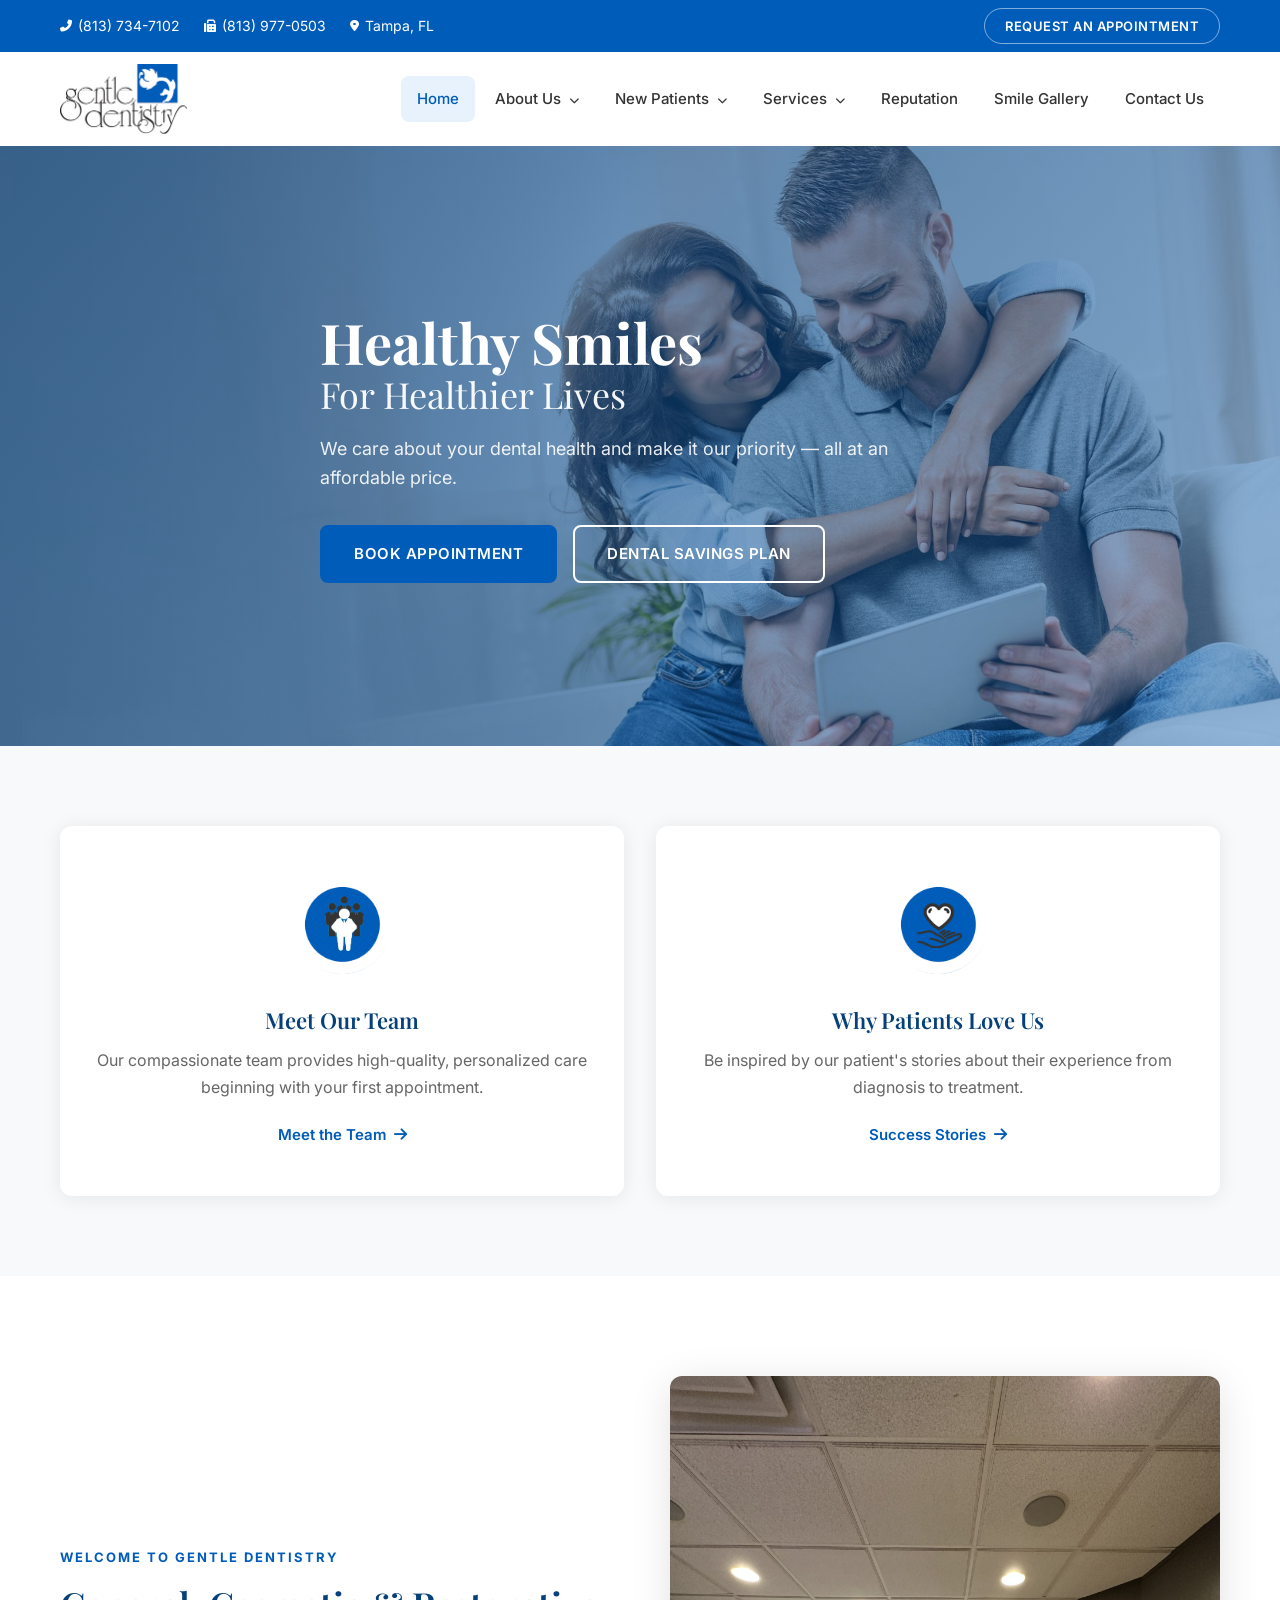
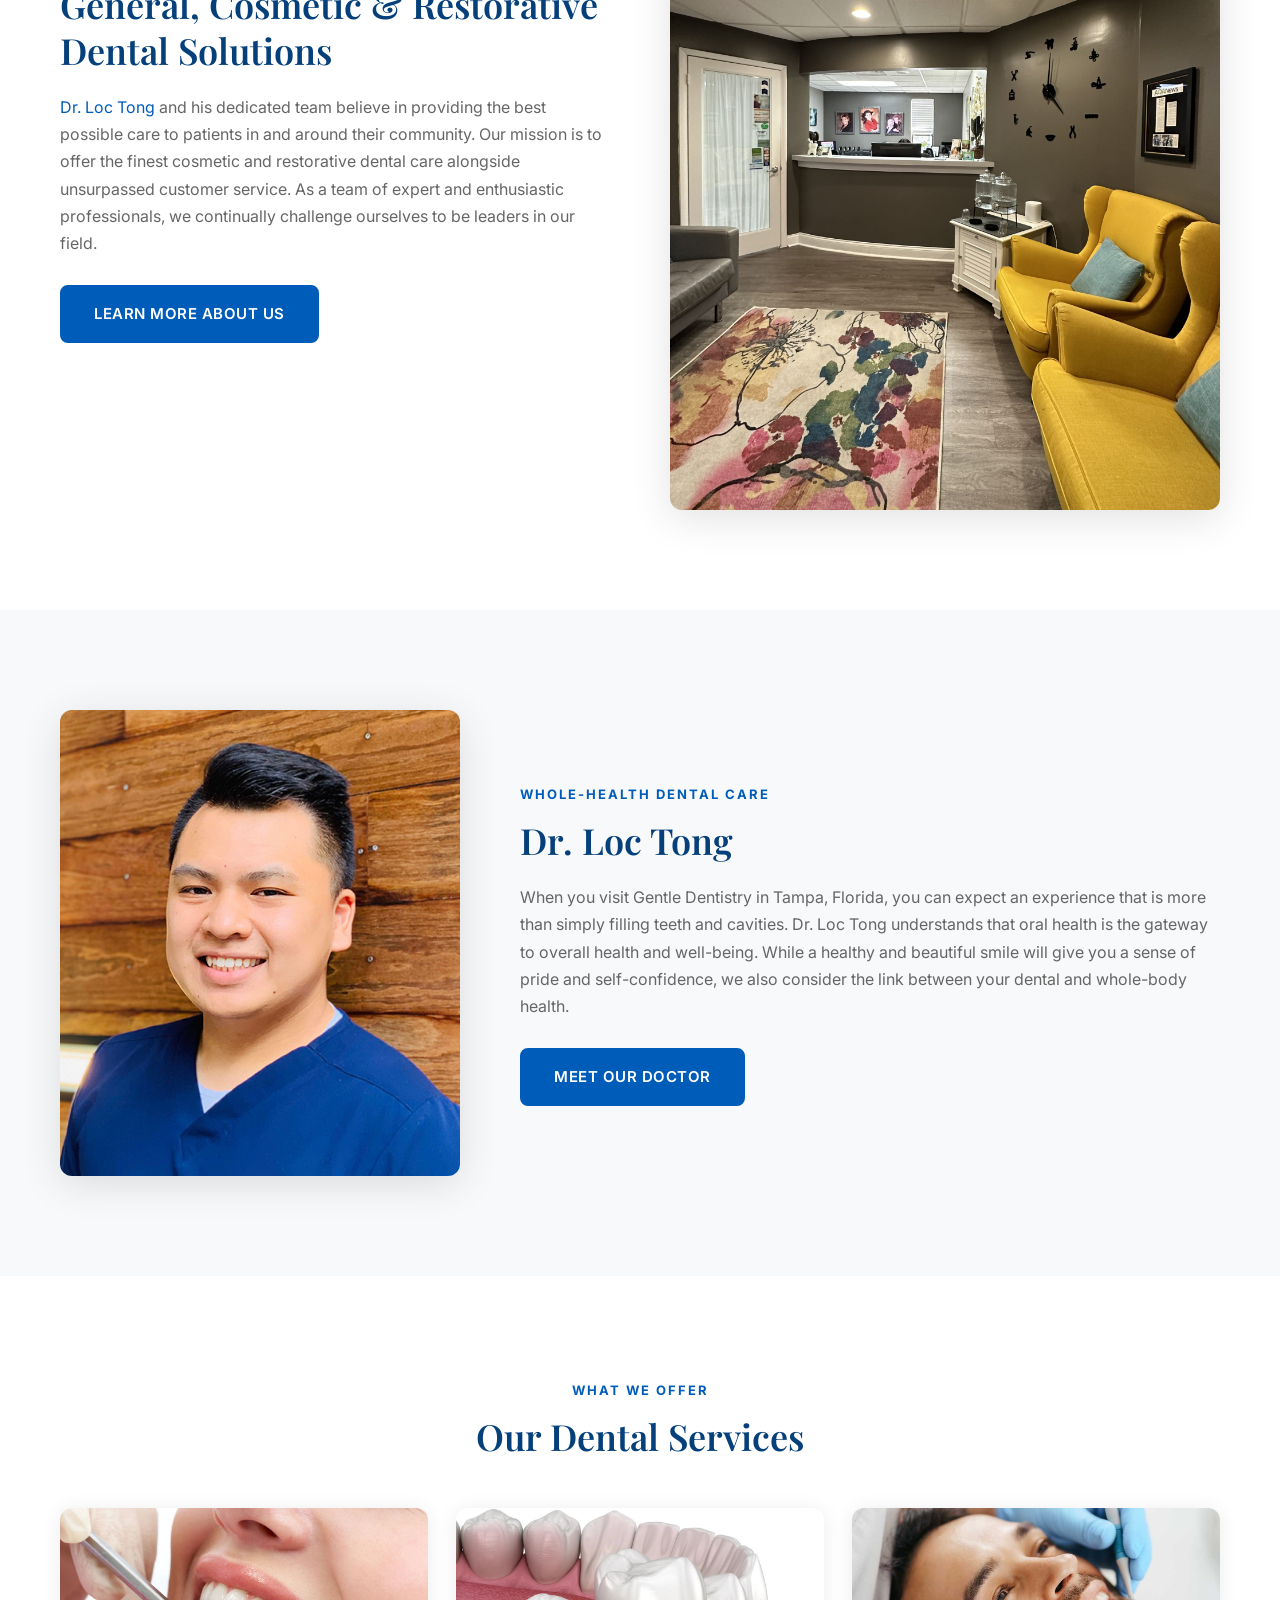
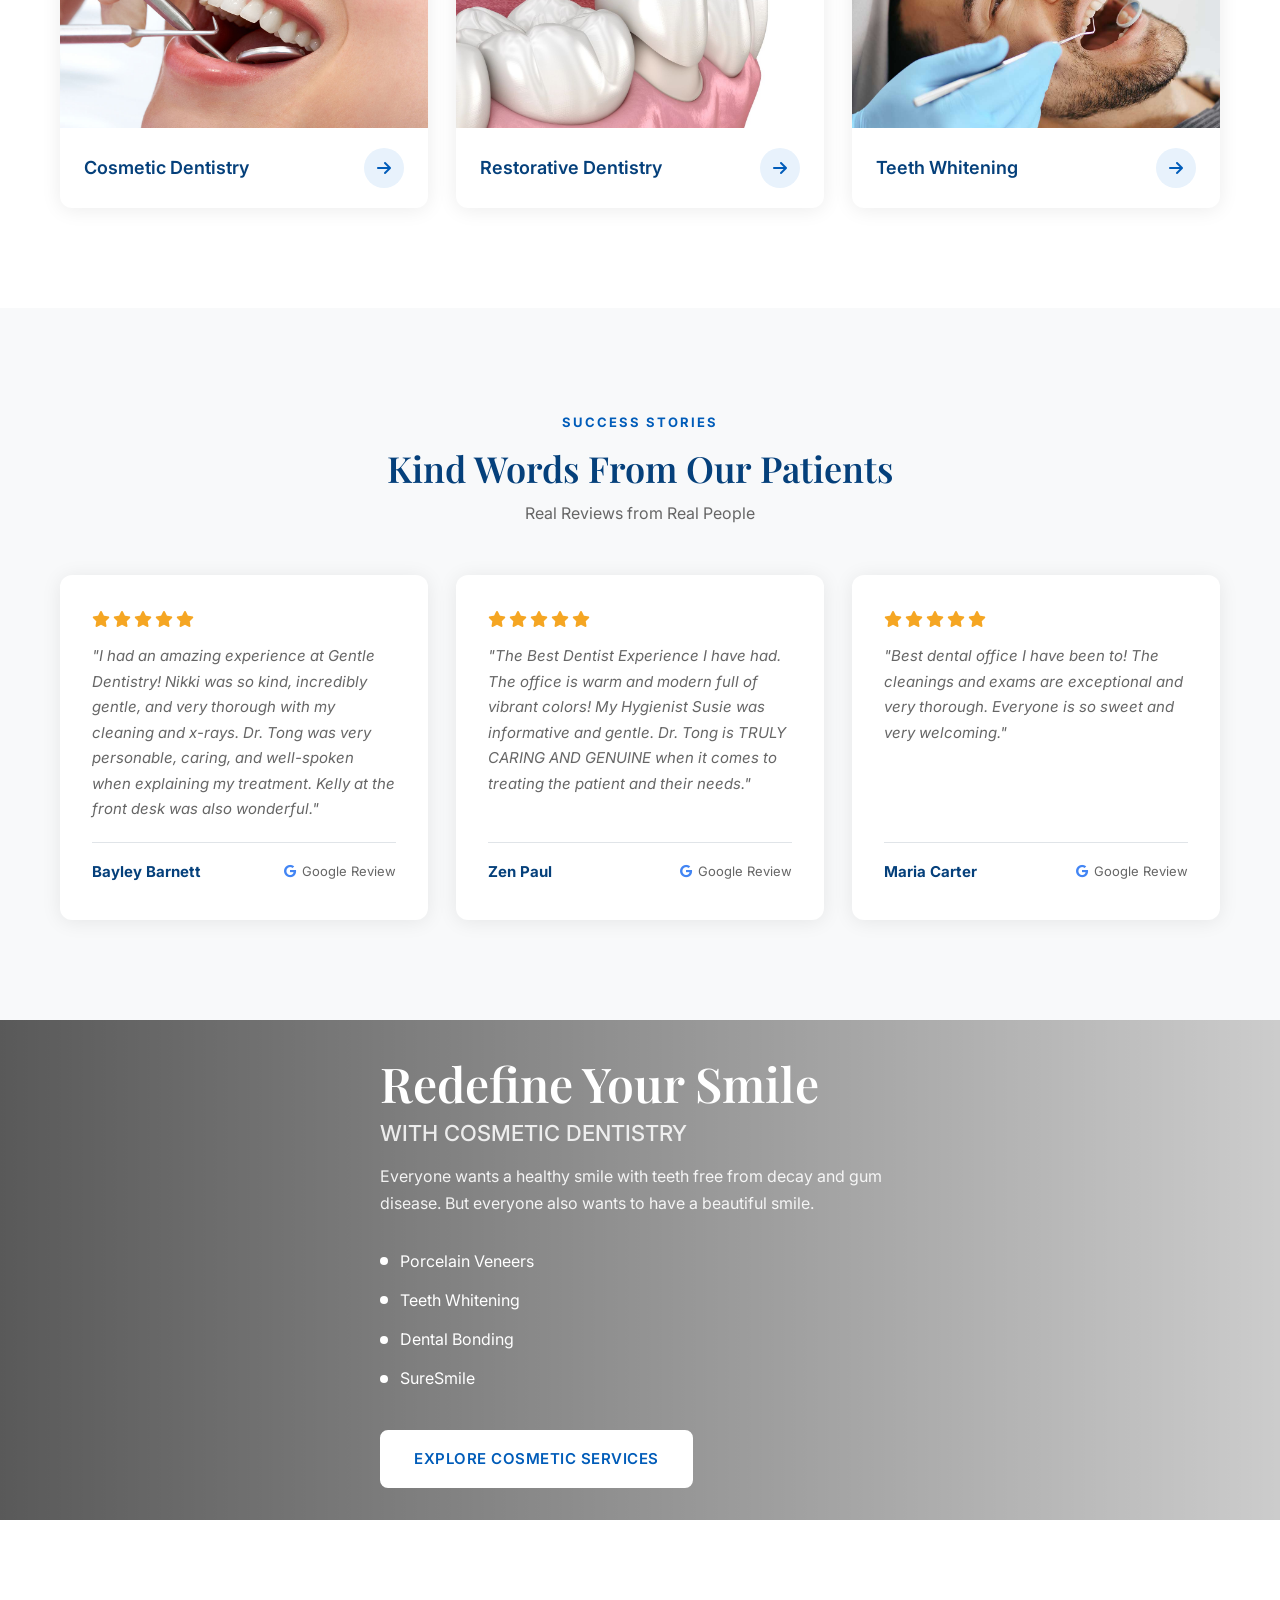
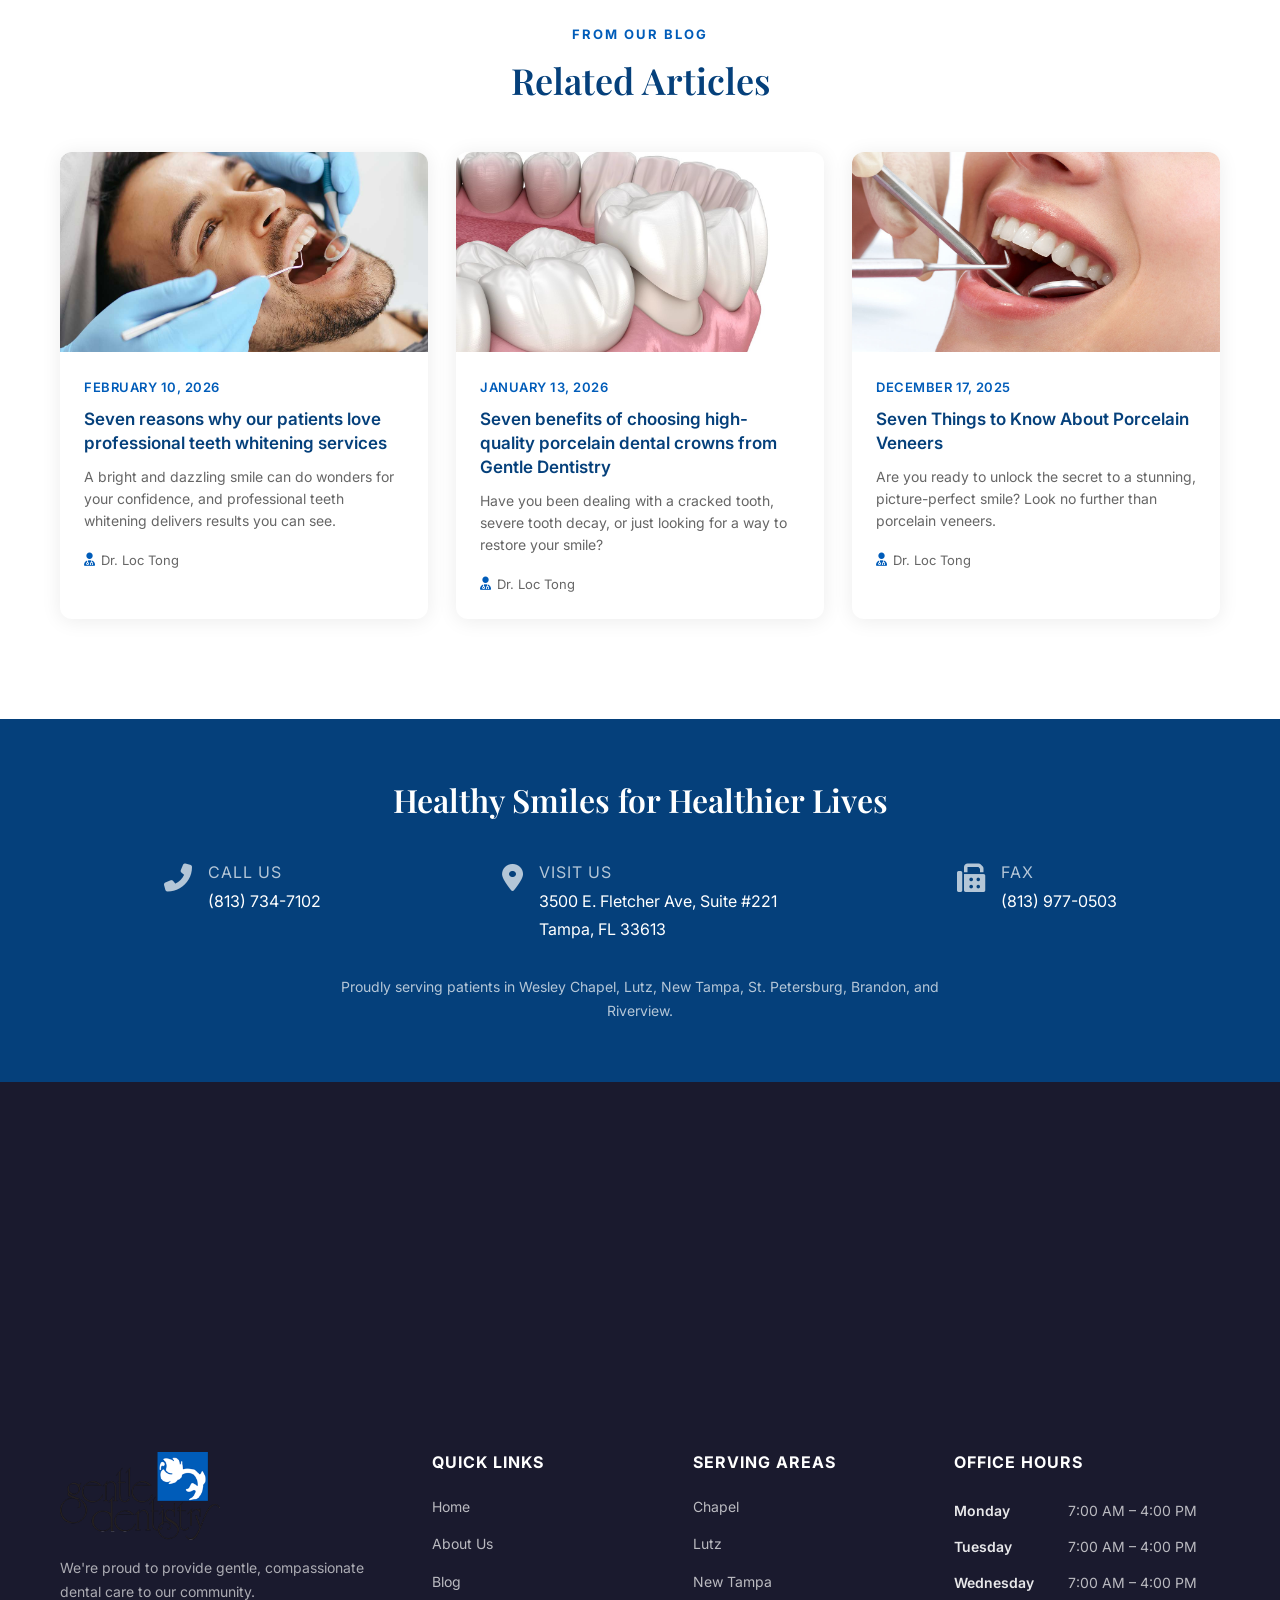
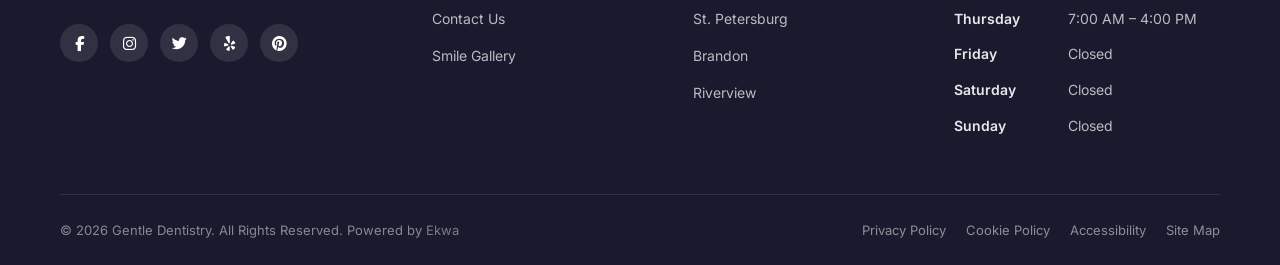
==== index.html @ 39798dd1 "first commit" ====
<!DOCTYPE html>
<html lang="en">
<head>
    <meta charset="UTF-8">
    <meta name="viewport" content="width=device-width, initial-scale=1.0">
    <title>Dentist Tampa FL - Whole-Health Dental Care | Gentle Dentistry</title>
    <meta name="description" content="Looking for a dentist in Tampa, FL? Gentle Dentistry offers top-quality services for all your oral health needs. Schedule an appointment today!">
    <link rel="preconnect" href="https://fonts.googleapis.com">
    <link rel="preconnect" href="https://fonts.gstatic.com" crossorigin>
    <link href="https://fonts.googleapis.com/css2?family=Inter:wght@400;500;600;700&family=Playfair+Display:wght@400;500;600;700&display=swap" rel="stylesheet">
    <link rel="stylesheet" href="https://cdnjs.cloudflare.com/ajax/libs/font-awesome/6.5.1/css/all.min.css">
    <link rel="stylesheet" href="css/style.css">
</head>
<body>

    <!-- Top Bar -->
    <div class="top-bar">
        <div class="container">
            <div class="top-bar-inner">
                <div class="top-bar-left">
                    <a href="tel:+18137347102" class="top-bar-link">
                        <i class="fas fa-phone-alt"></i> (813) 734-7102
                    </a>
                    <a href="tel:+18139770503" class="top-bar-link">
                        <i class="fas fa-fax"></i> (813) 977-0503
                    </a>
                    <a href="https://goo.gl/maps/FCMnUfA8d1eXCVJe7" target="_blank" rel="noopener" class="top-bar-link">
                        <i class="fas fa-map-marker-alt"></i> Tampa, FL
                    </a>
                </div>
                <div class="top-bar-right">
                    <a href="https://www.gentledentistrytampa.com/appointment" class="btn-appointment-sm">Request an Appointment</a>
                </div>
            </div>
        </div>
    </div>

    <!-- Header -->
    <header class="header" id="header">
        <div class="container">
            <div class="header-inner">
                <a href="/" class="logo">
                    <img src="assets/images/logo.png" alt="Gentle Dentistry Logo" width="180" height="99">
                </a>
                <button class="mobile-toggle" id="mobileToggle" aria-label="Toggle navigation">
                    <span></span>
                    <span></span>
                    <span></span>
                </button>
                <nav class="main-nav" id="mainNav">
                    <ul class="nav-list">
                        <li><a href="/" class="active">Home</a></li>
                        <li class="has-dropdown">
                            <a href="https://www.gentledentistrytampa.com/about-us/">About Us <i class="fas fa-chevron-down"></i></a>
                            <ul class="dropdown">
                                <li><a href="https://www.gentledentistrytampa.com/meet-your-doctor/">Meet Your Doctor</a></li>
                                <li><a href="https://www.gentledentistrytampa.com/meet-our-team/">Meet Our Team</a></li>
                                <li><a href="https://www.gentledentistrytampa.com/in-honor-of-dr-angela-rasmussen/">In Honor of Dr. Angela Rasmussen</a></li>
                                <li><a href="https://www.gentledentistrytampa.com/blog/">Blog</a></li>
                            </ul>
                        </li>
                        <li class="has-dropdown">
                            <a href="#">New Patients <i class="fas fa-chevron-down"></i></a>
                            <ul class="dropdown">
                                <li><a href="https://www.gentledentistrytampa.com/your-first-visit/">Your First Visit</a></li>
                                <li><a href="https://www.gentledentistrytampa.com/our-comfort-menu/">Our Comfort Menu</a></li>
                                <li><a href="https://www.gentledentistrytampa.com/new-patient-forms/">New Patient Forms</a></li>
                                <li><a href="https://www.gentledentistrytampa.com/dental-savings-plan/">Dental Savings Plan</a></li>
                                <li><a href="https://www.gentledentistrytampa.com/insurance-friendly/">Insurance Friendly</a></li>
                                <li><a href="https://www.gentledentistrytampa.com/flexible-payment-options/">Flexible Payment Options</a></li>
                                <li><a href="https://www.gentledentistrytampa.com/payment-plans/">Payment Plans</a></li>
                            </ul>
                        </li>
                        <li class="has-dropdown">
                            <a href="#">Services <i class="fas fa-chevron-down"></i></a>
                            <ul class="dropdown dropdown-mega">
                                <li class="dropdown-group">
                                    <span class="dropdown-group-title">Cosmetic Dentistry</span>
                                    <ul>
                                        <li><a href="https://www.gentledentistrytampa.com/porcelain-veneers/">Porcelain Veneers</a></li>
                                        <li><a href="https://www.gentledentistrytampa.com/teeth-whitening/">Teeth Whitening</a></li>
                                        <li><a href="https://www.gentledentistrytampa.com/dental-bonding/">Dental Bonding</a></li>
                                        <li><a href="https://www.gentledentistrytampa.com/suresmile/">SureSmile</a></li>
                                        <li><a href="https://www.gentledentistrytampa.com/porcelain-crowns/">Porcelain Crowns</a></li>
                                    </ul>
                                </li>
                                <li class="dropdown-group">
                                    <span class="dropdown-group-title">Restorative Dentistry</span>
                                    <ul>
                                        <li><a href="https://www.gentledentistrytampa.com/tooth-colored-fillings/">Tooth Colored Fillings</a></li>
                                        <li><a href="https://www.gentledentistrytampa.com/dental-implants/">Dental Implants</a></li>
                                        <li><a href="https://www.gentledentistrytampa.com/dentures/">Dentures</a></li>
                                        <li><a href="https://www.gentledentistrytampa.com/full-mouth-reconstruction/">Full Mouth Reconstruction</a></li>
                                        <li><a href="https://www.gentledentistrytampa.com/overdentures/">Overdentures</a></li>
                                        <li><a href="https://www.gentledentistrytampa.com/implant-crowns/">Implant Crowns</a></li>
                                        <li><a href="https://www.gentledentistrytampa.com/tmj/">TMJ</a></li>
                                    </ul>
                                </li>
                                <li class="dropdown-group">
                                    <span class="dropdown-group-title">Preventive Dentistry</span>
                                    <ul>
                                        <li><a href="https://www.gentledentistrytampa.com/salivary-testing/">Salivary Testing</a></li>
                                        <li><a href="https://www.gentledentistrytampa.com/oral-cancer-screenings/">Oral Cancer Screenings</a></li>
                                        <li><a href="https://www.gentledentistrytampa.com/oral-hygiene/">Oral Hygiene</a></li>
                                    </ul>
                                </li>
                                <li class="dropdown-group">
                                    <span class="dropdown-group-title">Facial Aesthetics</span>
                                    <ul>
                                        <li><a href="https://www.gentledentistrytampa.com/botox/">Botox</a></li>
                                    </ul>
                                </li>
                                <li class="dropdown-group">
                                    <span class="dropdown-group-title">General Dentistry</span>
                                    <ul>
                                        <li><a href="https://www.gentledentistrytampa.com/emergency-dentistry/">Emergency Dentistry</a></li>
                                    </ul>
                                </li>
                            </ul>
                        </li>
                        <li><a href="https://www.gentledentistrytampa.com/reputation/">Reputation</a></li>
                        <li><a href="https://www.gentledentistrytampa.com/smile-gallery/">Smile Gallery</a></li>
                        <li><a href="https://www.gentledentistrytampa.com/contact-us/">Contact Us</a></li>
                    </ul>
                </nav>
            </div>
        </div>
    </header>

    <!-- Hero Section -->
    <section class="hero" style="background-image: url('assets/images/hero-banners-1.jpg');">
        <div class="hero-overlay"></div>
        <div class="container">
            <div class="hero-content">
                <h1>Healthy Smiles<br><span>For Healthier Lives</span></h1>
                <p class="hero-subtitle">We care about your dental health and make it our priority &mdash; all at an affordable price.</p>
                <div class="hero-cta">
                    <a href="https://www.gentledentistrytampa.com/appointment" class="btn btn-primary">Book Appointment</a>
                    <a href="https://www.gentledentistrytampa.com/dental-savings-plan/" class="btn btn-outline">Dental Savings Plan</a>
                </div>
            </div>
        </div>
    </section>

    <!-- Features Section -->
    <section class="features">
        <div class="container">
            <div class="features-grid">
                <div class="feature-card">
                    <div class="feature-icon">
                        <img src="assets/images/service-icon-2.webp" alt="Our Team Icon" width="120" height="120">
                    </div>
                    <h3>Meet Our Team</h3>
                    <p>Our compassionate team provides high-quality, personalized care beginning with your first appointment.</p>
                    <a href="https://www.gentledentistrytampa.com/meet-our-team/" class="btn-link">Meet the Team <i class="fas fa-arrow-right"></i></a>
                </div>
                <div class="feature-card">
                    <div class="feature-icon">
                        <img src="assets/images/service-icon-3.webp" alt="Patients Icon" width="120" height="120">
                    </div>
                    <h3>Why Patients Love Us</h3>
                    <p>Be inspired by our patient's stories about their experience from diagnosis to treatment.</p>
                    <a href="https://www.gentledentistrytampa.com/reputation/" class="btn-link">Success Stories <i class="fas fa-arrow-right"></i></a>
                </div>
            </div>
        </div>
    </section>

    <!-- About / Welcome Section -->
    <section class="about-section">
        <div class="container">
            <div class="about-grid">
                <div class="about-content">
                    <span class="section-label">Welcome to Gentle Dentistry</span>
                    <h2>General, Cosmetic &amp; Restorative Dental Solutions</h2>
                    <p><a href="https://www.gentledentistrytampa.com/meet-your-doctors/">Dr. Loc Tong</a> and his dedicated team believe in providing the best possible care to patients in and around their community. Our mission is to offer the finest cosmetic and restorative dental care alongside unsurpassed customer service. As a team of expert and enthusiastic professionals, we continually challenge ourselves to be leaders in our field.</p>
                    <a href="https://www.gentledentistrytampa.com/about-us/" class="btn btn-primary">Learn More About Us</a>
                </div>
                <div class="about-image">
                    <img src="assets/images/home-page-about-image-scaled.jpg" alt="Gentle Dentistry Tampa - About Us" loading="lazy">
                </div>
            </div>
        </div>
    </section>

    <!-- Doctor Section -->
    <section class="doctor-section">
        <div class="container">
            <div class="doctor-grid">
                <div class="doctor-image">
                    <img src="assets/images/dr-loc-tong.jpg" alt="Dr. Loc Tong" loading="lazy">
                </div>
                <div class="doctor-content">
                    <span class="section-label">Whole-Health Dental Care</span>
                    <h2>Dr. Loc Tong</h2>
                    <p>When you visit Gentle Dentistry in Tampa, Florida, you can expect an experience that is more than simply filling teeth and cavities. Dr. Loc Tong understands that oral health is the gateway to overall health and well-being. While a healthy and beautiful smile will give you a sense of pride and self-confidence, we also consider the link between your dental and whole-body health.</p>
                    <a href="https://www.gentledentistrytampa.com/meet-your-doctors/" class="btn btn-primary">Meet Our Doctor</a>
                </div>
            </div>
        </div>
    </section>

    <!-- Services Section -->
    <section class="services-section">
        <div class="container">
            <div class="section-header">
                <span class="section-label">What We Offer</span>
                <h2>Our Dental Services</h2>
            </div>
            <div class="services-grid">
                <a href="https://www.gentledentistrytampa.com/cosmetic-dentistry/" class="service-card">
                    <div class="service-img">
                        <img src="assets/images/porcelain-veneers-near-me-tampa-fl.jpg" alt="Cosmetic Dentistry" loading="lazy">
                    </div>
                    <div class="service-info">
                        <h3>Cosmetic Dentistry</h3>
                        <span class="service-arrow"><i class="fas fa-arrow-right"></i></span>
                    </div>
                </a>
                <a href="https://www.gentledentistrytampa.com/dental-implants/" class="service-card">
                    <div class="service-img">
                        <img src="assets/images/dental-crowns-tampa-florida.jpg" alt="Restorative Dentistry" loading="lazy">
                    </div>
                    <div class="service-info">
                        <h3>Restorative Dentistry</h3>
                        <span class="service-arrow"><i class="fas fa-arrow-right"></i></span>
                    </div>
                </a>
                <a href="https://www.gentledentistrytampa.com/teeth-whitening/" class="service-card">
                    <div class="service-img">
                        <img src="assets/images/teeth-whitening-near-me-tampa-fl.jpg" alt="Teeth Whitening" loading="lazy">
                    </div>
                    <div class="service-info">
                        <h3>Teeth Whitening</h3>
                        <span class="service-arrow"><i class="fas fa-arrow-right"></i></span>
                    </div>
                </a>
            </div>
        </div>
    </section>

    <!-- Success Stories Section -->
    <section class="success-stories">
        <div class="container">
            <div class="section-header">
                <span class="section-label">Success Stories</span>
                <h2>Kind Words From Our Patients</h2>
                <p class="section-subtitle">Real Reviews from Real People</p>
            </div>
            <div class="testimonials-grid">
                <div class="testimonial-card">
                    <div class="stars">
                        <i class="fas fa-star"></i><i class="fas fa-star"></i><i class="fas fa-star"></i><i class="fas fa-star"></i><i class="fas fa-star"></i>
                    </div>
                    <p class="testimonial-text">"I had an amazing experience at Gentle Dentistry! Nikki was so kind, incredibly gentle, and very thorough with my cleaning and x-rays. Dr. Tong was very personable, caring, and well-spoken when explaining my treatment. Kelly at the front desk was also wonderful."</p>
                    <div class="testimonial-author">
                        <span class="author-name">Bayley Barnett</span>
                        <span class="author-source"><i class="fab fa-google"></i> Google Review</span>
                    </div>
                </div>
                <div class="testimonial-card">
                    <div class="stars">
                        <i class="fas fa-star"></i><i class="fas fa-star"></i><i class="fas fa-star"></i><i class="fas fa-star"></i><i class="fas fa-star"></i>
                    </div>
                    <p class="testimonial-text">"The Best Dentist Experience I have had. The office is warm and modern full of vibrant colors! My Hygienist Susie was informative and gentle. Dr. Tong is TRULY CARING AND GENUINE when it comes to treating the patient and their needs."</p>
                    <div class="testimonial-author">
                        <span class="author-name">Zen Paul</span>
                        <span class="author-source"><i class="fab fa-google"></i> Google Review</span>
                    </div>
                </div>
                <div class="testimonial-card">
                    <div class="stars">
                        <i class="fas fa-star"></i><i class="fas fa-star"></i><i class="fas fa-star"></i><i class="fas fa-star"></i><i class="fas fa-star"></i>
                    </div>
                    <p class="testimonial-text">"Best dental office I have been to! The cleanings and exams are exceptional and very thorough. Everyone is so sweet and very welcoming."</p>
                    <div class="testimonial-author">
                        <span class="author-name">Maria Carter</span>
                        <span class="author-source"><i class="fab fa-google"></i> Google Review</span>
                    </div>
                </div>
            </div>
        </div>
    </section>

    <!-- CTA Section - Cosmetic Dentistry -->
    <section class="cta-section" style="background-image: url('assets/images/cosmetic_dentistry_bg.jpg');">
        <div class="cta-overlay"></div>
        <div class="container">
            <div class="cta-grid">
                <div class="cta-content">
                    <h2>Redefine Your Smile</h2>
                    <h3>With Cosmetic Dentistry</h3>
                    <p>Everyone wants a healthy smile with teeth free from decay and gum disease. But everyone also wants to have a beautiful smile.</p>
                    <ul class="cta-list">
                        <li><a href="https://www.gentledentistrytampa.com/porcelain-veneers/">Porcelain Veneers</a></li>
                        <li><a href="https://www.gentledentistrytampa.com/teeth-whitening/">Teeth Whitening</a></li>
                        <li><a href="https://www.gentledentistrytampa.com/dental-bonding/">Dental Bonding</a></li>
                        <li><a href="https://www.gentledentistrytampa.com/suresmile/">SureSmile</a></li>
                    </ul>
                    <a href="https://www.gentledentistrytampa.com/cosmetic-dentistry/" class="btn btn-white">Explore Cosmetic Services</a>
                </div>
            </div>
        </div>
    </section>

    <!-- Related Articles Section -->
    <section class="related-articles">
        <div class="container">
            <div class="section-header">
                <span class="section-label">From Our Blog</span>
                <h2>Related Articles</h2>
            </div>
            <div class="articles-grid">
                <a href="https://www.gentledentistrytampa.com/teeth-whitening-near-me-tampa-fl/" class="article-card">
                    <div class="article-img">
                        <img src="assets/images/teeth-whitening-near-me-tampa-fl.jpg" alt="Seven reasons why our patients love professional teeth whitening services" loading="lazy">
                    </div>
                    <div class="article-content">
                        <span class="article-date">February 10, 2026</span>
                        <h3>Seven reasons why our patients love professional teeth whitening services</h3>
                        <p>A bright and dazzling smile can do wonders for your confidence, and professional teeth whitening delivers results you can see.</p>
                        <span class="article-author"><i class="fas fa-user-md"></i> Dr. Loc Tong</span>
                    </div>
                </a>
                <a href="https://www.gentledentistrytampa.com/dental-crowns-tampa-florida/" class="article-card">
                    <div class="article-img">
                        <img src="assets/images/dental-crowns-tampa-florida.jpg" alt="Seven benefits of choosing high-quality porcelain dental crowns" loading="lazy">
                    </div>
                    <div class="article-content">
                        <span class="article-date">January 13, 2026</span>
                        <h3>Seven benefits of choosing high-quality porcelain dental crowns from Gentle Dentistry</h3>
                        <p>Have you been dealing with a cracked tooth, severe tooth decay, or just looking for a way to restore your smile?</p>
                        <span class="article-author"><i class="fas fa-user-md"></i> Dr. Loc Tong</span>
                    </div>
                </a>
                <a href="https://www.gentledentistrytampa.com/porcelain-veneers-near-me-tampa-fl/" class="article-card">
                    <div class="article-img">
                        <img src="assets/images/porcelain-veneers-near-me-tampa-fl.jpg" alt="Seven Things to Know About Porcelain Veneers" loading="lazy">
                    </div>
                    <div class="article-content">
                        <span class="article-date">December 17, 2025</span>
                        <h3>Seven Things to Know About Porcelain Veneers</h3>
                        <p>Are you ready to unlock the secret to a stunning, picture-perfect smile? Look no further than porcelain veneers.</p>
                        <span class="article-author"><i class="fas fa-user-md"></i> Dr. Loc Tong</span>
                    </div>
                </a>
            </div>
        </div>
    </section>

    <!-- Contact / CTA Bar -->
    <section class="contact-bar">
        <div class="container">
            <div class="contact-bar-inner">
                <h2>Healthy Smiles for Healthier Lives</h2>
                <div class="contact-bar-grid">
                    <div class="contact-item">
                        <i class="fas fa-phone-alt"></i>
                        <div>
                            <span class="contact-label">Call Us</span>
                            <a href="tel:+18137347102">(813) 734-7102</a>
                        </div>
                    </div>
                    <div class="contact-item">
                        <i class="fas fa-map-marker-alt"></i>
                        <div>
                            <span class="contact-label">Visit Us</span>
                            <a href="https://goo.gl/maps/FCMnUfA8d1eXCVJe7" target="_blank" rel="noopener">3500 E. Fletcher Ave, Suite #221<br>Tampa, FL 33613</a>
                        </div>
                    </div>
                    <div class="contact-item">
                        <i class="fas fa-fax"></i>
                        <div>
                            <span class="contact-label">Fax</span>
                            <span>(813) 977-0503</span>
                        </div>
                    </div>
                </div>
                <p class="serving-text">Proudly serving patients in Wesley Chapel, Lutz, New Tampa, St. Petersburg, Brandon, and Riverview.</p>
            </div>
        </div>
    </section>

    <!-- Footer -->
    <footer class="footer">
        <div class="footer-map">
            <iframe src="https://www.google.com/maps/embed?pb=!1m18!1m12!1m3!1d3520.4951424240758!2d-82.4197416!3d28.070435800000002!2m3!1f0!2f0!3f0!3m2!1i1024!2i768!4f13.1!3m3!1m2!1s0x88c2c797a3f2a94b%3A0xeba1d4a78e8c9ee1!2sGentle%20Dentistry!5e0!3m2!1sen!2slk!4v1773675292372!5m2!1sen!2slk" width="100%" height="300" style="border:0;" allowfullscreen="" loading="lazy" referrerpolicy="no-referrer-when-downgrade" title="Gentle Dentistry Location"></iframe>
        </div>
        <div class="container">
            <div class="footer-grid">
                <div class="footer-col footer-about">
                    <img src="assets/images/logo.png" alt="Gentle Dentistry Logo" class="footer-logo" width="160">
                    <p>We're proud to provide gentle, compassionate dental care to our community.</p>
                    <div class="social-links">
                        <a href="https://www.facebook.com/GentleDentistryTampa" target="_blank" rel="noopener" aria-label="Facebook"><i class="fab fa-facebook-f"></i></a>
                        <a href="https://www.instagram.com/gentledentistrytampa/" target="_blank" rel="noopener" aria-label="Instagram"><i class="fab fa-instagram"></i></a>
                        <a href="https://twitter.com/GentleDentistr5" target="_blank" rel="noopener" aria-label="Twitter"><i class="fab fa-twitter"></i></a>
                        <a href="https://www.yelp.com/biz/gentle-dentistry-tampa" target="_blank" rel="noopener" aria-label="Yelp"><i class="fab fa-yelp"></i></a>
                        <a href="https://www.pinterest.com/gentledentistrytampa44/_saved/" target="_blank" rel="noopener" aria-label="Pinterest"><i class="fab fa-pinterest"></i></a>
                    </div>
                </div>
                <div class="footer-col">
                    <h4>Quick Links</h4>
                    <ul>
                        <li><a href="/">Home</a></li>
                        <li><a href="https://www.gentledentistrytampa.com/about-us/">About Us</a></li>
                        <li><a href="https://www.gentledentistrytampa.com/blog/">Blog</a></li>
                        <li><a href="https://www.gentledentistrytampa.com/contact-us/">Contact Us</a></li>
                        <li><a href="https://www.gentledentistrytampa.com/smile-gallery/">Smile Gallery</a></li>
                    </ul>
                </div>
                <div class="footer-col">
                    <h4>Serving Areas</h4>
                    <ul>
                        <li><a href="https://www.gentledentistrytampa.com/full-service-dental-office-chapel/">Chapel</a></li>
                        <li><a href="https://www.gentledentistrytampa.com/common-dental-procedures-lutz/">Lutz</a></li>
                        <li><a href="https://www.gentledentistrytampa.com/general-dentistry-procedures-new-tampa/">New Tampa</a></li>
                        <li><a href="https://www.gentledentistrytampa.com/routine-dental-checkup-st-petersburg/">St. Petersburg</a></li>
                        <li><a href="https://www.gentledentistrytampa.com/your-oral-health-and-wellness-brandon/">Brandon</a></li>
                        <li><a href="https://www.gentledentistrytampa.com/your-oral-health-at-home-riverview/">Riverview</a></li>
                    </ul>
                </div>
                <div class="footer-col">
                    <h4>Office Hours</h4>
                    <table class="hours-table">
                        <tr><td>Monday</td><td>7:00 AM &ndash; 4:00 PM</td></tr>
                        <tr><td>Tuesday</td><td>7:00 AM &ndash; 4:00 PM</td></tr>
                        <tr><td>Wednesday</td><td>7:00 AM &ndash; 4:00 PM</td></tr>
                        <tr><td>Thursday</td><td>7:00 AM &ndash; 4:00 PM</td></tr>
                        <tr><td>Friday</td><td>Closed</td></tr>
                        <tr><td>Saturday</td><td>Closed</td></tr>
                        <tr><td>Sunday</td><td>Closed</td></tr>
                    </table>
                </div>
            </div>
            <div class="footer-bottom">
                <p>&copy; 2026 Gentle Dentistry. All Rights Reserved. Powered by <a href="https://www.ekwa.com" target="_blank" rel="noopener">Ekwa</a></p>
                <div class="footer-legal">
                    <a href="https://www.gentledentistrytampa.com/privacy-policy/">Privacy Policy</a>
                    <a href="https://www.gentledentistrytampa.com/cookie-policy/">Cookie Policy</a>
                    <a href="https://www.gentledentistrytampa.com/accessibility-statement/">Accessibility</a>
                    <a href="https://www.gentledentistrytampa.com/site-map/">Site Map</a>
                </div>
            </div>
        </div>
    </footer>

    <script>
        // Mobile menu toggle
        const mobileToggle = document.getElementById('mobileToggle');
        const mainNav = document.getElementById('mainNav');
        mobileToggle.addEventListener('click', () => {
            mobileToggle.classList.toggle('active');
            mainNav.classList.toggle('open');
        });

        // Sticky header
        const header = document.getElementById('header');
        window.addEventListener('scroll', () => {
            if (window.scrollY > 50) {
                header.classList.add('sticky');
            } else {
                header.classList.remove('sticky');
            }
        });

        // Dropdown toggle for mobile
        document.querySelectorAll('.has-dropdown > a').forEach(link => {
            link.addEventListener('click', (e) => {
                if (window.innerWidth < 1024) {
                    e.preventDefault();
                    link.parentElement.classList.toggle('dropdown-open');
                }
            });
        });
    </script>

</body>
</html>
---- css/style.css ----
/* ============================================
   Gentle Dentistry Tampa - Clean Redesign
   ============================================ */

/* --- Reset & Base --- */
*,
*::before,
*::after {
    box-sizing: border-box;
    margin: 0;
    padding: 0;
}

:root {
    --blue: #005cb9;
    --blue-dark: #004a94;
    --blue-light: #e8f2fc;
    --navy: #05407b;
    --text: #333;
    --text-light: #666;
    --white: #ffffff;
    --off-white: #f8f9fa;
    --gray-light: #f0f2f5;
    --border: #e0e4e8;
    --shadow: 0 2px 20px rgba(0, 0, 0, 0.08);
    --shadow-lg: 0 8px 40px rgba(0, 0, 0, 0.12);
    --radius: 12px;
    --radius-sm: 8px;
    --transition: 0.3s ease;
}

html {
    scroll-behavior: smooth;
    -webkit-text-size-adjust: 100%;
}

body {
    font-family: 'Inter', -apple-system, BlinkMacSystemFont, 'Segoe UI', sans-serif;
    font-size: 16px;
    line-height: 1.7;
    color: var(--text);
    background-color: var(--white);
    overflow-x: hidden;
}

img {
    max-width: 100%;
    height: auto;
    display: block;
}

a {
    color: var(--blue);
    text-decoration: none;
    transition: color var(--transition);
}

a:hover {
    color: var(--blue-dark);
}

h1, h2, h3, h4, h5, h6 {
    font-family: 'Playfair Display', Georgia, serif;
    font-weight: 600;
    line-height: 1.3;
    color: var(--navy);
}

.container {
    max-width: 1200px;
    margin: 0 auto;
    padding: 0 20px;
}

/* --- Buttons --- */
.btn {
    display: inline-block;
    padding: 14px 32px;
    font-family: 'Inter', sans-serif;
    font-size: 15px;
    font-weight: 600;
    text-transform: uppercase;
    letter-spacing: 0.5px;
    border-radius: var(--radius-sm);
    transition: all var(--transition);
    cursor: pointer;
    border: 2px solid transparent;
    text-align: center;
}

.btn-primary {
    background-color: var(--blue);
    color: var(--white);
    border-color: var(--blue);
}

.btn-primary:hover {
    background-color: var(--blue-dark);
    border-color: var(--blue-dark);
    color: var(--white);
    transform: translateY(-2px);
    box-shadow: 0 4px 15px rgba(0, 92, 185, 0.3);
}

.btn-outline {
    background-color: transparent;
    color: var(--white);
    border-color: var(--white);
}

.btn-outline:hover {
    background-color: var(--white);
    color: var(--blue);
}

.btn-white {
    background-color: var(--white);
    color: var(--blue);
    border-color: var(--white);
}

.btn-white:hover {
    background-color: var(--blue);
    color: var(--white);
    border-color: var(--blue);
}

.btn-link {
    display: inline-flex;
    align-items: center;
    gap: 8px;
    font-weight: 600;
    color: var(--blue);
    font-size: 15px;
}

.btn-link:hover {
    gap: 12px;
    color: var(--blue-dark);
}

.section-label {
    display: inline-block;
    font-family: 'Inter', sans-serif;
    font-size: 13px;
    font-weight: 700;
    text-transform: uppercase;
    letter-spacing: 2px;
    color: var(--blue);
    margin-bottom: 12px;
}

/* --- Top Bar --- */
.top-bar {
    background-color: var(--blue);
    color: var(--white);
    font-size: 14px;
    padding: 8px 0;
}

.top-bar-inner {
    display: flex;
    justify-content: space-between;
    align-items: center;
}

.top-bar-left {
    display: flex;
    gap: 24px;
    align-items: center;
}

.top-bar-link {
    color: var(--white);
    font-size: 14px;
    display: inline-flex;
    align-items: center;
    gap: 6px;
}

.top-bar-link:hover {
    color: rgba(255, 255, 255, 0.8);
}

.top-bar-link i {
    font-size: 12px;
}

.btn-appointment-sm {
    display: inline-block;
    color: var(--white);
    border: 1px solid rgba(255, 255, 255, 0.5);
    padding: 6px 20px;
    border-radius: 50px;
    font-size: 13px;
    font-weight: 600;
    text-transform: uppercase;
    letter-spacing: 0.5px;
    transition: all var(--transition);
}

.btn-appointment-sm:hover {
    background-color: var(--white);
    color: var(--blue);
}

/* --- Header --- */
.header {
    background-color: var(--white);
    position: sticky;
    top: 0;
    z-index: 1000;
    transition: box-shadow var(--transition);
}

.header.sticky {
    box-shadow: var(--shadow);
}

.header-inner {
    display: flex;
    justify-content: space-between;
    align-items: center;
    padding: 12px 0;
}

.logo img {
    max-height: 70px;
    width: auto;
}

/* --- Navigation --- */
.nav-list {
    list-style: none;
    display: flex;
    gap: 4px;
    align-items: center;
}

.nav-list > li > a {
    display: block;
    padding: 10px 16px;
    color: var(--text);
    font-size: 15px;
    font-weight: 500;
    border-radius: var(--radius-sm);
    transition: all var(--transition);
}

.nav-list > li > a:hover,
.nav-list > li > a.active {
    color: var(--blue);
    background-color: var(--blue-light);
}

.nav-list > li > a i {
    font-size: 10px;
    margin-left: 4px;
    transition: transform var(--transition);
}

/* Dropdown */
.has-dropdown {
    position: relative;
}

.dropdown {
    list-style: none;
    position: absolute;
    top: 100%;
    left: 0;
    min-width: 240px;
    background: var(--white);
    border-radius: var(--radius);
    box-shadow: var(--shadow-lg);
    padding: 12px 0;
    opacity: 0;
    visibility: hidden;
    transform: translateY(10px);
    transition: all var(--transition);
    z-index: 100;
    border: 1px solid var(--border);
}

.has-dropdown:hover > .dropdown {
    opacity: 1;
    visibility: visible;
    transform: translateY(0);
}

.dropdown li a {
    display: block;
    padding: 8px 20px;
    color: var(--text);
    font-size: 14px;
    transition: all var(--transition);
}

.dropdown li a:hover {
    color: var(--blue);
    background-color: var(--blue-light);
}

/* Mega dropdown for Services */
.dropdown-mega {
    min-width: 680px;
    display: grid;
    grid-template-columns: repeat(3, 1fr);
    gap: 0;
    padding: 20px;
    left: 50%;
    transform: translateX(-50%) translateY(10px);
}

.has-dropdown:hover > .dropdown-mega {
    transform: translateX(-50%) translateY(0);
}

.dropdown-group {
    padding: 0 12px;
}

.dropdown-group-title {
    display: block;
    font-weight: 700;
    font-size: 13px;
    text-transform: uppercase;
    letter-spacing: 1px;
    color: var(--blue);
    padding: 8px 0;
    margin-bottom: 4px;
    border-bottom: 2px solid var(--blue-light);
}

.dropdown-group ul {
    list-style: none;
}

.dropdown-group ul li a {
    padding: 6px 0;
    font-size: 14px;
}

/* Mobile toggle */
.mobile-toggle {
    display: none;
    flex-direction: column;
    gap: 5px;
    background: none;
    border: none;
    cursor: pointer;
    padding: 8px;
}

.mobile-toggle span {
    display: block;
    width: 28px;
    height: 2px;
    background-color: var(--text);
    transition: all var(--transition);
    border-radius: 2px;
}

.mobile-toggle.active span:nth-child(1) {
    transform: rotate(45deg) translate(5px, 5px);
}

.mobile-toggle.active span:nth-child(2) {
    opacity: 0;
}

.mobile-toggle.active span:nth-child(3) {
    transform: rotate(-45deg) translate(5px, -5px);
}

/* --- Hero --- */
.hero {
    position: relative;
    min-height: 600px;
    display: flex;
    align-items: center;
    background-size: cover;
    background-position: center top;
    background-repeat: no-repeat;
}

.hero-overlay {
    position: absolute;
    inset: 0;
    background: linear-gradient(135deg, rgba(5, 64, 123, 0.7) 0%, rgba(0, 92, 185, 0.4) 100%);
}

.hero .container {
    position: relative;
    z-index: 1;
}

.hero-content {
    max-width: 640px;
    color: var(--white);
    padding: 80px 0;
}

.hero-content h1 {
    font-size: 56px;
    font-weight: 700;
    color: var(--white);
    margin-bottom: 20px;
    line-height: 1.15;
}

.hero-content h1 span {
    font-size: 36px;
    font-weight: 400;
    display: block;
    opacity: 0.95;
}

.hero-subtitle {
    font-size: 18px;
    opacity: 0.9;
    margin-bottom: 32px;
    line-height: 1.6;
}

.hero-cta {
    display: flex;
    gap: 16px;
    flex-wrap: wrap;
}

/* --- Features --- */
.features {
    padding: 80px 0;
    background-color: var(--off-white);
}

.features-grid {
    display: grid;
    grid-template-columns: repeat(2, 1fr);
    gap: 32px;
}

.feature-card {
    background: var(--white);
    border-radius: var(--radius);
    padding: 48px 36px;
    text-align: center;
    box-shadow: var(--shadow);
    transition: transform var(--transition), box-shadow var(--transition);
}

.feature-card:hover {
    transform: translateY(-4px);
    box-shadow: var(--shadow-lg);
}

.feature-icon {
    display: inline-block;
    margin-bottom: 24px;
}

.feature-icon img {
    width: 100px;
    height: 100px;
    border-radius: 50%;
    margin: 0 auto;
}

.feature-card h3 {
    font-size: 22px;
    margin-bottom: 12px;
}

.feature-card p {
    color: var(--text-light);
    margin-bottom: 20px;
    line-height: 1.7;
}

/* --- About Section --- */
.about-section {
    padding: 100px 0;
}

.about-grid {
    display: grid;
    grid-template-columns: 1fr 1fr;
    gap: 60px;
    align-items: center;
}

.about-content h2 {
    font-size: 36px;
    margin-bottom: 20px;
}

.about-content p {
    color: var(--text-light);
    margin-bottom: 28px;
    font-size: 16px;
}

.about-image img {
    border-radius: var(--radius);
    box-shadow: var(--shadow-lg);
    width: 100%;
    object-fit: cover;
}

/* --- Doctor Section --- */
.doctor-section {
    padding: 100px 0;
    background-color: var(--off-white);
}

.doctor-grid {
    display: grid;
    grid-template-columns: 400px 1fr;
    gap: 60px;
    align-items: center;
}

.doctor-image img {
    border-radius: var(--radius);
    box-shadow: var(--shadow-lg);
    width: 100%;
    object-fit: cover;
}

.doctor-content h2 {
    font-size: 36px;
    margin-bottom: 20px;
}

.doctor-content p {
    color: var(--text-light);
    margin-bottom: 28px;
}

/* --- Services --- */
.services-section {
    padding: 100px 0;
}

.section-header {
    text-align: center;
    margin-bottom: 48px;
}

.section-header h2 {
    font-size: 36px;
}

.services-grid {
    display: grid;
    grid-template-columns: repeat(3, 1fr);
    gap: 28px;
}

.service-card {
    display: block;
    border-radius: var(--radius);
    overflow: hidden;
    box-shadow: var(--shadow);
    transition: transform var(--transition), box-shadow var(--transition);
    text-decoration: none;
    background: var(--white);
}

.service-card:hover {
    transform: translateY(-6px);
    box-shadow: var(--shadow-lg);
}

.service-img {
    overflow: hidden;
    height: 220px;
}

.service-img img {
    width: 100%;
    height: 100%;
    object-fit: cover;
    transition: transform var(--transition);
}

.service-card:hover .service-img img {
    transform: scale(1.05);
}

.service-info {
    padding: 20px 24px;
    display: flex;
    justify-content: space-between;
    align-items: center;
}

.service-info h3 {
    font-size: 18px;
    color: var(--navy);
    font-family: 'Inter', sans-serif;
    font-weight: 600;
}

.service-arrow {
    width: 40px;
    height: 40px;
    border-radius: 50%;
    background-color: var(--blue-light);
    display: flex;
    align-items: center;
    justify-content: center;
    color: var(--blue);
    transition: all var(--transition);
    flex-shrink: 0;
}

.service-card:hover .service-arrow {
    background-color: var(--blue);
    color: var(--white);
}

/* --- Success Stories --- */
.success-stories {
    padding: 100px 0;
    background-color: var(--off-white);
}

.section-subtitle {
    color: var(--text-light);
    font-size: 16px;
    margin-top: 8px;
}

.testimonials-grid {
    display: grid;
    grid-template-columns: repeat(3, 1fr);
    gap: 28px;
}

.testimonial-card {
    background: var(--white);
    border-radius: var(--radius);
    padding: 36px 32px;
    box-shadow: var(--shadow);
    transition: transform var(--transition), box-shadow var(--transition);
    display: flex;
    flex-direction: column;
}

.testimonial-card:hover {
    transform: translateY(-4px);
    box-shadow: var(--shadow-lg);
}

.testimonial-card .stars {
    color: #f5a623;
    font-size: 16px;
    margin-bottom: 16px;
    display: flex;
    gap: 3px;
}

.testimonial-text {
    color: var(--text-light);
    font-size: 15px;
    line-height: 1.7;
    flex: 1;
    margin-bottom: 20px;
    font-style: italic;
}

.testimonial-author {
    border-top: 1px solid var(--border);
    padding-top: 16px;
    display: flex;
    justify-content: space-between;
    align-items: center;
}

.author-name {
    font-weight: 700;
    color: var(--navy);
    font-size: 15px;
}

.author-source {
    font-size: 13px;
    color: var(--text-light);
    display: flex;
    align-items: center;
    gap: 6px;
}

.author-source i {
    color: #4285f4;
}

/* --- Related Articles --- */
.related-articles {
    padding: 100px 0;
}

.articles-grid {
    display: grid;
    grid-template-columns: repeat(3, 1fr);
    gap: 28px;
}

.article-card {
    display: block;
    border-radius: var(--radius);
    overflow: hidden;
    background: var(--white);
    box-shadow: var(--shadow);
    transition: transform var(--transition), box-shadow var(--transition);
    text-decoration: none;
}

.article-card:hover {
    transform: translateY(-6px);
    box-shadow: var(--shadow-lg);
}

.article-img {
    height: 200px;
    overflow: hidden;
}

.article-img img {
    width: 100%;
    height: 100%;
    object-fit: cover;
    transition: transform var(--transition);
}

.article-card:hover .article-img img {
    transform: scale(1.05);
}

.article-content {
    padding: 24px;
}

.article-date {
    display: block;
    font-size: 13px;
    color: var(--blue);
    font-weight: 600;
    text-transform: uppercase;
    letter-spacing: 0.5px;
    margin-bottom: 10px;
}

.article-content h3 {
    font-size: 17px;
    font-family: 'Inter', sans-serif;
    font-weight: 600;
    color: var(--navy);
    margin-bottom: 10px;
    line-height: 1.4;
}

.article-content p {
    font-size: 14px;
    color: var(--text-light);
    line-height: 1.6;
    margin-bottom: 16px;
}

.article-author {
    font-size: 13px;
    color: var(--text-light);
    display: flex;
    align-items: center;
    gap: 6px;
}

.article-author i {
    color: var(--blue);
}

/* --- Footer Map --- */
.footer-map {
    width: 100%;
    line-height: 0;
}

.footer-map iframe {
    display: block;
    width: 100%;
}

/* --- CTA Section --- */
.cta-section {
    position: relative;
    min-height: 500px;
    display: flex;
    align-items: center;
    background-size: cover;
    background-position: center;
    background-attachment: fixed;
}

.cta-overlay {
    position: absolute;
    inset: 0;
    background: linear-gradient(to right, rgba(0, 0, 0, 0.65) 0%, rgba(0, 0, 0, 0.2) 100%);
}

.cta-section .container {
    position: relative;
    z-index: 1;
}

.cta-grid {
    max-width: 520px;
}

.cta-content {
    color: var(--white);
}

.cta-content h2 {
    font-size: 48px;
    color: var(--white);
    margin-bottom: 4px;
}

.cta-content h3 {
    font-size: 22px;
    color: rgba(255, 255, 255, 0.85);
    font-family: 'Inter', sans-serif;
    font-weight: 500;
    text-transform: uppercase;
    margin-bottom: 16px;
}

.cta-content p {
    font-size: 16px;
    opacity: 0.9;
    margin-bottom: 24px;
    line-height: 1.7;
}

.cta-list {
    list-style: none;
    margin-bottom: 32px;
}

.cta-list li {
    padding: 6px 0;
    padding-left: 20px;
    position: relative;
    font-size: 16px;
}

.cta-list li::before {
    content: '';
    position: absolute;
    left: 0;
    top: 50%;
    transform: translateY(-50%);
    width: 8px;
    height: 8px;
    background-color: var(--white);
    border-radius: 50%;
}

.cta-list li a {
    color: var(--white);
}

.cta-list li a:hover {
    color: rgba(255, 255, 255, 0.7);
}

/* --- Contact Bar --- */
.contact-bar {
    background-color: var(--navy);
    color: var(--white);
    padding: 60px 0;
}

.contact-bar-inner {
    text-align: center;
}

.contact-bar h2 {
    font-size: 32px;
    color: var(--white);
    margin-bottom: 40px;
}

.contact-bar-grid {
    display: grid;
    grid-template-columns: repeat(3, 1fr);
    gap: 32px;
    margin-bottom: 32px;
}

.contact-item {
    display: flex;
    align-items: flex-start;
    gap: 16px;
    text-align: left;
    justify-content: center;
}

.contact-item > i {
    font-size: 28px;
    color: rgba(255, 255, 255, 0.7);
    margin-top: 4px;
}

.contact-label {
    display: block;
    font-size: 13px;
    text-transform: uppercase;
    letter-spacing: 1px;
    opacity: 0.7;
    margin-bottom: 4px;
}

.contact-item a,
.contact-item span {
    color: var(--white);
    font-size: 16px;
    line-height: 1.5;
}

.contact-item a:hover {
    color: rgba(255, 255, 255, 0.8);
}

.serving-text {
    font-size: 14px;
    opacity: 0.7;
    max-width: 600px;
    margin: 0 auto;
}

/* --- Footer --- */
.footer {
    background-color: #1a1a2e;
    color: rgba(255, 255, 255, 0.8);
    padding: 70px 0 0;
}

.footer-grid {
    display: grid;
    grid-template-columns: 1.5fr 1fr 1fr 1.2fr;
    gap: 40px;
    padding-bottom: 50px;
    border-bottom: 1px solid rgba(255, 255, 255, 0.1);
}

.footer-logo {
    margin-bottom: 16px;
}

.footer-about p {
    font-size: 14px;
    opacity: 0.8;
    margin-bottom: 20px;
    line-height: 1.7;
}

.social-links {
    display: flex;
    gap: 12px;
}

.social-links a {
    display: flex;
    align-items: center;
    justify-content: center;
    width: 38px;
    height: 38px;
    border-radius: 50%;
    background: rgba(255, 255, 255, 0.1);
    color: var(--white);
    font-size: 15px;
    transition: all var(--transition);
}

.social-links a:hover {
    background-color: var(--blue);
    color: var(--white);
    transform: translateY(-2px);
}

.footer-col h4 {
    font-family: 'Inter', sans-serif;
    font-size: 16px;
    font-weight: 700;
    color: var(--white);
    margin-bottom: 20px;
    text-transform: uppercase;
    letter-spacing: 1px;
}

.footer-col ul {
    list-style: none;
}

.footer-col ul li {
    margin-bottom: 10px;
}

.footer-col ul li a {
    color: rgba(255, 255, 255, 0.7);
    font-size: 14px;
    transition: color var(--transition);
}

.footer-col ul li a:hover {
    color: var(--white);
}

.hours-table {
    width: 100%;
    border-collapse: collapse;
}

.hours-table td {
    padding: 6px 0;
    font-size: 14px;
    color: rgba(255, 255, 255, 0.7);
}

.hours-table td:first-child {
    font-weight: 600;
    color: rgba(255, 255, 255, 0.9);
    padding-right: 16px;
}

.footer-bottom {
    display: flex;
    justify-content: space-between;
    align-items: center;
    padding: 24px 0;
    flex-wrap: wrap;
    gap: 16px;
}

.footer-bottom p {
    font-size: 13px;
    opacity: 0.6;
}

.footer-bottom a {
    color: rgba(255, 255, 255, 0.7);
}

.footer-bottom a:hover {
    color: var(--white);
}

.footer-legal {
    display: flex;
    gap: 20px;
}

.footer-legal a {
    font-size: 13px;
    color: rgba(255, 255, 255, 0.5);
}

.footer-legal a:hover {
    color: var(--white);
}

/* ============================================
   Responsive
   ============================================ */

@media (max-width: 1024px) {
    .top-bar-left {
        gap: 16px;
    }

    .mobile-toggle {
        display: flex;
    }

    .main-nav {
        position: fixed;
        top: 0;
        right: -100%;
        width: 320px;
        height: 100vh;
        background: var(--white);
        box-shadow: var(--shadow-lg);
        z-index: 1001;
        overflow-y: auto;
        transition: right var(--transition);
        padding: 80px 24px 24px;
    }

    .main-nav.open {
        right: 0;
    }

    .nav-list {
        flex-direction: column;
        align-items: stretch;
        gap: 0;
    }

    .nav-list > li > a {
        padding: 14px 0;
        border-bottom: 1px solid var(--border);
        border-radius: 0;
    }

    /* Dropdown on mobile */
    .dropdown,
    .dropdown-mega {
        position: static;
        min-width: 100%;
        box-shadow: none;
        border: none;
        padding: 0 0 0 16px;
        opacity: 1;
        visibility: visible;
        transform: none;
        display: none;
        grid-template-columns: 1fr;
    }

    .has-dropdown.dropdown-open > .dropdown,
    .has-dropdown.dropdown-open > .dropdown-mega {
        display: block;
    }

    .dropdown-mega {
        display: none;
    }

    .has-dropdown.dropdown-open > .dropdown-mega {
        display: block;
    }

    .dropdown-group {
        padding: 8px 0;
    }

    .hero-content h1 {
        font-size: 42px;
    }

    .hero-content h1 span {
        font-size: 28px;
    }

    .about-grid {
        gap: 40px;
    }

    .doctor-grid {
        grid-template-columns: 1fr 1fr;
    }

    .footer-grid {
        grid-template-columns: 1fr 1fr;
        gap: 32px;
    }

    .testimonials-grid {
        grid-template-columns: 1fr 1fr;
    }

    .articles-grid {
        grid-template-columns: 1fr 1fr;
    }
}

@media (max-width: 768px) {
    .top-bar-inner {
        flex-direction: column;
        gap: 8px;
    }

    .top-bar-left {
        flex-wrap: wrap;
        justify-content: center;
        gap: 12px;
    }

    .hero {
        min-height: 450px;
    }

    .hero-content {
        padding: 60px 0;
    }

    .hero-content h1 {
        font-size: 36px;
    }

    .hero-content h1 span {
        font-size: 24px;
    }

    .features-grid {
        grid-template-columns: 1fr;
        gap: 24px;
    }

    .about-grid {
        grid-template-columns: 1fr;
    }

    .about-image {
        order: -1;
    }

    .about-content h2,
    .doctor-content h2 {
        font-size: 28px;
    }

    .doctor-grid {
        grid-template-columns: 1fr;
        text-align: center;
    }

    .doctor-image img {
        max-width: 300px;
        margin: 0 auto;
    }

    .services-grid {
        grid-template-columns: 1fr;
        max-width: 480px;
        margin: 0 auto;
    }

    .testimonials-grid {
        grid-template-columns: 1fr;
    }

    .articles-grid {
        grid-template-columns: 1fr;
        max-width: 480px;
        margin: 0 auto;
    }

    .cta-content h2 {
        font-size: 36px;
    }

    .contact-bar-grid {
        grid-template-columns: 1fr;
        gap: 24px;
    }

    .contact-item {
        justify-content: flex-start;
        padding: 0 20px;
    }

    .footer-grid {
        grid-template-columns: 1fr;
        text-align: center;
    }

    .social-links {
        justify-content: center;
    }

    .footer-bottom {
        flex-direction: column;
        text-align: center;
    }

    .footer-legal {
        flex-wrap: wrap;
        justify-content: center;
    }

    .section-header h2 {
        font-size: 28px;
    }

    .cta-section {
        background-attachment: scroll;
    }
}

@media (max-width: 480px) {
    .hero-content h1 {
        font-size: 28px;
    }

    .hero-content h1 span {
        font-size: 20px;
    }

    .hero-cta {
        flex-direction: column;
    }

    .btn {
        padding: 12px 24px;
        font-size: 14px;
    }

    .feature-card {
        padding: 36px 24px;
    }

    .contact-bar h2 {
        font-size: 24px;
    }
}
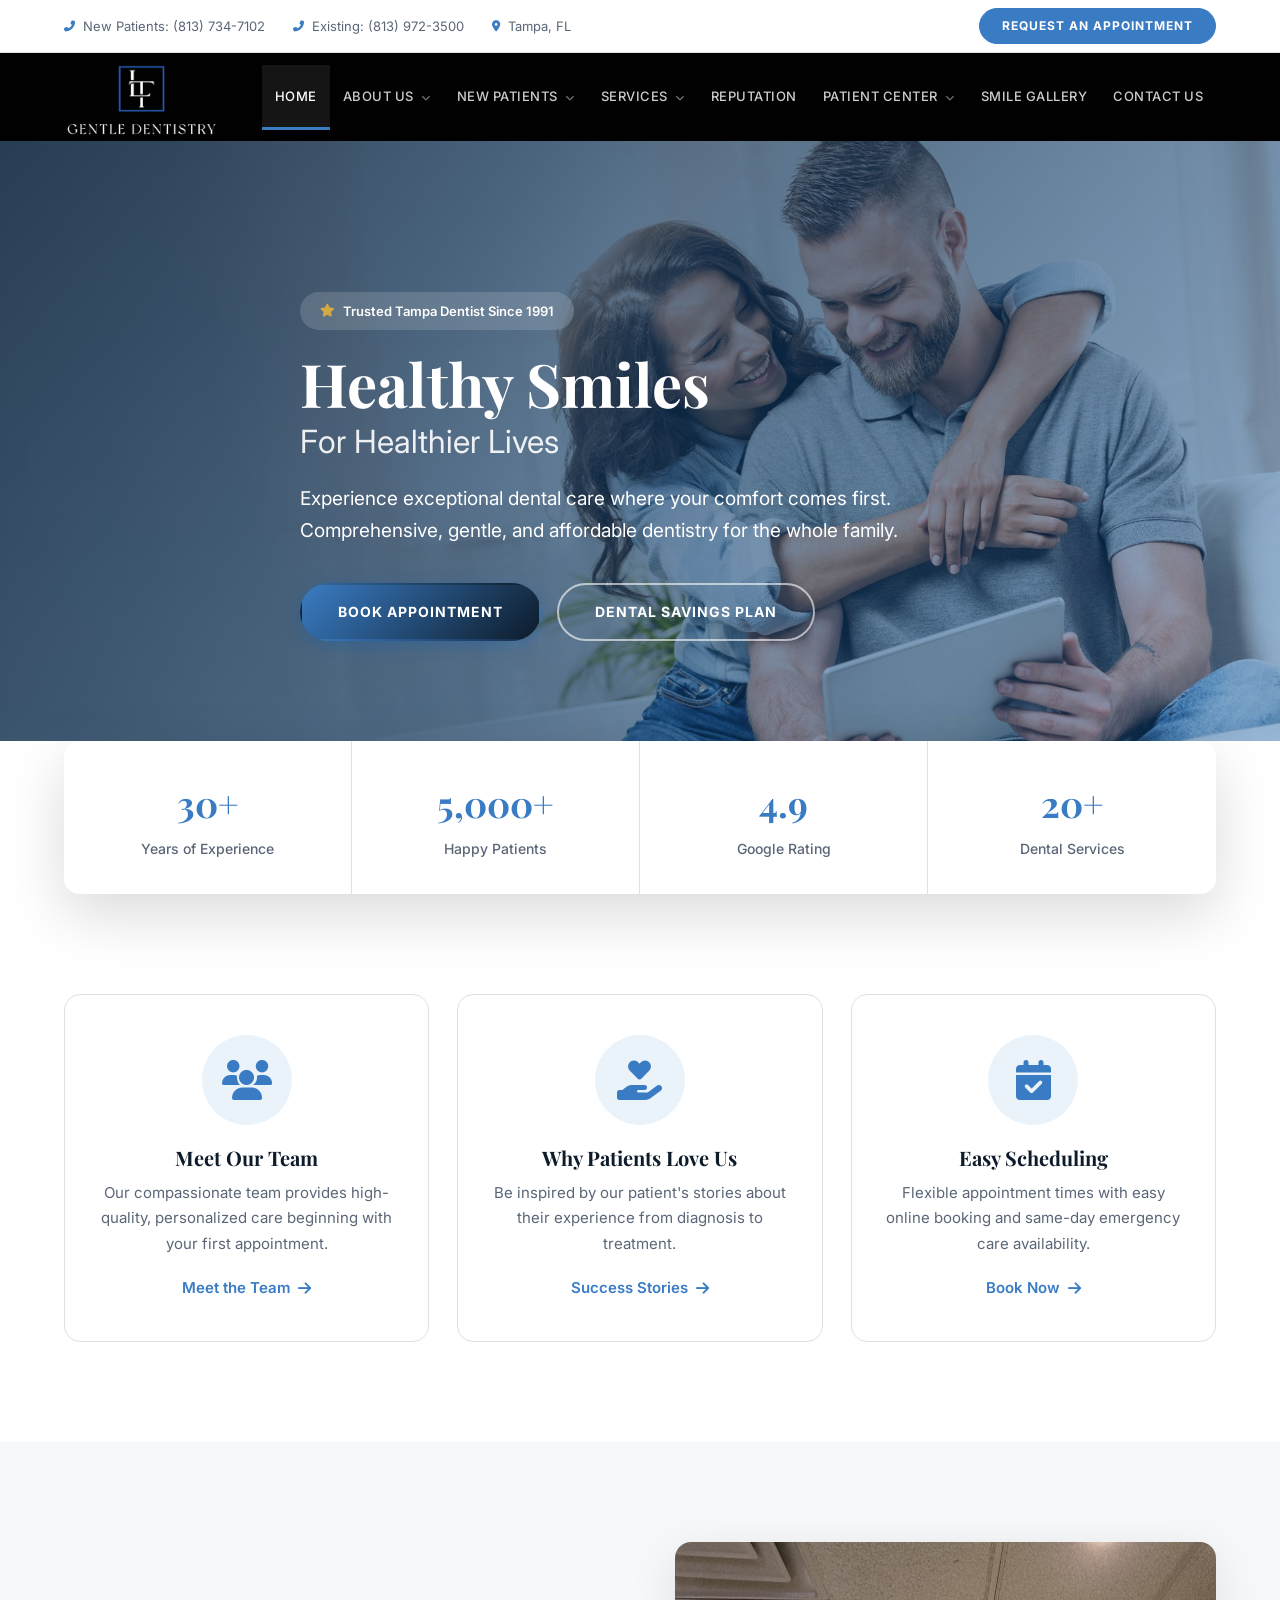
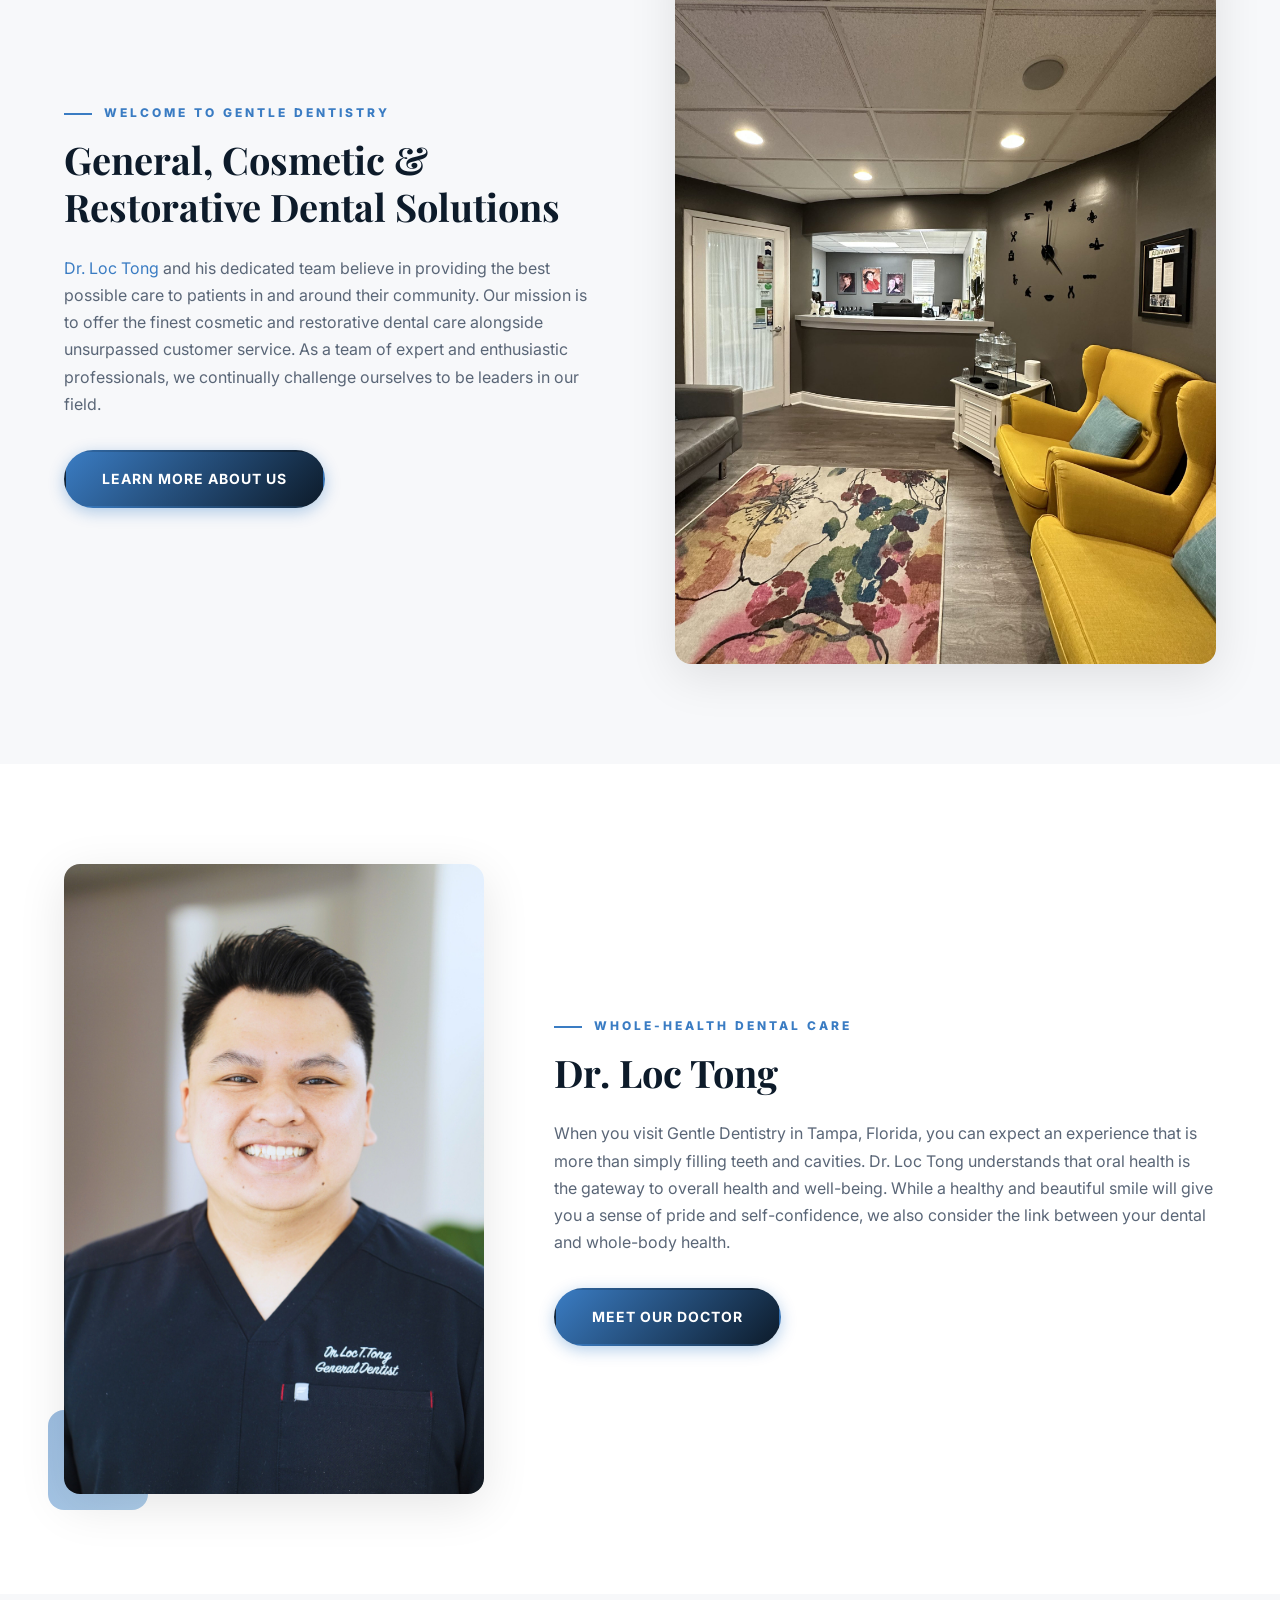
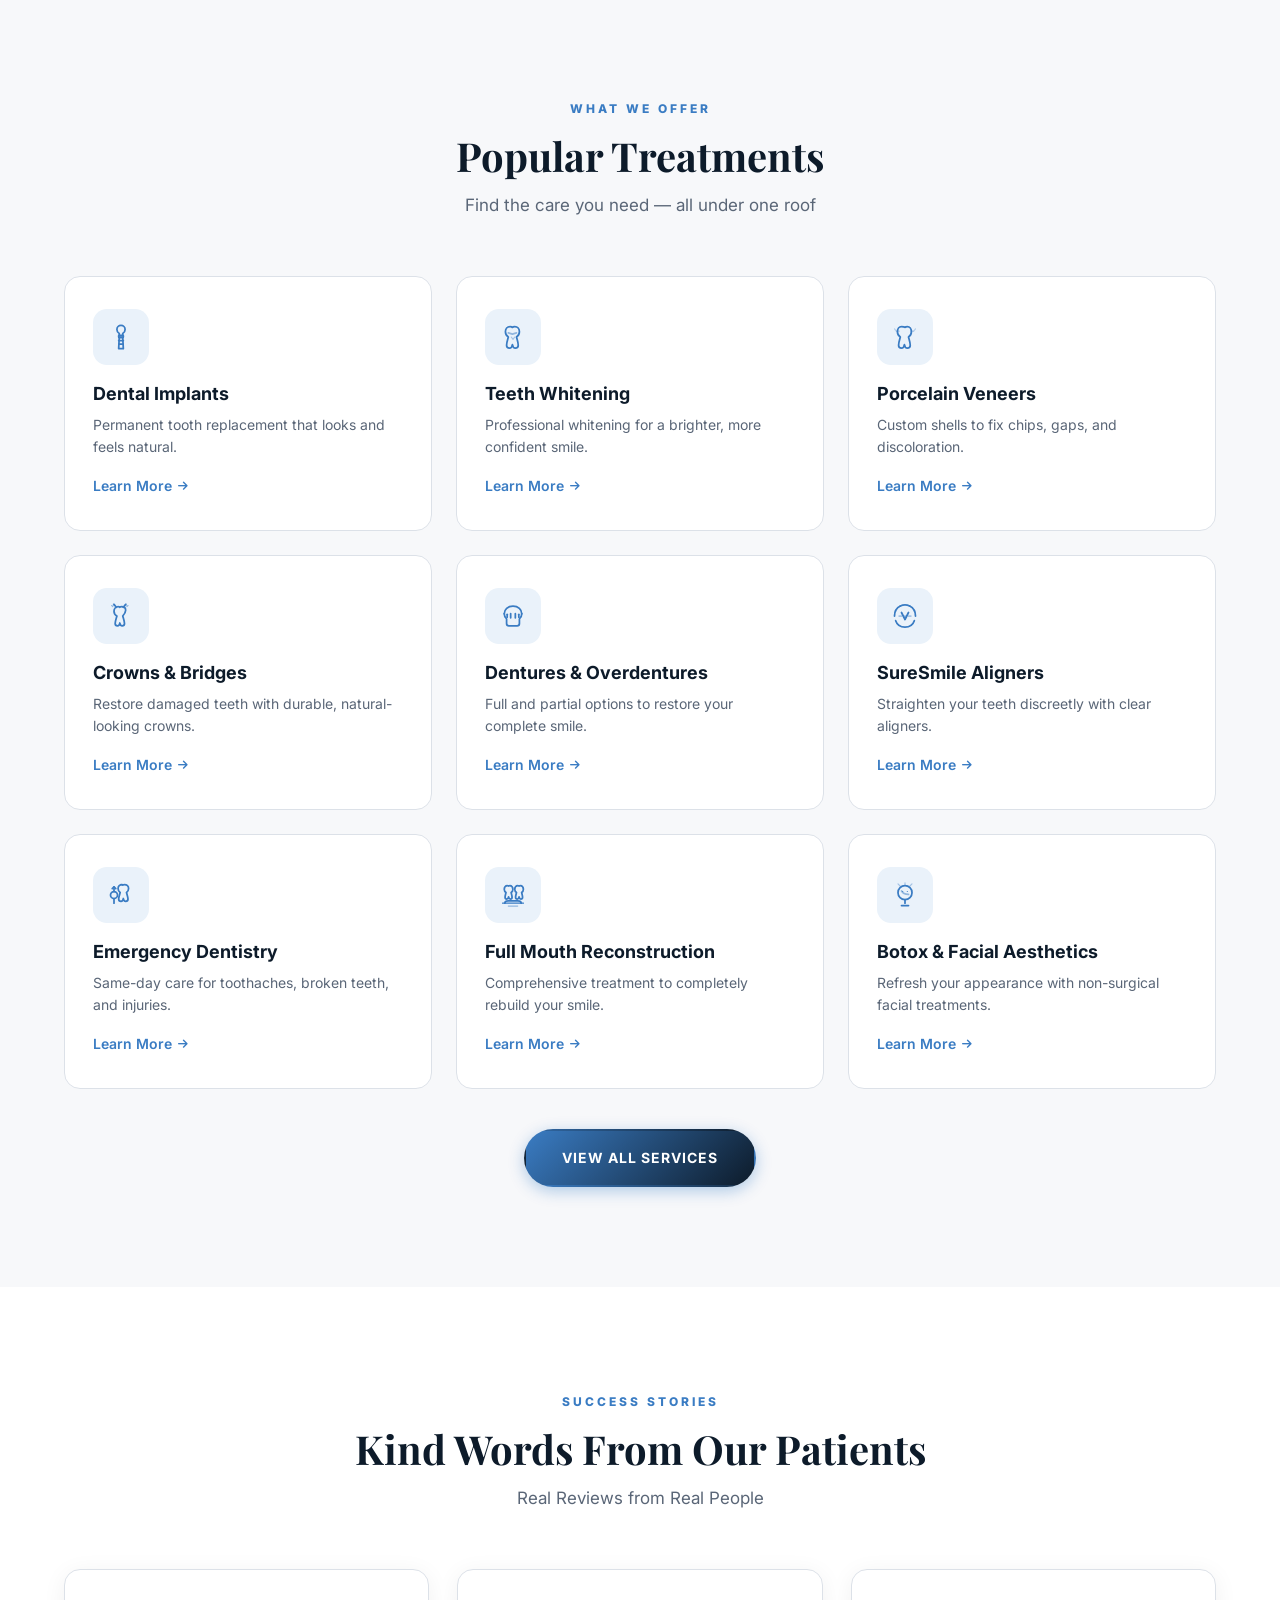
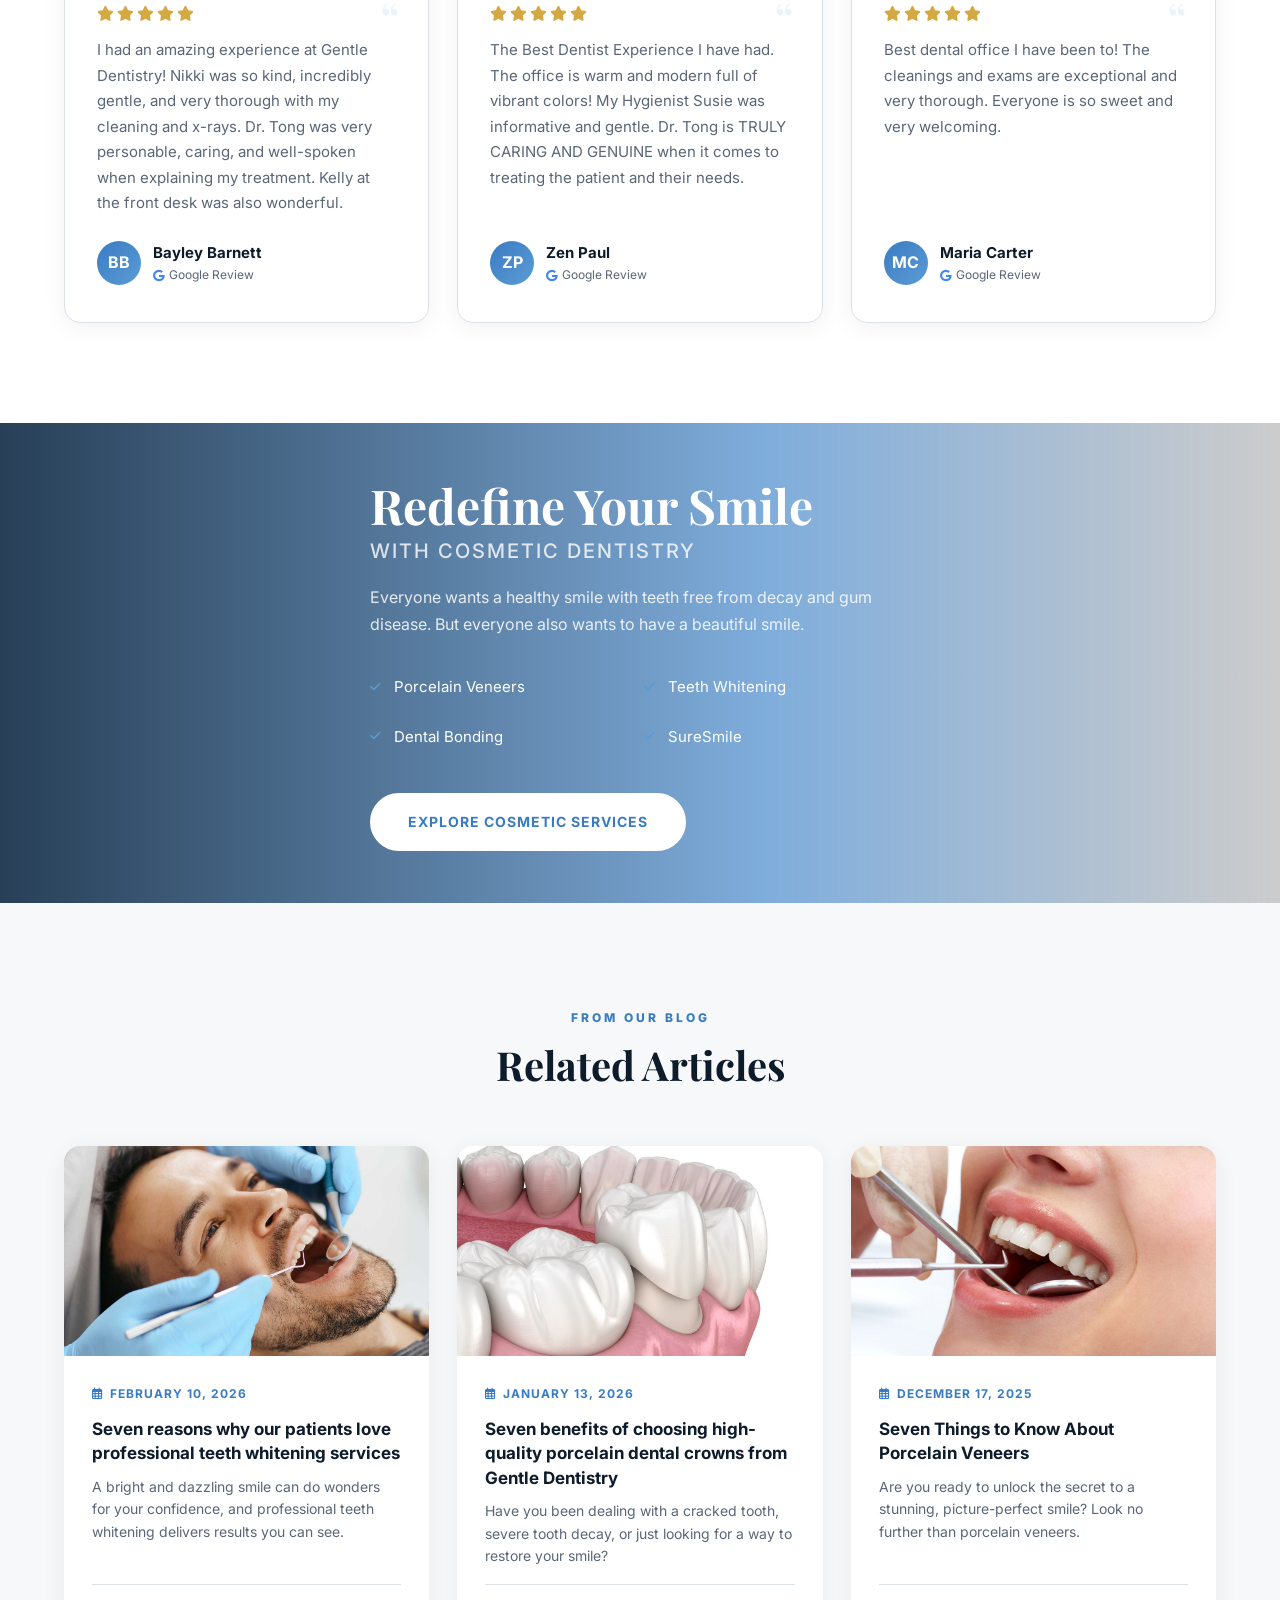
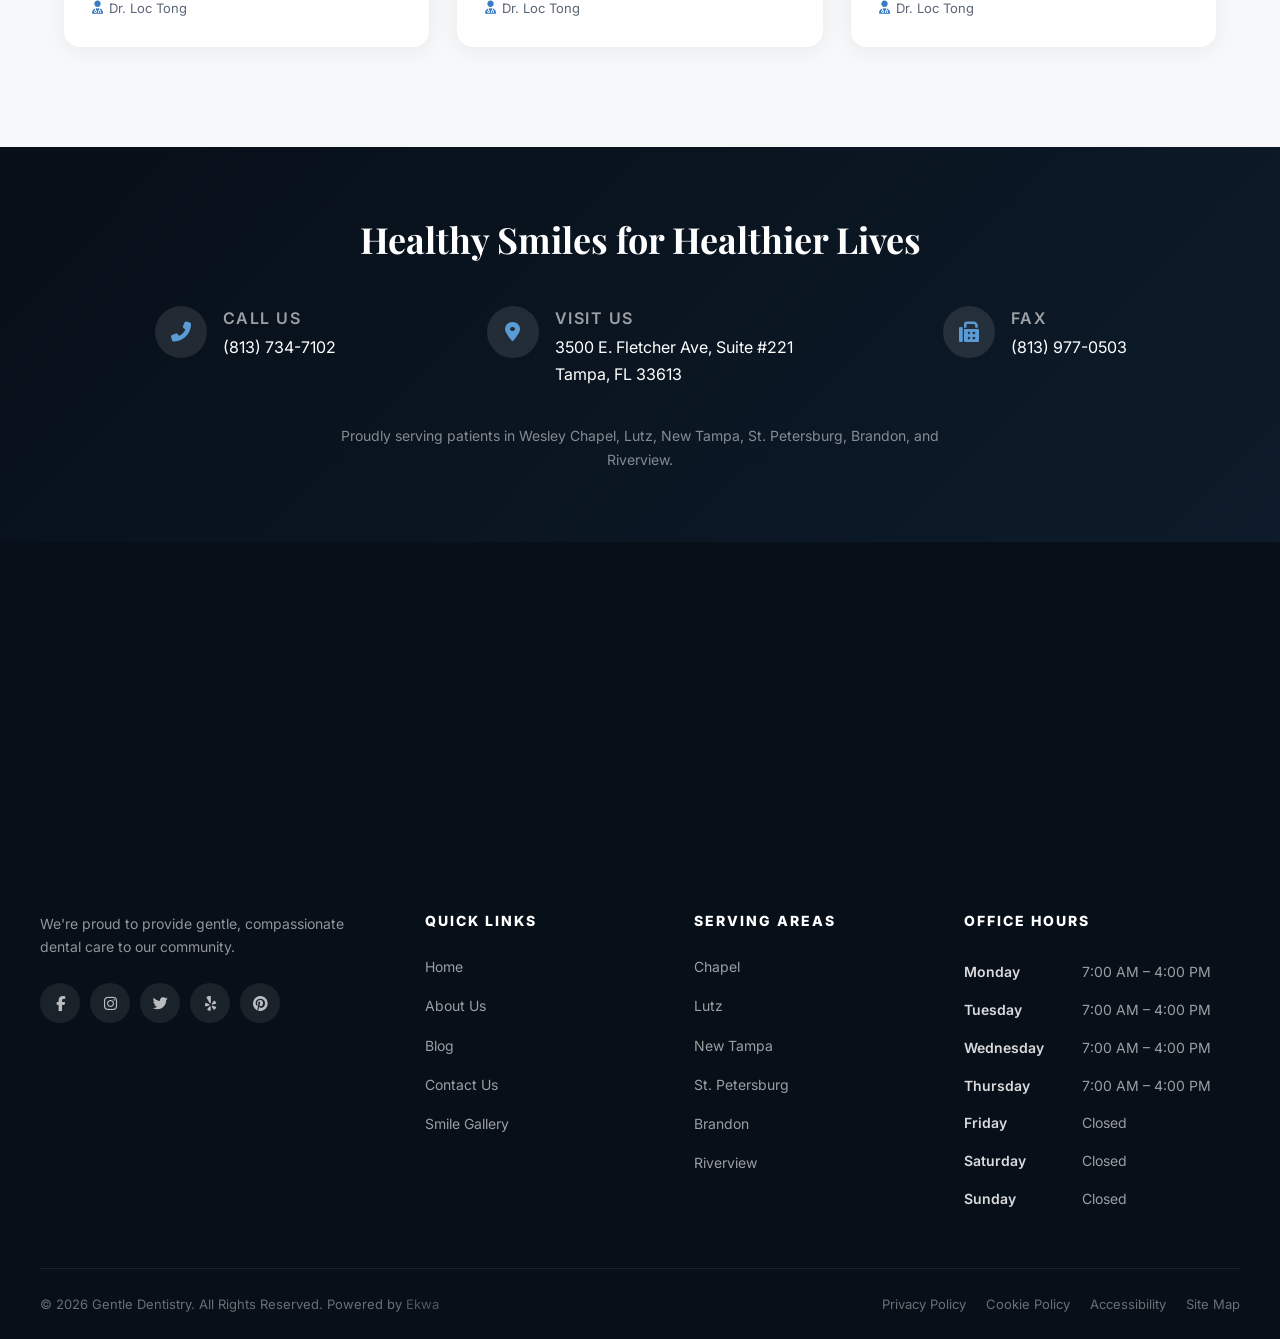
==== commit 68020119: "updated with edits logo and dr image" ====
--- a/index.html
+++ b/index.html
@@ -7,122 +7,1050 @@
     <meta name="description" content="Looking for a dentist in Tampa, FL? Gentle Dentistry offers top-quality services for all your oral health needs. Schedule an appointment today!">
     <link rel="preconnect" href="https://fonts.googleapis.com">
     <link rel="preconnect" href="https://fonts.gstatic.com" crossorigin>
-    <link href="https://fonts.googleapis.com/css2?family=Inter:wght@400;500;600;700&family=Playfair+Display:wght@400;500;600;700&display=swap" rel="stylesheet">
+    <link href="https://fonts.googleapis.com/css2?family=Inter:wght@400;500;600;700;800&family=Playfair+Display:wght@400;500;600;700&display=swap" rel="stylesheet">
     <link rel="stylesheet" href="https://cdnjs.cloudflare.com/ajax/libs/font-awesome/6.5.1/css/all.min.css">
-    <link rel="stylesheet" href="css/style.css">
+    <style>
+        /* ============================================
+           Gentle Dentistry Tampa - Premium Design v2
+           ============================================ */
+        *, *::before, *::after { box-sizing: border-box; margin: 0; padding: 0; }
+
+        :root {
+            --blue: #3a7cc3;
+            --blue-dark: #2a5f9e;
+            --blue-light: #eaf2fa;
+            --blue-lighter: #f3f8ff;
+            --navy: #0d1b2a;
+            --navy-deep: #070f18;
+            --accent: #5b9bd5;
+            --text: #2c2c2c;
+            --text-light: #5a6677;
+            --white: #ffffff;
+            --off-white: #f7f8fa;
+            --gray-light: #eef0f3;
+            --border: #dce1e8;
+            --gold: #d4a843;
+            --shadow: 0 4px 24px rgba(0, 0, 0, 0.06);
+            --shadow-lg: 0 12px 48px rgba(0, 0, 0, 0.1);
+            --shadow-xl: 0 20px 60px rgba(0, 0, 0, 0.15);
+            --radius: 16px;
+            --radius-sm: 10px;
+            --transition: 0.3s cubic-bezier(0.4, 0, 0.2, 1);
+        }
+
+        html { scroll-behavior: smooth; }
+
+        body {
+            font-family: 'Inter', -apple-system, BlinkMacSystemFont, 'Segoe UI', sans-serif;
+            font-size: 16px;
+            line-height: 1.7;
+            color: var(--text);
+            background: var(--white);
+            overflow-x: hidden;
+        }
+
+        img { max-width: 100%; height: auto; display: block; }
+
+        a { color: var(--blue); text-decoration: none; transition: color var(--transition); }
+        a:hover { color: var(--blue-dark); }
+
+        h1, h2, h3, h4, h5, h6 {
+            font-family: 'Playfair Display', Georgia, serif;
+            font-weight: 700;
+            line-height: 1.25;
+            color: var(--navy);
+        }
+
+        .container { max-width: 1200px; margin: 0 auto; padding: 0 24px; }
+
+        /* Animations */
+        @keyframes fadeInUp {
+            from { opacity: 0; transform: translateY(30px); }
+            to { opacity: 1; transform: translateY(0); }
+        }
+        @keyframes fadeIn {
+            from { opacity: 0; }
+            to { opacity: 1; }
+        }
+        .animate { opacity: 0; }
+        .animate.visible { animation: fadeInUp 0.6s ease forwards; }
+
+        /* Buttons */
+        .btn {
+            display: inline-block;
+            padding: 15px 36px;
+            font-family: 'Inter', sans-serif;
+            font-size: 14px;
+            font-weight: 700;
+            text-transform: uppercase;
+            letter-spacing: 1px;
+            border-radius: 50px;
+            transition: all var(--transition);
+            cursor: pointer;
+            border: 2px solid transparent;
+            text-align: center;
+        }
+        .btn-primary {
+            background: linear-gradient(135deg, var(--blue) 0%, var(--navy) 100%);
+            color: var(--white);
+            border-color: transparent;
+            box-shadow: 0 4px 16px rgba(0, 92, 185, 0.3);
+        }
+        .btn-primary:hover {
+            transform: translateY(-2px);
+            box-shadow: 0 8px 24px rgba(0, 92, 185, 0.4);
+            color: var(--white);
+        }
+        .btn-outline {
+            background: transparent;
+            color: var(--white);
+            border-color: rgba(255,255,255,0.6);
+        }
+        .btn-outline:hover {
+            background: var(--white);
+            color: var(--blue);
+            border-color: var(--white);
+        }
+        .btn-white {
+            background: var(--white);
+            color: var(--blue);
+            border-color: var(--white);
+        }
+        .btn-white:hover {
+            background: var(--blue);
+            color: var(--white);
+            border-color: var(--blue);
+        }
+        .btn-link {
+            display: inline-flex;
+            align-items: center;
+            gap: 8px;
+            font-weight: 600;
+            color: var(--blue);
+            font-size: 15px;
+            transition: all var(--transition);
+        }
+        .btn-link:hover { gap: 14px; }
+
+        .section-label {
+            display: inline-block;
+            font-family: 'Inter', sans-serif;
+            font-size: 12px;
+            font-weight: 800;
+            text-transform: uppercase;
+            letter-spacing: 3px;
+            color: var(--blue);
+            margin-bottom: 12px;
+            position: relative;
+            padding-left: 40px;
+        }
+        .section-label::before {
+            content: '';
+            position: absolute;
+            left: 0;
+            top: 50%;
+            transform: translateY(-50%);
+            width: 28px;
+            height: 2px;
+            background: var(--blue);
+        }
+        .section-header { text-align: center; margin-bottom: 56px; }
+        .section-header .section-label { padding-left: 0; }
+        .section-header .section-label::before { display: none; }
+        .section-header h2 { font-size: 40px; }
+        .section-subtitle { color: var(--text-light); font-size: 17px; margin-top: 10px; }
+
+        /* --- Top Bar --- */
+        .top-bar {
+            background: var(--white);
+            color: var(--text);
+            font-size: 13px;
+            padding: 8px 0;
+            border-bottom: 1px solid var(--border);
+        }
+        .top-bar-inner { display: flex; justify-content: space-between; align-items: center; }
+        .top-bar-left { display: flex; gap: 28px; align-items: center; }
+        .top-bar-link {
+            color: var(--text-light);
+            font-size: 13px;
+            display: inline-flex;
+            align-items: center;
+            gap: 8px;
+            transition: color var(--transition);
+        }
+        .top-bar-link:hover { color: var(--blue); }
+        .top-bar-link i { font-size: 11px; color: var(--blue); }
+        .btn-appointment-sm {
+            display: inline-block;
+            color: var(--white);
+            background: var(--blue);
+            border: 1px solid var(--blue);
+            padding: 7px 22px;
+            border-radius: 50px;
+            font-size: 12px;
+            font-weight: 700;
+            text-transform: uppercase;
+            letter-spacing: 1px;
+            transition: all var(--transition);
+        }
+        .btn-appointment-sm:hover { background: var(--blue-dark); border-color: var(--blue-dark); color: var(--white); }
+
+        /* --- Header --- */
+        .header {
+            position: sticky;
+            top: 0;
+            z-index: 1000;
+            transition: transform 0.35s ease, box-shadow var(--transition);
+        }
+        .header.sticky { box-shadow: 0 4px 30px rgba(0,0,0,0.25); }
+        .header-nav-bar {
+            background: #010101;
+        }
+        .header-inner {
+            display: flex;
+            justify-content: space-between;
+            align-items: center;
+            padding: 0;
+        }
+        .logo { display: flex; align-items: center; padding: 4px 0; }
+        .logo img { max-height: 80px; width: auto; }
+
+        /* Navigation */
+        .nav-list { list-style: none; display: flex; gap: 0; align-items: center; }
+        .nav-list > li > a {
+            display: block;
+            padding: 20px 13px;
+            color: rgba(255,255,255,0.8);
+            font-size: 13px;
+            font-weight: 500;
+            text-transform: uppercase;
+            letter-spacing: 0.5px;
+            border-radius: 0;
+            transition: all var(--transition);
+            border-bottom: 3px solid transparent;
+        }
+        .nav-list > li > a:hover, .nav-list > li > a.active {
+            color: var(--white);
+            background: rgba(255,255,255,0.08);
+            border-bottom-color: var(--blue);
+        }
+        .nav-list > li > a i { font-size: 9px; margin-left: 4px; transition: transform var(--transition); opacity: 0.6; }
+
+        .has-dropdown { position: relative; }
+        .dropdown {
+            list-style: none;
+            position: absolute;
+            top: 100%;
+            left: 0;
+            min-width: 280px;
+            background: var(--white);
+            border-radius: 0 0 var(--radius-sm) var(--radius-sm);
+            box-shadow: var(--shadow-lg);
+            padding: 8px 0;
+            opacity: 0;
+            visibility: hidden;
+            transform: translateY(10px);
+            transition: all var(--transition);
+            z-index: 100;
+            border: 1px solid var(--border);
+        }
+        .has-dropdown:hover > .dropdown { opacity: 1; visibility: visible; transform: translateY(0); }
+        .dropdown li a {
+            display: flex;
+            justify-content: space-between;
+            align-items: center;
+            padding: 10px 22px;
+            color: var(--text);
+            font-size: 14px;
+            transition: all var(--transition);
+            border-bottom: 1px solid var(--gray-light);
+        }
+        .dropdown li:last-child a { border-bottom: none; }
+        .dropdown li a:hover { color: var(--blue); background: var(--blue-lighter); }
+        .dropdown li a i { font-size: 9px; opacity: 0.4; }
+
+        /* Nested sub-dropdown (flyout right) */
+        .dropdown .has-dropdown > .dropdown-sub {
+            top: 0;
+            left: 100%;
+            border-radius: 0 var(--radius-sm) var(--radius-sm) 0;
+        }
+        .dropdown .has-dropdown:hover > .dropdown-sub {
+            opacity: 1;
+            visibility: visible;
+            transform: translateY(0);
+        }
+
+        .mobile-toggle {
+            display: none;
+            flex-direction: column;
+            gap: 5px;
+            background: none;
+            border: none;
+            cursor: pointer;
+            padding: 8px;
+        }
+        .mobile-toggle span {
+            display: block;
+            width: 28px;
+            height: 2px;
+            background: var(--white);
+            transition: all var(--transition);
+            border-radius: 2px;
+        }
+        .mobile-toggle.active span:nth-child(1) { transform: rotate(45deg) translate(5px, 5px); }
+        .mobile-toggle.active span:nth-child(2) { opacity: 0; }
+        .mobile-toggle.active span:nth-child(3) { transform: rotate(-45deg) translate(5px, -5px); }
+
+        /* --- Hero --- */
+        .hero {
+            position: relative;
+            min-height: 650px;
+            display: flex;
+            align-items: center;
+            background-size: cover;
+            background-position: center top;
+        }
+        .hero-overlay {
+            position: absolute;
+            inset: 0;
+            background: linear-gradient(135deg, rgba(10, 37, 64, 0.82) 0%, rgba(0, 92, 185, 0.35) 100%);
+        }
+        .hero .container { position: relative; z-index: 1; }
+        .hero-content { max-width: 680px; color: var(--white); padding: 100px 0; }
+        .hero-content h1 {
+            font-size: 60px;
+            font-weight: 700;
+            color: var(--white);
+            margin-bottom: 24px;
+            line-height: 1.1;
+            animation: fadeInUp 0.8s ease;
+        }
+        .hero-content h1 span {
+            font-size: 32px;
+            font-weight: 400;
+            display: block;
+            margin-top: 8px;
+            opacity: 0.9;
+            font-family: 'Inter', sans-serif;
+        }
+        .hero-subtitle {
+            font-size: 19px;
+            opacity: 0.85;
+            margin-bottom: 36px;
+            line-height: 1.7;
+            animation: fadeInUp 0.8s 0.2s ease both;
+        }
+        .hero-cta {
+            display: flex;
+            gap: 16px;
+            flex-wrap: wrap;
+            animation: fadeInUp 0.8s 0.4s ease both;
+        }
+        .hero-badge {
+            display: inline-flex;
+            align-items: center;
+            gap: 8px;
+            background: rgba(255,255,255,0.15);
+            backdrop-filter: blur(10px);
+            padding: 8px 20px;
+            border-radius: 50px;
+            font-size: 13px;
+            font-weight: 600;
+            color: var(--white);
+            margin-bottom: 20px;
+            animation: fadeIn 0.8s ease;
+        }
+        .hero-badge i { color: var(--gold); }
+
+        /* --- Stats Bar --- */
+        .stats-bar {
+            background: var(--white);
+            position: relative;
+            z-index: 2;
+            margin-top: -50px;
+            margin-bottom: 40px;
+        }
+        .stats-grid {
+            display: grid;
+            grid-template-columns: repeat(4, 1fr);
+            border-radius: var(--radius);
+            overflow: hidden;
+            box-shadow: var(--shadow-xl);
+        }
+        .stat-item {
+            padding: 32px 24px;
+            text-align: center;
+            border-right: 1px solid var(--border);
+            background: var(--white);
+        }
+        .stat-item:last-child { border-right: none; }
+        .stat-number {
+            font-family: 'Playfair Display', serif;
+            font-size: 36px;
+            font-weight: 700;
+            color: var(--blue);
+            display: block;
+        }
+        .stat-label {
+            font-size: 14px;
+            color: var(--text-light);
+            font-weight: 500;
+            margin-top: 4px;
+        }
+
+        /* --- Features --- */
+        .features { padding: 60px 0 100px; }
+        .features-grid { display: grid; grid-template-columns: repeat(3, 1fr); gap: 28px; }
+        .feature-card {
+            background: var(--white);
+            border-radius: var(--radius);
+            padding: 40px 32px;
+            text-align: center;
+            border: 1px solid var(--border);
+            transition: all var(--transition);
+            position: relative;
+            overflow: hidden;
+        }
+        .feature-card::after {
+            content: '';
+            position: absolute;
+            bottom: 0;
+            left: 0;
+            right: 0;
+            height: 3px;
+            background: linear-gradient(90deg, var(--blue), var(--accent));
+            transform: scaleX(0);
+            transition: transform var(--transition);
+        }
+        .feature-card:hover { transform: translateY(-6px); box-shadow: var(--shadow-lg); border-color: transparent; }
+        .feature-card:hover::after { transform: scaleX(1); }
+        .feature-icon { margin-bottom: 20px; }
+        .feature-icon img { width: 90px; height: 90px; border-radius: 50%; margin: 0 auto; }
+        .feature-icon i {
+            font-size: 40px;
+            color: var(--blue);
+            width: 90px;
+            height: 90px;
+            line-height: 90px;
+            background: var(--blue-light);
+            border-radius: 50%;
+            display: inline-block;
+        }
+        .feature-card h3 { font-size: 20px; margin-bottom: 10px; }
+        .feature-card p { color: var(--text-light); margin-bottom: 18px; font-size: 15px; }
+
+        /* --- About --- */
+        .about-section { padding: 100px 0; background: var(--off-white); }
+        .about-grid { display: grid; grid-template-columns: 1fr 1fr; gap: 70px; align-items: center; }
+        .about-content h2 { font-size: 38px; margin-bottom: 24px; }
+        .about-content p { color: var(--text-light); margin-bottom: 32px; font-size: 16px; }
+        .about-image { position: relative; }
+        .about-image img {
+            border-radius: var(--radius);
+            box-shadow: var(--shadow-lg);
+            width: 100%;
+            object-fit: cover;
+        }
+        .about-image::before {
+            content: '';
+            position: absolute;
+            top: -16px;
+            right: -16px;
+            width: 120px;
+            height: 120px;
+            border: 3px solid var(--blue);
+            border-radius: var(--radius);
+            z-index: -1;
+            opacity: 0.3;
+        }
+
+        /* --- Doctor --- */
+        .doctor-section { padding: 100px 0; }
+        .doctor-grid { display: grid; grid-template-columns: 420px 1fr; gap: 70px; align-items: center; }
+        .doctor-image { position: relative; }
+        .doctor-image img {
+            border-radius: var(--radius);
+            box-shadow: var(--shadow-lg);
+            width: 100%;
+            object-fit: cover;
+        }
+        .doctor-image::after {
+            content: '';
+            position: absolute;
+            bottom: -16px;
+            left: -16px;
+            width: 100px;
+            height: 100px;
+            background: linear-gradient(135deg, var(--blue), var(--accent));
+            border-radius: var(--radius);
+            z-index: -1;
+            opacity: 0.5;
+        }
+        .doctor-content h2 { font-size: 38px; margin-bottom: 24px; }
+        .doctor-content p { color: var(--text-light); margin-bottom: 32px; }
+
+        /* --- Services / Treatments --- */
+        .services-section { padding: 100px 0; background: var(--off-white); }
+        .treatments-grid {
+            display: grid;
+            grid-template-columns: repeat(3, 1fr);
+            gap: 24px;
+        }
+        .treatment-card {
+            display: flex;
+            flex-direction: column;
+            background: var(--white);
+            border-radius: var(--radius);
+            padding: 32px 28px;
+            text-decoration: none;
+            border: 1px solid var(--border);
+            transition: all var(--transition);
+            position: relative;
+            overflow: hidden;
+        }
+        .treatment-card::after {
+            content: '';
+            position: absolute;
+            bottom: 0;
+            left: 0;
+            right: 0;
+            height: 3px;
+            background: linear-gradient(90deg, var(--blue), var(--accent));
+            transform: scaleX(0);
+            transition: transform var(--transition);
+        }
+        .treatment-card:hover {
+            transform: translateY(-6px);
+            box-shadow: var(--shadow-lg);
+            border-color: transparent;
+        }
+        .treatment-card:hover::after { transform: scaleX(1); }
+        .treatment-icon {
+            width: 56px;
+            height: 56px;
+            border-radius: 14px;
+            background: var(--blue-light);
+            display: flex;
+            align-items: center;
+            justify-content: center;
+            margin-bottom: 18px;
+            transition: all var(--transition);
+        }
+        .treatment-icon svg {
+            color: var(--blue);
+            transition: color var(--transition);
+        }
+        .treatment-card:hover .treatment-icon {
+            background: var(--blue);
+        }
+        .treatment-card:hover .treatment-icon svg {
+            color: var(--white);
+        }
+        .treatment-card h3 {
+            font-size: 18px;
+            font-family: 'Inter', sans-serif;
+            font-weight: 700;
+            color: var(--navy);
+            margin-bottom: 8px;
+        }
+        .treatment-card p {
+            font-size: 14px;
+            color: var(--text-light);
+            line-height: 1.6;
+            margin-bottom: 16px;
+            flex: 1;
+        }
+        .treatment-link {
+            font-size: 14px;
+            font-weight: 600;
+            color: var(--blue);
+            display: inline-flex;
+            align-items: center;
+            gap: 6px;
+            transition: gap var(--transition);
+        }
+        .treatment-link i { font-size: 11px; }
+        .treatment-card:hover .treatment-link { gap: 12px; }
+
+        /* --- Success Stories --- */
+        .success-stories { padding: 100px 0; }
+        .testimonials-grid { display: grid; grid-template-columns: repeat(3, 1fr); gap: 28px; }
+        .testimonial-card {
+            background: var(--white);
+            border-radius: var(--radius);
+            padding: 36px 32px;
+            box-shadow: var(--shadow);
+            transition: all var(--transition);
+            display: flex;
+            flex-direction: column;
+            position: relative;
+            border: 1px solid var(--border);
+        }
+        .testimonial-card:hover { transform: translateY(-4px); box-shadow: var(--shadow-lg); border-color: var(--blue); }
+        .testimonial-card .quote-icon {
+            position: absolute;
+            top: 24px;
+            right: 28px;
+            font-size: 48px;
+            color: var(--blue-light);
+            font-family: 'Playfair Display', serif;
+            line-height: 1;
+        }
+        .testimonial-card .stars { color: var(--gold); font-size: 15px; margin-bottom: 16px; display: flex; gap: 3px; }
+        .testimonial-text {
+            color: var(--text-light);
+            font-size: 15px;
+            line-height: 1.7;
+            flex: 1;
+            margin-bottom: 24px;
+        }
+        .testimonial-author { display: flex; align-items: center; gap: 12px; }
+        .author-avatar {
+            width: 44px;
+            height: 44px;
+            border-radius: 50%;
+            background: linear-gradient(135deg, var(--blue), var(--accent));
+            display: flex;
+            align-items: center;
+            justify-content: center;
+            color: var(--white);
+            font-weight: 700;
+            font-size: 16px;
+            flex-shrink: 0;
+        }
+        .author-info { display: flex; flex-direction: column; }
+        .author-name { font-weight: 700; color: var(--navy); font-size: 15px; }
+        .author-source { font-size: 12px; color: var(--text-light); display: flex; align-items: center; gap: 5px; }
+        .author-source i { color: #4285f4; }
+
+        /* --- CTA Section --- */
+        .cta-section {
+            position: relative;
+            min-height: 480px;
+            display: flex;
+            align-items: center;
+            background-size: cover;
+            background-position: center;
+            background-attachment: fixed;
+        }
+        .cta-overlay {
+            position: absolute;
+            inset: 0;
+            background: linear-gradient(to right, rgba(10, 37, 64, 0.88) 0%, rgba(0, 92, 185, 0.5) 60%, rgba(0,0,0,0.2) 100%);
+        }
+        .cta-section .container { position: relative; z-index: 1; }
+        .cta-grid { max-width: 540px; }
+        .cta-content { color: var(--white); }
+        .cta-content h2 { font-size: 48px; color: var(--white); margin-bottom: 4px; }
+        .cta-content h3 {
+            font-size: 20px;
+            color: rgba(255,255,255,0.8);
+            font-family: 'Inter', sans-serif;
+            font-weight: 500;
+            text-transform: uppercase;
+            letter-spacing: 2px;
+            margin-bottom: 20px;
+        }
+        .cta-content p { font-size: 16px; opacity: 0.85; margin-bottom: 28px; line-height: 1.7; }
+        .cta-list { list-style: none; margin-bottom: 36px; display: grid; grid-template-columns: 1fr 1fr; gap: 8px; }
+        .cta-list li {
+            padding: 8px 0 8px 24px;
+            position: relative;
+            font-size: 15px;
+        }
+        .cta-list li::before {
+            content: '\f00c';
+            font-family: 'Font Awesome 6 Free';
+            font-weight: 900;
+            position: absolute;
+            left: 0;
+            top: 50%;
+            transform: translateY(-50%);
+            font-size: 12px;
+            color: var(--accent);
+        }
+        .cta-list li a { color: var(--white); }
+        .cta-list li a:hover { color: var(--accent); }
+
+        /* --- Related Articles --- */
+        .related-articles { padding: 100px 0; background: var(--off-white); }
+        .articles-grid { display: grid; grid-template-columns: repeat(3, 1fr); gap: 28px; }
+        .article-card {
+            display: flex;
+            flex-direction: column;
+            border-radius: var(--radius);
+            overflow: hidden;
+            background: var(--white);
+            box-shadow: var(--shadow);
+            transition: all var(--transition);
+            text-decoration: none;
+        }
+        .article-card:hover { transform: translateY(-6px); box-shadow: var(--shadow-lg); }
+        .article-img { height: 210px; overflow: hidden; }
+        .article-img img { width: 100%; height: 100%; object-fit: cover; transition: transform 0.5s ease; }
+        .article-card:hover .article-img img { transform: scale(1.06); }
+        .article-content { padding: 28px; flex: 1; display: flex; flex-direction: column; }
+        .article-date {
+            display: inline-flex;
+            align-items: center;
+            gap: 6px;
+            font-size: 12px;
+            color: var(--blue);
+            font-weight: 700;
+            text-transform: uppercase;
+            letter-spacing: 1px;
+            margin-bottom: 12px;
+        }
+        .article-content h3 {
+            font-size: 17px;
+            font-family: 'Inter', sans-serif;
+            font-weight: 700;
+            color: var(--navy);
+            margin-bottom: 10px;
+            line-height: 1.45;
+        }
+        .article-content p { font-size: 14px; color: var(--text-light); line-height: 1.6; margin-bottom: 16px; flex: 1; }
+        .article-author {
+            font-size: 13px;
+            color: var(--text-light);
+            display: flex;
+            align-items: center;
+            gap: 6px;
+            padding-top: 12px;
+            border-top: 1px solid var(--border);
+        }
+        .article-author i { color: var(--blue); }
+
+        /* --- Contact Bar --- */
+        .contact-bar {
+            background: linear-gradient(135deg, var(--navy-deep) 0%, var(--navy) 100%);
+            color: var(--white);
+            padding: 70px 0;
+        }
+        .contact-bar-inner { text-align: center; }
+        .contact-bar h2 { font-size: 36px; color: var(--white); margin-bottom: 44px; }
+        .contact-bar-grid { display: grid; grid-template-columns: repeat(3, 1fr); gap: 32px; margin-bottom: 36px; }
+        .contact-item {
+            display: flex;
+            align-items: flex-start;
+            gap: 16px;
+            text-align: left;
+            justify-content: center;
+        }
+        .contact-icon {
+            width: 52px;
+            height: 52px;
+            border-radius: 50%;
+            background: rgba(255,255,255,0.1);
+            display: flex;
+            align-items: center;
+            justify-content: center;
+            flex-shrink: 0;
+        }
+        .contact-icon i { font-size: 20px; color: var(--accent); }
+        .contact-label {
+            display: block;
+            font-size: 12px;
+            text-transform: uppercase;
+            letter-spacing: 1.5px;
+            opacity: 0.6;
+            margin-bottom: 4px;
+            font-weight: 600;
+        }
+        .contact-item a, .contact-item span { color: var(--white); font-size: 16px; line-height: 1.5; }
+        .contact-item a:hover { color: var(--accent); }
+        .serving-text { font-size: 14px; opacity: 0.5; max-width: 600px; margin: 0 auto; }
+
+        /* --- Footer --- */
+        .footer { background: var(--navy-deep); color: rgba(255,255,255,0.8); padding: 0 0 0; }
+        .footer-map { width: 100%; line-height: 0; }
+        .footer-map iframe { display: block; width: 100%; }
+        .footer-content { padding: 70px 0 0; }
+        .footer-grid {
+            display: grid;
+            grid-template-columns: 1.5fr 1fr 1fr 1.2fr;
+            gap: 40px;
+            padding-bottom: 50px;
+            border-bottom: 1px solid rgba(255,255,255,0.08);
+        }
+        .footer-logo { margin-bottom: 16px; }
+        .footer-about p { font-size: 14px; opacity: 0.7; margin-bottom: 24px; line-height: 1.7; }
+        .social-links { display: flex; gap: 10px; }
+        .social-links a {
+            display: flex;
+            align-items: center;
+            justify-content: center;
+            width: 40px;
+            height: 40px;
+            border-radius: 50%;
+            background: rgba(255,255,255,0.08);
+            color: rgba(255,255,255,0.7);
+            font-size: 15px;
+            transition: all var(--transition);
+        }
+        .social-links a:hover { background: var(--blue); color: var(--white); transform: translateY(-3px); }
+        .footer-col h4 {
+            font-family: 'Inter', sans-serif;
+            font-size: 14px;
+            font-weight: 800;
+            color: var(--white);
+            margin-bottom: 24px;
+            text-transform: uppercase;
+            letter-spacing: 2px;
+        }
+        .footer-col ul { list-style: none; }
+        .footer-col ul li { margin-bottom: 12px; }
+        .footer-col ul li a { color: rgba(255,255,255,0.6); font-size: 14px; transition: all var(--transition); }
+        .footer-col ul li a:hover { color: var(--white); padding-left: 4px; }
+        .hours-table { width: 100%; border-collapse: collapse; }
+        .hours-table td { padding: 7px 0; font-size: 14px; color: rgba(255,255,255,0.6); }
+        .hours-table td:first-child { font-weight: 600; color: rgba(255,255,255,0.85); padding-right: 16px; }
+        .footer-bottom {
+            display: flex;
+            justify-content: space-between;
+            align-items: center;
+            padding: 24px 0;
+            flex-wrap: wrap;
+            gap: 16px;
+        }
+        .footer-bottom p { font-size: 13px; opacity: 0.5; }
+        .footer-bottom a { color: rgba(255,255,255,0.6); }
+        .footer-bottom a:hover { color: var(--white); }
+        .footer-legal { display: flex; gap: 20px; }
+        .footer-legal a { font-size: 13px; color: rgba(255,255,255,0.4); }
+        .footer-legal a:hover { color: var(--white); }
+
+        /* ============================================
+           Responsive
+           ============================================ */
+        @media (max-width: 1024px) {
+            .mobile-toggle { display: flex; }
+            .main-nav {
+                position: fixed;
+                top: 0;
+                right: -100%;
+                width: 320px;
+                height: 100vh;
+                background: var(--white);
+                box-shadow: var(--shadow-lg);
+                z-index: 1001;
+                overflow-y: auto;
+                transition: right var(--transition);
+                padding: 80px 24px 24px;
+            }
+            .main-nav.open { right: 0; }
+            .nav-list { flex-direction: column; align-items: stretch; gap: 0; }
+            .nav-list > li > a {
+                padding: 14px 0;
+                border-bottom: 1px solid var(--border);
+                border-radius: 0;
+                color: var(--text);
+                text-transform: none;
+                font-size: 15px;
+            }
+            .nav-list > li > a:hover, .nav-list > li > a.active {
+                color: var(--blue);
+                background: transparent;
+                border-bottom-color: var(--border);
+            }
+            .dropdown, .dropdown-sub {
+                position: static !important;
+                min-width: 100% !important;
+                left: 0 !important;
+                box-shadow: none;
+                border: none;
+                border-radius: 0;
+                padding: 0 0 0 16px;
+                opacity: 1;
+                visibility: visible;
+                transform: none !important;
+                display: none;
+            }
+            .has-dropdown.dropdown-open > .dropdown,
+            .has-dropdown.dropdown-open > .dropdown-sub { display: block; }
+            .dropdown li a { border-bottom: 1px solid var(--border); }
+            .dropdown li a i { display: none; }
+            .stats-grid { grid-template-columns: repeat(2, 1fr); }
+            .stat-item:nth-child(2) { border-right: none; }
+            .features-grid { grid-template-columns: repeat(2, 1fr); }
+            .treatments-grid { grid-template-columns: repeat(2, 1fr); }
+            .hero-content h1 { font-size: 46px; }
+            .about-grid { gap: 40px; }
+            .doctor-grid { grid-template-columns: 1fr 1fr; }
+            .footer-grid { grid-template-columns: 1fr 1fr; gap: 32px; }
+            .testimonials-grid { grid-template-columns: 1fr 1fr; }
+            .articles-grid { grid-template-columns: 1fr 1fr; }
+        }
+
+        @media (max-width: 768px) {
+            .top-bar { display: none; }
+            .hero { min-height: 480px; }
+            .hero-content { padding: 60px 0; }
+            .hero-content h1 { font-size: 38px; }
+            .hero-content h1 span { font-size: 22px; }
+            .section-header h2 { font-size: 30px; }
+            .stats-grid { grid-template-columns: repeat(2, 1fr); margin-top: -30px; }
+            .features-grid { grid-template-columns: 1fr; }
+            .about-grid { grid-template-columns: 1fr; }
+            .about-image { order: -1; }
+            .about-content h2, .doctor-content h2 { font-size: 30px; }
+            .doctor-grid { grid-template-columns: 1fr; text-align: center; }
+            .doctor-image img { max-width: 340px; margin: 0 auto; }
+            .treatments-grid { grid-template-columns: 1fr; max-width: 480px; margin: 0 auto; }
+            .testimonials-grid { grid-template-columns: 1fr; }
+            .articles-grid { grid-template-columns: 1fr; max-width: 480px; margin: 0 auto; }
+            .cta-content h2 { font-size: 36px; }
+            .cta-list { grid-template-columns: 1fr; }
+            .contact-bar-grid { grid-template-columns: 1fr; gap: 24px; }
+            .contact-item { justify-content: flex-start; padding: 0 20px; }
+            .footer-grid { grid-template-columns: 1fr; text-align: center; }
+            .social-links { justify-content: center; }
+            .footer-bottom { flex-direction: column; text-align: center; }
+            .footer-legal { flex-wrap: wrap; justify-content: center; }
+            .cta-section { background-attachment: scroll; }
+            .about-image::before, .doctor-image::after { display: none; }
+        }
+
+        @media (max-width: 480px) {
+            .hero-content h1 { font-size: 30px; }
+            .hero-content h1 span { font-size: 18px; }
+            .hero-cta { flex-direction: column; }
+            .btn { padding: 13px 28px; font-size: 13px; }
+            .stats-grid { grid-template-columns: 1fr 1fr; }
+            .stat-item { padding: 20px 16px; }
+            .stat-number { font-size: 28px; }
+            .contact-bar h2 { font-size: 26px; }
+        }
+    </style>
 </head>
 <body>
 
-    <!-- Top Bar -->
-    <div class="top-bar">
-        <div class="container">
-            <div class="top-bar-inner">
-                <div class="top-bar-left">
-                    <a href="tel:+18137347102" class="top-bar-link">
-                        <i class="fas fa-phone-alt"></i> (813) 734-7102
+    <!-- Header (Top Bar + Nav combined, fully sticky) -->
+    <header class="header" id="header">
+        <div class="top-bar">
+            <div class="container">
+                <div class="top-bar-inner">
+                    <div class="top-bar-left">
+                        <a href="tel:+18137347102" class="top-bar-link">
+                            <i class="fas fa-phone-alt"></i> New Patients: (813) 734-7102
+                        </a>
+                        <a href="tel:+18139723500" class="top-bar-link">
+                            <i class="fas fa-phone-alt"></i> Existing: (813) 972-3500
+                        </a>
+                        <a href="https://goo.gl/maps/FCMnUfA8d1eXCVJe7" target="_blank" rel="noopener" class="top-bar-link">
+                            <i class="fas fa-map-marker-alt"></i> Tampa, FL
+                        </a>
+                    </div>
+                    <div class="top-bar-right">
+                        <a href="#appointment" class="btn-appointment-sm">Request an Appointment</a>
+                    </div>
+                </div>
+            </div>
+        </div>
+        <div class="header-nav-bar">
+            <div class="container">
+                <div class="header-inner">
+                    <a href="/" class="logo">
+                        <img src="assets/images/logo.jpg" alt="Gentle Dentistry Logo" width="180" height="99">
                     </a>
-                    <a href="tel:+18139770503" class="top-bar-link">
-                        <i class="fas fa-fax"></i> (813) 977-0503
-                    </a>
-                    <a href="https://goo.gl/maps/FCMnUfA8d1eXCVJe7" target="_blank" rel="noopener" class="top-bar-link">
-                        <i class="fas fa-map-marker-alt"></i> Tampa, FL
-                    </a>
-                </div>
-                <div class="top-bar-right">
-                    <a href="https://www.gentledentistrytampa.com/appointment" class="btn-appointment-sm">Request an Appointment</a>
-                </div>
-            </div>
-        </div>
-    </div>
-
-    <!-- Header -->
-    <header class="header" id="header">
-        <div class="container">
-            <div class="header-inner">
-                <a href="/" class="logo">
-                    <img src="assets/images/logo.png" alt="Gentle Dentistry Logo" width="180" height="99">
-                </a>
-                <button class="mobile-toggle" id="mobileToggle" aria-label="Toggle navigation">
-                    <span></span>
-                    <span></span>
-                    <span></span>
-                </button>
-                <nav class="main-nav" id="mainNav">
+                    <button class="mobile-toggle" id="mobileToggle" aria-label="Toggle navigation">
+                        <span></span>
+                        <span></span>
+                        <span></span>
+                    </button>
+                    <nav class="main-nav" id="mainNav">
                     <ul class="nav-list">
                         <li><a href="/" class="active">Home</a></li>
                         <li class="has-dropdown">
-                            <a href="https://www.gentledentistrytampa.com/about-us/">About Us <i class="fas fa-chevron-down"></i></a>
+                            <a href="#about-us/">About Us <i class="fas fa-chevron-down"></i></a>
                             <ul class="dropdown">
-                                <li><a href="https://www.gentledentistrytampa.com/meet-your-doctor/">Meet Your Doctor</a></li>
-                                <li><a href="https://www.gentledentistrytampa.com/meet-our-team/">Meet Our Team</a></li>
-                                <li><a href="https://www.gentledentistrytampa.com/in-honor-of-dr-angela-rasmussen/">In Honor of Dr. Angela Rasmussen</a></li>
-                                <li><a href="https://www.gentledentistrytampa.com/blog/">Blog</a></li>
+                                <li><a href="#meet-your-doctor/">Meet Your Doctor</a></li>
+                                <li><a href="#meet-our-team/">Meet Our Team</a></li>
+                                <li><a href="#in-honor-of-dr-angela-rasmussen/">In Honor of Dr. Angela Rasmussen</a></li>
+                                <li><a href="#blog/">Blog</a></li>
+                                <li><a href="#stories/">Web Stories</a></li>
                             </ul>
                         </li>
                         <li class="has-dropdown">
                             <a href="#">New Patients <i class="fas fa-chevron-down"></i></a>
                             <ul class="dropdown">
-                                <li><a href="https://www.gentledentistrytampa.com/your-first-visit/">Your First Visit</a></li>
-                                <li><a href="https://www.gentledentistrytampa.com/our-comfort-menu/">Our Comfort Menu</a></li>
-                                <li><a href="https://www.gentledentistrytampa.com/new-patient-forms/">New Patient Forms</a></li>
-                                <li><a href="https://www.gentledentistrytampa.com/dental-savings-plan/">Dental Savings Plan</a></li>
-                                <li><a href="https://www.gentledentistrytampa.com/insurance-friendly/">Insurance Friendly</a></li>
-                                <li><a href="https://www.gentledentistrytampa.com/flexible-payment-options/">Flexible Payment Options</a></li>
-                                <li><a href="https://www.gentledentistrytampa.com/payment-plans/">Payment Plans</a></li>
+                                <li><a href="#your-first-visit/">Your First Visit</a></li>
+                                <li><a href="#our-comfort-menu/">Our Comfort Menu</a></li>
+                                <li><a href="#new-patient-forms/">New Patient Forms</a></li>
+                                <li><a href="#dental-savings-plan/">Dental Savings Plan</a></li>
+                                <li><a href="#insurance-friendly/">Insurance Friendly</a></li>
+                                <li><a href="#no-insurance-we-can-help/">No Insurance? We Can Help!</a></li>
+                                <li><a href="#flexible-payment-options/">Flexible Payment Options</a></li>
+                                <li><a href="#payment-plans/">Payment Plans</a></li>
                             </ul>
                         </li>
                         <li class="has-dropdown">
                             <a href="#">Services <i class="fas fa-chevron-down"></i></a>
-                            <ul class="dropdown dropdown-mega">
-                                <li class="dropdown-group">
-                                    <span class="dropdown-group-title">Cosmetic Dentistry</span>
-                                    <ul>
-                                        <li><a href="https://www.gentledentistrytampa.com/porcelain-veneers/">Porcelain Veneers</a></li>
-                                        <li><a href="https://www.gentledentistrytampa.com/teeth-whitening/">Teeth Whitening</a></li>
-                                        <li><a href="https://www.gentledentistrytampa.com/dental-bonding/">Dental Bonding</a></li>
-                                        <li><a href="https://www.gentledentistrytampa.com/suresmile/">SureSmile</a></li>
-                                        <li><a href="https://www.gentledentistrytampa.com/porcelain-crowns/">Porcelain Crowns</a></li>
+                            <ul class="dropdown">
+                                <li class="has-dropdown">
+                                    <a href="#cosmetic-dentistry/">Cosmetic Dentistry <i class="fas fa-chevron-right"></i></a>
+                                    <ul class="dropdown dropdown-sub">
+                                        <li><a href="#porcelain-veneers/">Porcelain Veneers</a></li>
+                                        <li><a href="#teeth-whitening/">Teeth Whitening</a></li>
+                                        <li><a href="#dental-bonding/">Dental Bonding</a></li>
+                                        <li><a href="#suresmile/">SureSmile</a></li>
+                                        <li><a href="#porcelain-crowns/">Porcelain Crowns</a></li>
                                     </ul>
                                 </li>
-                                <li class="dropdown-group">
-                                    <span class="dropdown-group-title">Restorative Dentistry</span>
-                                    <ul>
-                                        <li><a href="https://www.gentledentistrytampa.com/tooth-colored-fillings/">Tooth Colored Fillings</a></li>
-                                        <li><a href="https://www.gentledentistrytampa.com/dental-implants/">Dental Implants</a></li>
-                                        <li><a href="https://www.gentledentistrytampa.com/dentures/">Dentures</a></li>
-                                        <li><a href="https://www.gentledentistrytampa.com/full-mouth-reconstruction/">Full Mouth Reconstruction</a></li>
-                                        <li><a href="https://www.gentledentistrytampa.com/overdentures/">Overdentures</a></li>
-                                        <li><a href="https://www.gentledentistrytampa.com/implant-crowns/">Implant Crowns</a></li>
-                                        <li><a href="https://www.gentledentistrytampa.com/tmj/">TMJ</a></li>
+                                <li class="has-dropdown">
+                                    <a href="#">Restorative Dentistry <i class="fas fa-chevron-right"></i></a>
+                                    <ul class="dropdown dropdown-sub">
+                                        <li><a href="#tooth-colored-fillings/">Tooth Colored Fillings</a></li>
+                                        <li><a href="#dental-implants/">Dental Implants</a></li>
+                                        <li><a href="#dentures/">Dentures</a></li>
+                                        <li><a href="#full-mouth-reconstruction/">Full Mouth Reconstruction</a></li>
+                                        <li><a href="#overdentures/">Overdentures</a></li>
+                                        <li><a href="#implant-crowns/">Implant Crowns</a></li>
+                                        <li><a href="#tmj/">TMJ</a></li>
                                     </ul>
                                 </li>
-                                <li class="dropdown-group">
-                                    <span class="dropdown-group-title">Preventive Dentistry</span>
-                                    <ul>
-                                        <li><a href="https://www.gentledentistrytampa.com/salivary-testing/">Salivary Testing</a></li>
-                                        <li><a href="https://www.gentledentistrytampa.com/oral-cancer-screenings/">Oral Cancer Screenings</a></li>
-                                        <li><a href="https://www.gentledentistrytampa.com/oral-hygiene/">Oral Hygiene</a></li>
+                                <li class="has-dropdown">
+                                    <a href="#">Preventive Dentistry <i class="fas fa-chevron-right"></i></a>
+                                    <ul class="dropdown dropdown-sub">
+                                        <li><a href="#salivary-testing/">Salivary Testing</a></li>
+                                        <li><a href="#oral-cancer-screenings/">Oral Cancer Screenings</a></li>
+                                        <li><a href="#oral-hygiene/">Oral Hygiene</a></li>
                                     </ul>
                                 </li>
-                                <li class="dropdown-group">
-                                    <span class="dropdown-group-title">Facial Aesthetics</span>
-                                    <ul>
-                                        <li><a href="https://www.gentledentistrytampa.com/botox/">Botox</a></li>
+                                <li class="has-dropdown">
+                                    <a href="#">Facial Aesthetics <i class="fas fa-chevron-right"></i></a>
+                                    <ul class="dropdown dropdown-sub">
+                                        <li><a href="#botox/">Botox</a></li>
                                     </ul>
                                 </li>
-                                <li class="dropdown-group">
-                                    <span class="dropdown-group-title">General Dentistry</span>
-                                    <ul>
-                                        <li><a href="https://www.gentledentistrytampa.com/emergency-dentistry/">Emergency Dentistry</a></li>
+                                <li class="has-dropdown">
+                                    <a href="#">General Dentistry <i class="fas fa-chevron-right"></i></a>
+                                    <ul class="dropdown dropdown-sub">
+                                        <li><a href="#emergency-dentistry/">Emergency Dentistry</a></li>
                                     </ul>
                                 </li>
                             </ul>
                         </li>
-                        <li><a href="https://www.gentledentistrytampa.com/reputation/">Reputation</a></li>
-                        <li><a href="https://www.gentledentistrytampa.com/smile-gallery/">Smile Gallery</a></li>
-                        <li><a href="https://www.gentledentistrytampa.com/contact-us/">Contact Us</a></li>
+                        <li><a href="#reputation/">Reputation</a></li>
+                        <li class="has-dropdown">
+                            <a href="#">Patient Center <i class="fas fa-chevron-down"></i></a>
+                            <ul class="dropdown">
+                                <li><a href="#new-patient-forms/">New Patient Forms</a></li>
+                                <li><a href="#our-comfort-menu/">Our Comfort Menu</a></li>
+                                <li><a href="#dental-savings-plan/">Dental Savings Plan</a></li>
+                                <li><a href="#insurance-friendly/">Insurance Friendly</a></li>
+                                <li><a href="#no-insurance-we-can-help/">No Insurance? We Can Help!</a></li>
+                                <li><a href="#flexible-payment-options/">Flexible Payment Options</a></li>
+                                <li><a href="#payment-plans/">Payment Plans</a></li>
+                                <li><a href="#do-we-refer-out-and-why/">Do We Refer Out and Why?</a></li>
+                            </ul>
+                        </li>
+                        <li><a href="#smile-gallery/">Smile Gallery</a></li>
+                        <li><a href="#contact-us/">Contact Us</a></li>
                     </ul>
-                </nav>
+                    </nav>
+                </div>
             </div>
         </div>
     </header>
@@ -132,11 +1060,36 @@
         <div class="hero-overlay"></div>
         <div class="container">
             <div class="hero-content">
+                <div class="hero-badge"><i class="fas fa-star"></i> Trusted Tampa Dentist Since 1991</div>
                 <h1>Healthy Smiles<br><span>For Healthier Lives</span></h1>
-                <p class="hero-subtitle">We care about your dental health and make it our priority &mdash; all at an affordable price.</p>
+                <p class="hero-subtitle">Experience exceptional dental care where your comfort comes first. Comprehensive, gentle, and affordable dentistry for the whole family.</p>
                 <div class="hero-cta">
-                    <a href="https://www.gentledentistrytampa.com/appointment" class="btn btn-primary">Book Appointment</a>
-                    <a href="https://www.gentledentistrytampa.com/dental-savings-plan/" class="btn btn-outline">Dental Savings Plan</a>
+                    <a href="#appointment" class="btn btn-primary">Book Appointment</a>
+                    <a href="#dental-savings-plan/" class="btn btn-outline">Dental Savings Plan</a>
+                </div>
+            </div>
+        </div>
+    </section>
+
+    <!-- Stats Bar -->
+    <section class="stats-bar">
+        <div class="container">
+            <div class="stats-grid">
+                <div class="stat-item">
+                    <span class="stat-number" data-target="30" data-suffix="+">0</span>
+                    <span class="stat-label">Years of Experience</span>
+                </div>
+                <div class="stat-item">
+                    <span class="stat-number" data-target="5000" data-suffix="+" data-comma="true">0</span>
+                    <span class="stat-label">Happy Patients</span>
+                </div>
+                <div class="stat-item">
+                    <span class="stat-number" data-target="4.9" data-decimal="true">0</span>
+                    <span class="stat-label">Google Rating</span>
+                </div>
+                <div class="stat-item">
+                    <span class="stat-number" data-target="20" data-suffix="+">0</span>
+                    <span class="stat-label">Dental Services</span>
                 </div>
             </div>
         </div>
@@ -146,21 +1099,29 @@
     <section class="features">
         <div class="container">
             <div class="features-grid">
-                <div class="feature-card">
+                <div class="feature-card animate">
                     <div class="feature-icon">
-                        <img src="assets/images/service-icon-2.webp" alt="Our Team Icon" width="120" height="120">
+                        <i class="fas fa-users"></i>
                     </div>
                     <h3>Meet Our Team</h3>
                     <p>Our compassionate team provides high-quality, personalized care beginning with your first appointment.</p>
-                    <a href="https://www.gentledentistrytampa.com/meet-our-team/" class="btn-link">Meet the Team <i class="fas fa-arrow-right"></i></a>
-                </div>
-                <div class="feature-card">
+                    <a href="#meet-our-team/" class="btn-link">Meet the Team <i class="fas fa-arrow-right"></i></a>
+                </div>
+                <div class="feature-card animate">
                     <div class="feature-icon">
-                        <img src="assets/images/service-icon-3.webp" alt="Patients Icon" width="120" height="120">
+                        <i class="fas fa-hand-holding-heart"></i>
                     </div>
                     <h3>Why Patients Love Us</h3>
                     <p>Be inspired by our patient's stories about their experience from diagnosis to treatment.</p>
-                    <a href="https://www.gentledentistrytampa.com/reputation/" class="btn-link">Success Stories <i class="fas fa-arrow-right"></i></a>
+                    <a href="#reputation/" class="btn-link">Success Stories <i class="fas fa-arrow-right"></i></a>
+                </div>
+                <div class="feature-card animate">
+                    <div class="feature-icon">
+                        <i class="fas fa-calendar-check"></i>
+                    </div>
+                    <h3>Easy Scheduling</h3>
+                    <p>Flexible appointment times with easy online booking and same-day emergency care availability.</p>
+                    <a href="#appointment" class="btn-link">Book Now <i class="fas fa-arrow-right"></i></a>
                 </div>
             </div>
         </div>
@@ -173,8 +1134,8 @@
                 <div class="about-content">
                     <span class="section-label">Welcome to Gentle Dentistry</span>
                     <h2>General, Cosmetic &amp; Restorative Dental Solutions</h2>
-                    <p><a href="https://www.gentledentistrytampa.com/meet-your-doctors/">Dr. Loc Tong</a> and his dedicated team believe in providing the best possible care to patients in and around their community. Our mission is to offer the finest cosmetic and restorative dental care alongside unsurpassed customer service. As a team of expert and enthusiastic professionals, we continually challenge ourselves to be leaders in our field.</p>
-                    <a href="https://www.gentledentistrytampa.com/about-us/" class="btn btn-primary">Learn More About Us</a>
+                    <p><a href="#meet-your-doctors/">Dr. Loc Tong</a> and his dedicated team believe in providing the best possible care to patients in and around their community. Our mission is to offer the finest cosmetic and restorative dental care alongside unsurpassed customer service. As a team of expert and enthusiastic professionals, we continually challenge ourselves to be leaders in our field.</p>
+                    <a href="#about-us/" class="btn btn-primary">Learn More About Us</a>
                 </div>
                 <div class="about-image">
                     <img src="assets/images/home-page-about-image-scaled.jpg" alt="Gentle Dentistry Tampa - About Us" loading="lazy">
@@ -188,13 +1149,13 @@
         <div class="container">
             <div class="doctor-grid">
                 <div class="doctor-image">
-                    <img src="assets/images/dr-loc-tong.jpg" alt="Dr. Loc Tong" loading="lazy">
+                    <img src="assets/images/loc-tong.jpg" alt="Dr. Loc Tong" loading="lazy">
                 </div>
                 <div class="doctor-content">
                     <span class="section-label">Whole-Health Dental Care</span>
                     <h2>Dr. Loc Tong</h2>
                     <p>When you visit Gentle Dentistry in Tampa, Florida, you can expect an experience that is more than simply filling teeth and cavities. Dr. Loc Tong understands that oral health is the gateway to overall health and well-being. While a healthy and beautiful smile will give you a sense of pride and self-confidence, we also consider the link between your dental and whole-body health.</p>
-                    <a href="https://www.gentledentistrytampa.com/meet-your-doctors/" class="btn btn-primary">Meet Our Doctor</a>
+                    <a href="#meet-your-doctors/" class="btn btn-primary">Meet Our Doctor</a>
                 </div>
             </div>
         </div>
@@ -205,36 +1166,85 @@
         <div class="container">
             <div class="section-header">
                 <span class="section-label">What We Offer</span>
-                <h2>Our Dental Services</h2>
-            </div>
-            <div class="services-grid">
-                <a href="https://www.gentledentistrytampa.com/cosmetic-dentistry/" class="service-card">
-                    <div class="service-img">
-                        <img src="assets/images/porcelain-veneers-near-me-tampa-fl.jpg" alt="Cosmetic Dentistry" loading="lazy">
-                    </div>
-                    <div class="service-info">
-                        <h3>Cosmetic Dentistry</h3>
-                        <span class="service-arrow"><i class="fas fa-arrow-right"></i></span>
-                    </div>
+                <h2>Popular Treatments</h2>
+                <p class="section-subtitle">Find the care you need &mdash; all under one roof</p>
+            </div>
+            <div class="treatments-grid">
+                <a href="#" class="treatment-card">
+                    <div class="treatment-icon">
+                        <svg width="28" height="28" viewBox="0 0 24 24" fill="none" stroke="currentColor" stroke-width="1.5" stroke-linecap="round" stroke-linejoin="round"><path d="M12 2C10 2 8.5 3.5 8.5 5.5c0 1.5.8 2.8 2 3.5v2h3v-2c1.2-.7 2-2 2-3.5C15.5 3.5 14 2 12 2z"/><rect x="10" y="10.5" width="4" height="2" rx=".5"/><path d="M10.5 12.5L10 22h4l-.5-9.5"/><line x1="10" y1="15" x2="14" y2="15"/><line x1="10.2" y1="18" x2="13.8" y2="18"/></svg>
+                    </div>
+                    <h3>Dental Implants</h3>
+                    <p>Permanent tooth replacement that looks and feels natural.</p>
+                    <span class="treatment-link">Learn More <i class="fas fa-arrow-right"></i></span>
                 </a>
-                <a href="https://www.gentledentistrytampa.com/dental-implants/" class="service-card">
-                    <div class="service-img">
-                        <img src="assets/images/dental-crowns-tampa-florida.jpg" alt="Restorative Dentistry" loading="lazy">
-                    </div>
-                    <div class="service-info">
-                        <h3>Restorative Dentistry</h3>
-                        <span class="service-arrow"><i class="fas fa-arrow-right"></i></span>
-                    </div>
+                <a href="#" class="treatment-card">
+                    <div class="treatment-icon">
+                        <svg width="28" height="28" viewBox="0 0 24 24" fill="none" stroke="currentColor" stroke-width="1.5" stroke-linecap="round" stroke-linejoin="round"><path d="M9.5 3C7 3 5.5 5 5.5 7.5c0 2 1 3.5 2.5 4.5-.5 2-1.5 5-1.5 7 0 1.5 1 2.5 2.5 2.5s2.2-1.2 2.5-3c.3 1.8 1 3 2.5 3s2.5-1 2.5-2.5c0-2-1-5-1.5-7 1.5-1 2.5-2.5 2.5-4.5C17.5 5 16 3 13.5 3c-1 0-1.7.3-2 .8-.3-.5-1-.8-2-.8z"/><path d="M8 8.5l3.5 1 3.5-1" opacity=".5"/><path d="M12 14l-1.5-2m1.5 2l1.5-2" opacity=".4" stroke-width="1"/></svg>
+                    </div>
+                    <h3>Teeth Whitening</h3>
+                    <p>Professional whitening for a brighter, more confident smile.</p>
+                    <span class="treatment-link">Learn More <i class="fas fa-arrow-right"></i></span>
                 </a>
-                <a href="https://www.gentledentistrytampa.com/teeth-whitening/" class="service-card">
-                    <div class="service-img">
-                        <img src="assets/images/teeth-whitening-near-me-tampa-fl.jpg" alt="Teeth Whitening" loading="lazy">
-                    </div>
-                    <div class="service-info">
-                        <h3>Teeth Whitening</h3>
-                        <span class="service-arrow"><i class="fas fa-arrow-right"></i></span>
-                    </div>
+                <a href="#" class="treatment-card">
+                    <div class="treatment-icon">
+                        <svg width="28" height="28" viewBox="0 0 24 24" fill="none" stroke="currentColor" stroke-width="1.5" stroke-linecap="round" stroke-linejoin="round"><path d="M9 3C7 3 5.5 5 5.5 7.5c0 2 1 3.5 2.5 4.5-.5 2-1.5 5-1.5 7 0 1.5 1 2.5 2.5 2.5s2.2-1.2 2.5-3c.3 1.8 1 3 2.5 3s2.5-1 2.5-2.5c0-2-1-5-1.5-7 1.5-1 2.5-2.5 2.5-4.5C17.5 5 16 3 14 3c-1 0-1.5.3-2 .8-.5-.5-1.5-.8-3-.8z"/><path d="M5 7h2M17 7h2" stroke-width="1" opacity=".4"/><path d="M3 5l1.5 2M21 5l-1.5 2" stroke-width="1" opacity=".3"/></svg>
+                    </div>
+                    <h3>Porcelain Veneers</h3>
+                    <p>Custom shells to fix chips, gaps, and discoloration.</p>
+                    <span class="treatment-link">Learn More <i class="fas fa-arrow-right"></i></span>
                 </a>
+                <a href="#" class="treatment-card">
+                    <div class="treatment-icon">
+                        <svg width="28" height="28" viewBox="0 0 24 24" fill="none" stroke="currentColor" stroke-width="1.5" stroke-linecap="round" stroke-linejoin="round"><path d="M9.5 4C7.5 4 6 5.8 6 8c0 1.8 1 3.2 2.5 4-.5 1.8-1.5 4.5-1.5 6.5 0 1.2.8 2 2 2s1.8-1 2-2.5c.2 1.5.8 2.5 2 2.5s2-.8 2-2c0-2-1-4.7-1.5-6.5C15 10.2 16 8.8 16 7c0-2.2-1.5-3-3.5-3-.8 0-1.3.2-1.5.5-.2-.3-.7-.5-1.5-.5z"/><path d="M6 2l2 2.5M16 2l-2 2.5" stroke-width="1.5"/><path d="M4 3l1 1M18 3l-1 1" stroke-width="1" opacity=".5"/><path d="M5.5 1.5v1.5M16.5 1.5v1.5" stroke-width="1" opacity=".4"/></svg>
+                    </div>
+                    <h3>Crowns &amp; Bridges</h3>
+                    <p>Restore damaged teeth with durable, natural-looking crowns.</p>
+                    <span class="treatment-link">Learn More <i class="fas fa-arrow-right"></i></span>
+                </a>
+                <a href="#" class="treatment-card">
+                    <div class="treatment-icon">
+                        <svg width="28" height="28" viewBox="0 0 24 24" fill="none" stroke="currentColor" stroke-width="1.5" stroke-linecap="round" stroke-linejoin="round"><path d="M4.5 10c0-3.5 3-6.5 7.5-6.5s7.5 3 7.5 6.5"/><path d="M4.5 10c0 2 .8 3.5 2 4.5v4c0 1 .5 2 2 2h7c1.5 0 2-1 2-2v-4c1.2-1 2-2.5 2-4.5"/><line x1="7" y1="10.5" x2="7" y2="13"/><line x1="10" y1="10" x2="10" y2="13.5"/><line x1="14" y1="10" x2="14" y2="13.5"/><line x1="17" y1="10.5" x2="17" y2="13"/></svg>
+                    </div>
+                    <h3>Dentures &amp; Overdentures</h3>
+                    <p>Full and partial options to restore your complete smile.</p>
+                    <span class="treatment-link">Learn More <i class="fas fa-arrow-right"></i></span>
+                </a>
+                <a href="#" class="treatment-card">
+                    <div class="treatment-icon">
+                        <svg width="28" height="28" viewBox="0 0 24 24" fill="none" stroke="currentColor" stroke-width="1.5" stroke-linecap="round" stroke-linejoin="round"><path d="M3 12c0-4 2-7 5-8.5M21 12c0-4-2-7-5-8.5"/><path d="M8 3.5C9 3 10.5 2.5 12 2.5S15 3 16 3.5"/><path d="M4 16c1 3 4 5.5 8 5.5s7-2.5 8-5.5"/><path d="M7 12h10" stroke-dasharray="2 2" opacity=".4"/><path d="M9 9l3 6 3-6" stroke-width="1.5"/></svg>
+                    </div>
+                    <h3>SureSmile Aligners</h3>
+                    <p>Straighten your teeth discreetly with clear aligners.</p>
+                    <span class="treatment-link">Learn More <i class="fas fa-arrow-right"></i></span>
+                </a>
+                <a href="#" class="treatment-card">
+                    <div class="treatment-icon">
+                        <svg width="28" height="28" viewBox="0 0 24 24" fill="none" stroke="currentColor" stroke-width="1.5" stroke-linecap="round" stroke-linejoin="round"><path d="M13 3C11 3 9.5 4.5 9.5 6.5c0 1.5.7 2.7 1.8 3.4-.4 1.5-1.3 4-1.3 5.6 0 1.2.8 2 2 2s1.8-1 2-2.5c.2 1.5.8 2.5 2 2.5s2-.8 2-2c0-1.6-.9-4.1-1.3-5.6 1.1-.7 1.8-1.9 1.8-3.4C18.5 4.5 17 3 15 3c-.7 0-1.2.2-1.5.5-.3-.3-.8-.5-1.5-.5z"/><circle cx="6" cy="12" r="3"/><line x1="6" y1="9" x2="6" y2="5"/><path d="M4.5 6.5L6 5l1.5 1.5"/><line x1="6" y1="15" x2="6" y2="19"/></svg>
+                    </div>
+                    <h3>Emergency Dentistry</h3>
+                    <p>Same-day care for toothaches, broken teeth, and injuries.</p>
+                    <span class="treatment-link">Learn More <i class="fas fa-arrow-right"></i></span>
+                </a>
+                <a href="#" class="treatment-card">
+                    <div class="treatment-icon">
+                        <svg width="28" height="28" viewBox="0 0 24 24" fill="none" stroke="currentColor" stroke-width="1.5" stroke-linecap="round" stroke-linejoin="round"><path d="M7 4C5.5 4 4.5 5.5 4.5 7c0 1.2.6 2.2 1.5 2.8-.3 1.2-.8 3-.8 4.2 0 1 .5 1.5 1.5 1.5s1.3-.7 1.5-1.8c.2 1.1.6 1.8 1.5 1.8s1.5-.5 1.5-1.5c0-1.2-.5-3-.8-4.2.9-.6 1.5-1.6 1.5-2.8 0-1.5-1-3-2.5-3-.5 0-.9.2-1.2.4-.3-.2-.7-.4-1.2-.4z"/><path d="M16 4c-1.5 0-2.5 1.5-2.5 3 0 1.2.6 2.2 1.5 2.8-.3 1.2-.8 3-.8 4.2 0 1 .5 1.5 1.5 1.5s1.3-.7 1.5-1.8c.2 1.1.6 1.8 1.5 1.8s1.5-.5 1.5-1.5c0-1.2-.5-3-.8-4.2.9-.6 1.5-1.6 1.5-2.8 0-1.5-1-3-2.5-3-.5 0-.9.2-1.2.4-.3-.2-.7-.4-1.2-.4z"/><path d="M3 19h18" stroke-width="1"/><path d="M5 19c0-1 1-2 3-2h8c2 0 3 1 3 2"/><path d="M8 21.5h8" stroke-width="1" opacity=".5"/></svg>
+                    </div>
+                    <h3>Full Mouth Reconstruction</h3>
+                    <p>Comprehensive treatment to completely rebuild your smile.</p>
+                    <span class="treatment-link">Learn More <i class="fas fa-arrow-right"></i></span>
+                </a>
+                <a href="#" class="treatment-card">
+                    <div class="treatment-icon">
+                        <svg width="28" height="28" viewBox="0 0 24 24" fill="none" stroke="currentColor" stroke-width="1.5" stroke-linecap="round" stroke-linejoin="round"><circle cx="12" cy="10" r="6"/><path d="M9 8.5c0 0 1.5 3 6 3" opacity=".5"/><path d="M12 16v3"/><path d="M9 21h6"/><path d="M8 4.5L6 2.5M16 4.5l2-2M12 3.5V1.5" stroke-width="1" opacity=".4"/><circle cx="10" cy="9" r=".5" fill="currentColor" stroke="none"/><circle cx="14" cy="9" r=".5" fill="currentColor" stroke="none"/></svg>
+                    </div>
+                    <h3>Botox &amp; Facial Aesthetics</h3>
+                    <p>Refresh your appearance with non-surgical facial treatments.</p>
+                    <span class="treatment-link">Learn More <i class="fas fa-arrow-right"></i></span>
+                </a>
+            </div>
+            <div style="text-align:center; margin-top:40px;">
+                <a href="#about-us/" class="btn btn-primary">View All Services</a>
             </div>
         </div>
     </section>
@@ -249,33 +1259,45 @@
             </div>
             <div class="testimonials-grid">
                 <div class="testimonial-card">
+                    <span class="quote-icon">&ldquo;</span>
                     <div class="stars">
                         <i class="fas fa-star"></i><i class="fas fa-star"></i><i class="fas fa-star"></i><i class="fas fa-star"></i><i class="fas fa-star"></i>
                     </div>
-                    <p class="testimonial-text">"I had an amazing experience at Gentle Dentistry! Nikki was so kind, incredibly gentle, and very thorough with my cleaning and x-rays. Dr. Tong was very personable, caring, and well-spoken when explaining my treatment. Kelly at the front desk was also wonderful."</p>
+                    <p class="testimonial-text">I had an amazing experience at Gentle Dentistry! Nikki was so kind, incredibly gentle, and very thorough with my cleaning and x-rays. Dr. Tong was very personable, caring, and well-spoken when explaining my treatment. Kelly at the front desk was also wonderful.</p>
                     <div class="testimonial-author">
-                        <span class="author-name">Bayley Barnett</span>
-                        <span class="author-source"><i class="fab fa-google"></i> Google Review</span>
+                        <div class="author-avatar">BB</div>
+                        <div class="author-info">
+                            <span class="author-name">Bayley Barnett</span>
+                            <span class="author-source"><i class="fab fa-google"></i> Google Review</span>
+                        </div>
                     </div>
                 </div>
                 <div class="testimonial-card">
+                    <span class="quote-icon">&ldquo;</span>
                     <div class="stars">
                         <i class="fas fa-star"></i><i class="fas fa-star"></i><i class="fas fa-star"></i><i class="fas fa-star"></i><i class="fas fa-star"></i>
                     </div>
-                    <p class="testimonial-text">"The Best Dentist Experience I have had. The office is warm and modern full of vibrant colors! My Hygienist Susie was informative and gentle. Dr. Tong is TRULY CARING AND GENUINE when it comes to treating the patient and their needs."</p>
+                    <p class="testimonial-text">The Best Dentist Experience I have had. The office is warm and modern full of vibrant colors! My Hygienist Susie was informative and gentle. Dr. Tong is TRULY CARING AND GENUINE when it comes to treating the patient and their needs.</p>
                     <div class="testimonial-author">
-                        <span class="author-name">Zen Paul</span>
-                        <span class="author-source"><i class="fab fa-google"></i> Google Review</span>
+                        <div class="author-avatar">ZP</div>
+                        <div class="author-info">
+                            <span class="author-name">Zen Paul</span>
+                            <span class="author-source"><i class="fab fa-google"></i> Google Review</span>
+                        </div>
                     </div>
                 </div>
                 <div class="testimonial-card">
+                    <span class="quote-icon">&ldquo;</span>
                     <div class="stars">
                         <i class="fas fa-star"></i><i class="fas fa-star"></i><i class="fas fa-star"></i><i class="fas fa-star"></i><i class="fas fa-star"></i>
                     </div>
-                    <p class="testimonial-text">"Best dental office I have been to! The cleanings and exams are exceptional and very thorough. Everyone is so sweet and very welcoming."</p>
+                    <p class="testimonial-text">Best dental office I have been to! The cleanings and exams are exceptional and very thorough. Everyone is so sweet and very welcoming.</p>
                     <div class="testimonial-author">
-                        <span class="author-name">Maria Carter</span>
-                        <span class="author-source"><i class="fab fa-google"></i> Google Review</span>
+                        <div class="author-avatar">MC</div>
+                        <div class="author-info">
+                            <span class="author-name">Maria Carter</span>
+                            <span class="author-source"><i class="fab fa-google"></i> Google Review</span>
+                        </div>
                     </div>
                 </div>
             </div>
@@ -292,12 +1314,12 @@
                     <h3>With Cosmetic Dentistry</h3>
                     <p>Everyone wants a healthy smile with teeth free from decay and gum disease. But everyone also wants to have a beautiful smile.</p>
                     <ul class="cta-list">
-                        <li><a href="https://www.gentledentistrytampa.com/porcelain-veneers/">Porcelain Veneers</a></li>
-                        <li><a href="https://www.gentledentistrytampa.com/teeth-whitening/">Teeth Whitening</a></li>
-                        <li><a href="https://www.gentledentistrytampa.com/dental-bonding/">Dental Bonding</a></li>
-                        <li><a href="https://www.gentledentistrytampa.com/suresmile/">SureSmile</a></li>
+                        <li><a href="#porcelain-veneers/">Porcelain Veneers</a></li>
+                        <li><a href="#teeth-whitening/">Teeth Whitening</a></li>
+                        <li><a href="#dental-bonding/">Dental Bonding</a></li>
+                        <li><a href="#suresmile/">SureSmile</a></li>
                     </ul>
-                    <a href="https://www.gentledentistrytampa.com/cosmetic-dentistry/" class="btn btn-white">Explore Cosmetic Services</a>
+                    <a href="#cosmetic-dentistry/" class="btn btn-white">Explore Cosmetic Services</a>
                 </div>
             </div>
         </div>
@@ -311,34 +1333,34 @@
                 <h2>Related Articles</h2>
             </div>
             <div class="articles-grid">
-                <a href="https://www.gentledentistrytampa.com/teeth-whitening-near-me-tampa-fl/" class="article-card">
+                <a href="#teeth-whitening-near-me-tampa-fl/" class="article-card">
                     <div class="article-img">
                         <img src="assets/images/teeth-whitening-near-me-tampa-fl.jpg" alt="Seven reasons why our patients love professional teeth whitening services" loading="lazy">
                     </div>
                     <div class="article-content">
-                        <span class="article-date">February 10, 2026</span>
+                        <span class="article-date"><i class="far fa-calendar-alt"></i> February 10, 2026</span>
                         <h3>Seven reasons why our patients love professional teeth whitening services</h3>
                         <p>A bright and dazzling smile can do wonders for your confidence, and professional teeth whitening delivers results you can see.</p>
                         <span class="article-author"><i class="fas fa-user-md"></i> Dr. Loc Tong</span>
                     </div>
                 </a>
-                <a href="https://www.gentledentistrytampa.com/dental-crowns-tampa-florida/" class="article-card">
+                <a href="#dental-crowns-tampa-florida/" class="article-card">
                     <div class="article-img">
                         <img src="assets/images/dental-crowns-tampa-florida.jpg" alt="Seven benefits of choosing high-quality porcelain dental crowns" loading="lazy">
                     </div>
                     <div class="article-content">
-                        <span class="article-date">January 13, 2026</span>
+                        <span class="article-date"><i class="far fa-calendar-alt"></i> January 13, 2026</span>
                         <h3>Seven benefits of choosing high-quality porcelain dental crowns from Gentle Dentistry</h3>
                         <p>Have you been dealing with a cracked tooth, severe tooth decay, or just looking for a way to restore your smile?</p>
                         <span class="article-author"><i class="fas fa-user-md"></i> Dr. Loc Tong</span>
                     </div>
                 </a>
-                <a href="https://www.gentledentistrytampa.com/porcelain-veneers-near-me-tampa-fl/" class="article-card">
+                <a href="#porcelain-veneers-near-me-tampa-fl/" class="article-card">
                     <div class="article-img">
                         <img src="assets/images/porcelain-veneers-near-me-tampa-fl.jpg" alt="Seven Things to Know About Porcelain Veneers" loading="lazy">
                     </div>
                     <div class="article-content">
-                        <span class="article-date">December 17, 2025</span>
+                        <span class="article-date"><i class="far fa-calendar-alt"></i> December 17, 2025</span>
                         <h3>Seven Things to Know About Porcelain Veneers</h3>
                         <p>Are you ready to unlock the secret to a stunning, picture-perfect smile? Look no further than porcelain veneers.</p>
                         <span class="article-author"><i class="fas fa-user-md"></i> Dr. Loc Tong</span>
@@ -355,21 +1377,21 @@
                 <h2>Healthy Smiles for Healthier Lives</h2>
                 <div class="contact-bar-grid">
                     <div class="contact-item">
-                        <i class="fas fa-phone-alt"></i>
+                        <div class="contact-icon"><i class="fas fa-phone-alt"></i></div>
                         <div>
                             <span class="contact-label">Call Us</span>
                             <a href="tel:+18137347102">(813) 734-7102</a>
                         </div>
                     </div>
                     <div class="contact-item">
-                        <i class="fas fa-map-marker-alt"></i>
+                        <div class="contact-icon"><i class="fas fa-map-marker-alt"></i></div>
                         <div>
                             <span class="contact-label">Visit Us</span>
                             <a href="https://goo.gl/maps/FCMnUfA8d1eXCVJe7" target="_blank" rel="noopener">3500 E. Fletcher Ave, Suite #221<br>Tampa, FL 33613</a>
                         </div>
                     </div>
                     <div class="contact-item">
-                        <i class="fas fa-fax"></i>
+                        <div class="contact-icon"><i class="fas fa-fax"></i></div>
                         <div>
                             <span class="contact-label">Fax</span>
                             <span>(813) 977-0503</span>
@@ -386,10 +1408,10 @@
         <div class="footer-map">
             <iframe src="https://www.google.com/maps/embed?pb=!1m18!1m12!1m3!1d3520.4951424240758!2d-82.4197416!3d28.070435800000002!2m3!1f0!2f0!3f0!3m2!1i1024!2i768!4f13.1!3m3!1m2!1s0x88c2c797a3f2a94b%3A0xeba1d4a78e8c9ee1!2sGentle%20Dentistry!5e0!3m2!1sen!2slk!4v1773675292372!5m2!1sen!2slk" width="100%" height="300" style="border:0;" allowfullscreen="" loading="lazy" referrerpolicy="no-referrer-when-downgrade" title="Gentle Dentistry Location"></iframe>
         </div>
-        <div class="container">
+        <div class="container footer-content">
             <div class="footer-grid">
                 <div class="footer-col footer-about">
-                    <img src="assets/images/logo.png" alt="Gentle Dentistry Logo" class="footer-logo" width="160">
+                    
                     <p>We're proud to provide gentle, compassionate dental care to our community.</p>
                     <div class="social-links">
                         <a href="https://www.facebook.com/GentleDentistryTampa" target="_blank" rel="noopener" aria-label="Facebook"><i class="fab fa-facebook-f"></i></a>
@@ -403,21 +1425,21 @@
                     <h4>Quick Links</h4>
                     <ul>
                         <li><a href="/">Home</a></li>
-                        <li><a href="https://www.gentledentistrytampa.com/about-us/">About Us</a></li>
-                        <li><a href="https://www.gentledentistrytampa.com/blog/">Blog</a></li>
-                        <li><a href="https://www.gentledentistrytampa.com/contact-us/">Contact Us</a></li>
-                        <li><a href="https://www.gentledentistrytampa.com/smile-gallery/">Smile Gallery</a></li>
+                        <li><a href="#about-us/">About Us</a></li>
+                        <li><a href="#blog/">Blog</a></li>
+                        <li><a href="#contact-us/">Contact Us</a></li>
+                        <li><a href="#smile-gallery/">Smile Gallery</a></li>
                     </ul>
                 </div>
                 <div class="footer-col">
                     <h4>Serving Areas</h4>
                     <ul>
-                        <li><a href="https://www.gentledentistrytampa.com/full-service-dental-office-chapel/">Chapel</a></li>
-                        <li><a href="https://www.gentledentistrytampa.com/common-dental-procedures-lutz/">Lutz</a></li>
-                        <li><a href="https://www.gentledentistrytampa.com/general-dentistry-procedures-new-tampa/">New Tampa</a></li>
-                        <li><a href="https://www.gentledentistrytampa.com/routine-dental-checkup-st-petersburg/">St. Petersburg</a></li>
-                        <li><a href="https://www.gentledentistrytampa.com/your-oral-health-and-wellness-brandon/">Brandon</a></li>
-                        <li><a href="https://www.gentledentistrytampa.com/your-oral-health-at-home-riverview/">Riverview</a></li>
+                        <li><a href="#full-service-dental-office-chapel/">Chapel</a></li>
+                        <li><a href="#common-dental-procedures-lutz/">Lutz</a></li>
+                        <li><a href="#general-dentistry-procedures-new-tampa/">New Tampa</a></li>
+                        <li><a href="#routine-dental-checkup-st-petersburg/">St. Petersburg</a></li>
+                        <li><a href="#your-oral-health-and-wellness-brandon/">Brandon</a></li>
+                        <li><a href="#your-oral-health-at-home-riverview/">Riverview</a></li>
                     </ul>
                 </div>
                 <div class="footer-col">
@@ -436,10 +1458,10 @@
             <div class="footer-bottom">
                 <p>&copy; 2026 Gentle Dentistry. All Rights Reserved. Powered by <a href="https://www.ekwa.com" target="_blank" rel="noopener">Ekwa</a></p>
                 <div class="footer-legal">
-                    <a href="https://www.gentledentistrytampa.com/privacy-policy/">Privacy Policy</a>
-                    <a href="https://www.gentledentistrytampa.com/cookie-policy/">Cookie Policy</a>
-                    <a href="https://www.gentledentistrytampa.com/accessibility-statement/">Accessibility</a>
-                    <a href="https://www.gentledentistrytampa.com/site-map/">Site Map</a>
+                    <a href="#privacy-policy/">Privacy Policy</a>
+                    <a href="#cookie-policy/">Cookie Policy</a>
+                    <a href="#accessibility-statement/">Accessibility</a>
+                    <a href="#site-map/">Site Map</a>
                 </div>
             </div>
         </div>
@@ -454,26 +1476,93 @@
             mainNav.classList.toggle('open');
         });
 
-        // Sticky header
+        // Sticky header - show on scroll up, hide on scroll down
         const header = document.getElementById('header');
+        let lastScroll = 0;
         window.addEventListener('scroll', () => {
-            if (window.scrollY > 50) {
+            const currentScroll = window.scrollY;
+            if (currentScroll > 80) {
                 header.classList.add('sticky');
+                if (currentScroll > lastScroll) {
+                    header.style.transform = 'translateY(-100%)';
+                } else {
+                    header.style.transform = 'translateY(0)';
+                }
             } else {
                 header.classList.remove('sticky');
+                header.style.transform = 'translateY(0)';
             }
+            lastScroll = currentScroll;
         });
 
-        // Dropdown toggle for mobile
+        // Dropdown toggle for mobile (handles nested sub-dropdowns too)
         document.querySelectorAll('.has-dropdown > a').forEach(link => {
             link.addEventListener('click', (e) => {
                 if (window.innerWidth < 1024) {
-                    e.preventDefault();
-                    link.parentElement.classList.toggle('dropdown-open');
+                    const parent = link.parentElement;
+                    const hasSubDropdown = parent.querySelector('.dropdown, .dropdown-sub');
+                    if (hasSubDropdown) {
+                        e.preventDefault();
+                        parent.classList.toggle('dropdown-open');
+                    }
                 }
             });
         });
+
+        // Scroll animations
+        const observer = new IntersectionObserver((entries) => {
+            entries.forEach((entry, index) => {
+                if (entry.isIntersecting) {
+                    entry.target.style.animationDelay = `${index * 0.1}s`;
+                    entry.target.classList.add('visible');
+                    observer.unobserve(entry.target);
+                }
+            });
+        }, { threshold: 0.15 });
+
+        document.querySelectorAll('.animate').forEach(el => observer.observe(el));
+
+        // Stats counter animation
+        function animateCounter(el) {
+            const target = parseFloat(el.dataset.target);
+            const suffix = el.dataset.suffix || '';
+            const isDecimal = el.dataset.decimal === 'true';
+            const useComma = el.dataset.comma === 'true';
+            const duration = 2000;
+            const startTime = performance.now();
+
+            function update(currentTime) {
+                const elapsed = currentTime - startTime;
+                const progress = Math.min(elapsed / duration, 1);
+                const eased = 1 - Math.pow(1 - progress, 3);
+                let current = eased * target;
+
+                if (isDecimal) {
+                    el.textContent = current.toFixed(1) + suffix;
+                } else {
+                    current = Math.floor(current);
+                    el.textContent = (useComma ? current.toLocaleString() : current) + suffix;
+                }
+
+                if (progress < 1) {
+                    requestAnimationFrame(update);
+                }
+            }
+            requestAnimationFrame(update);
+        }
+
+        const statsObserver = new IntersectionObserver((entries) => {
+            entries.forEach(entry => {
+                if (entry.isIntersecting) {
+                    entry.target.querySelectorAll('.stat-number').forEach(animateCounter);
+                    statsObserver.unobserve(entry.target);
+                }
+            });
+        }, { threshold: 0.3 });
+
+        const statsBar = document.querySelector('.stats-bar');
+        if (statsBar) statsObserver.observe(statsBar);
     </script>
 
 </body>
-</html>+</html>
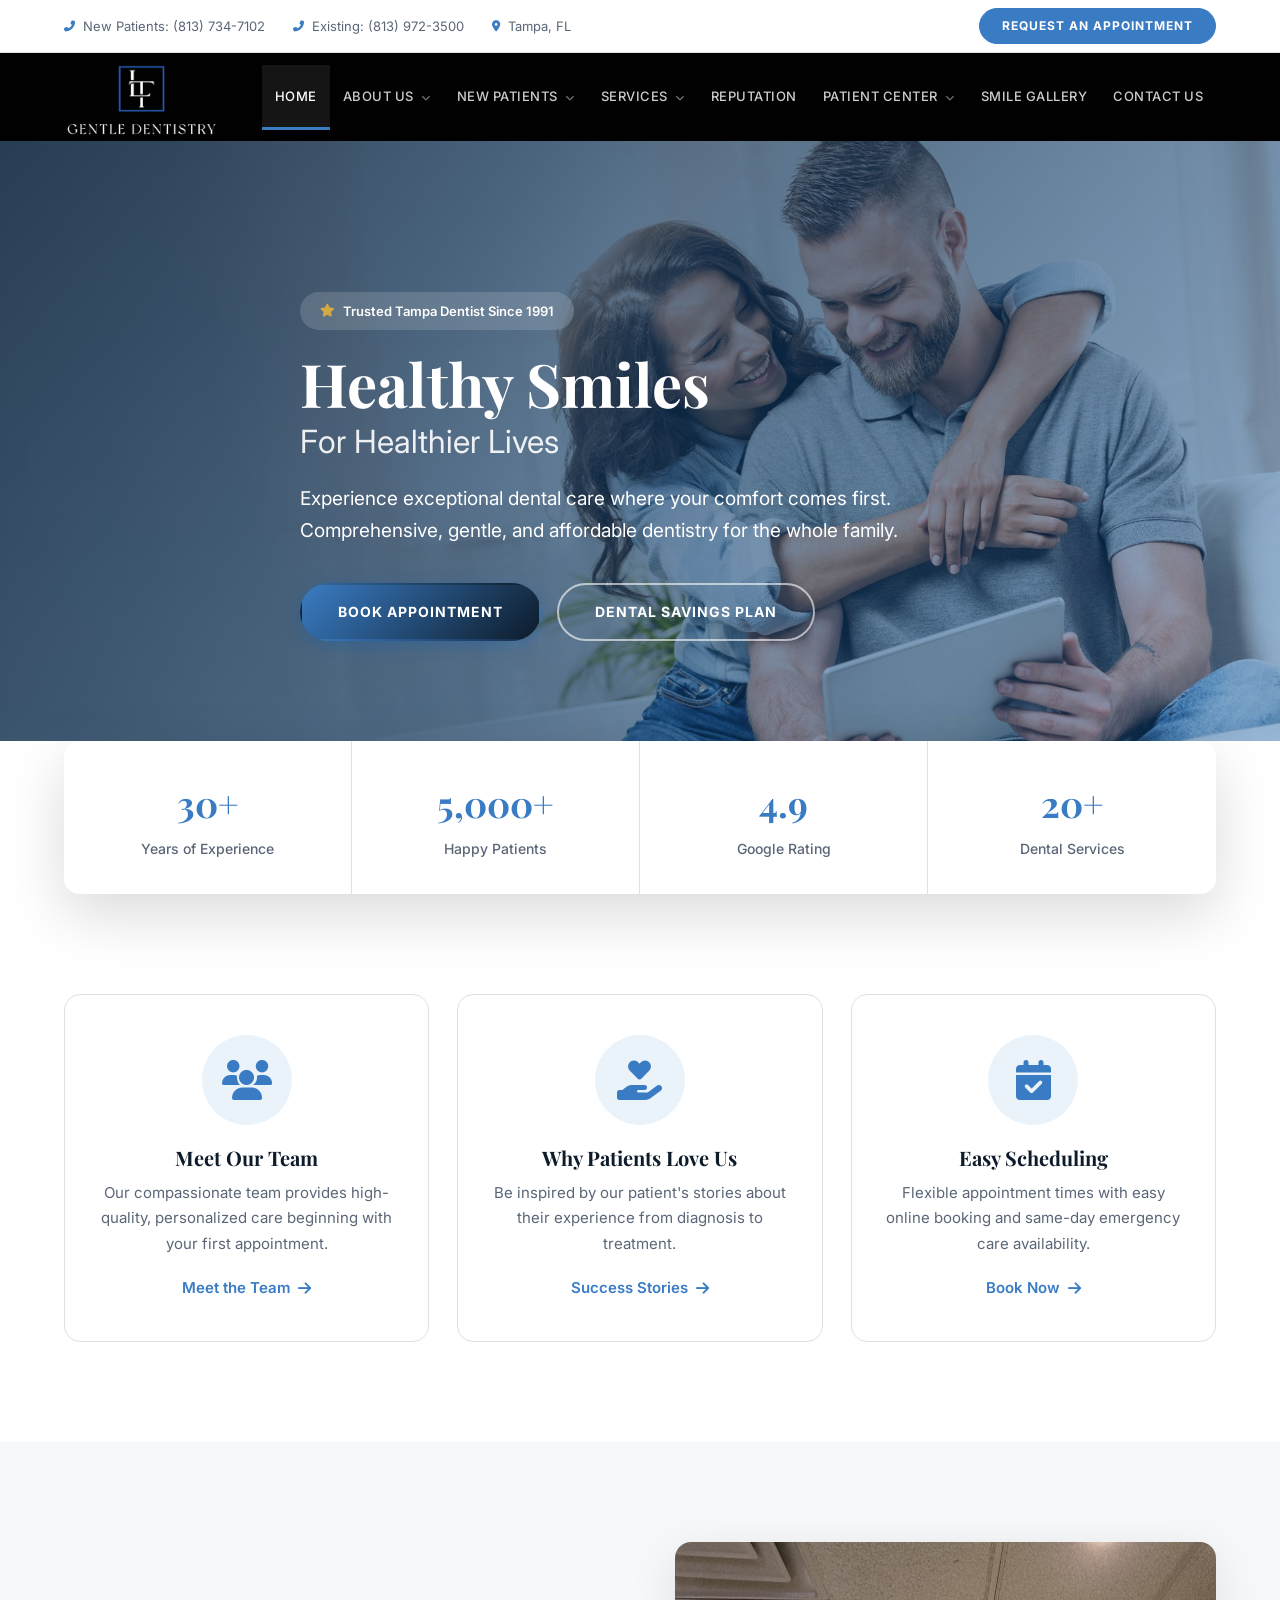
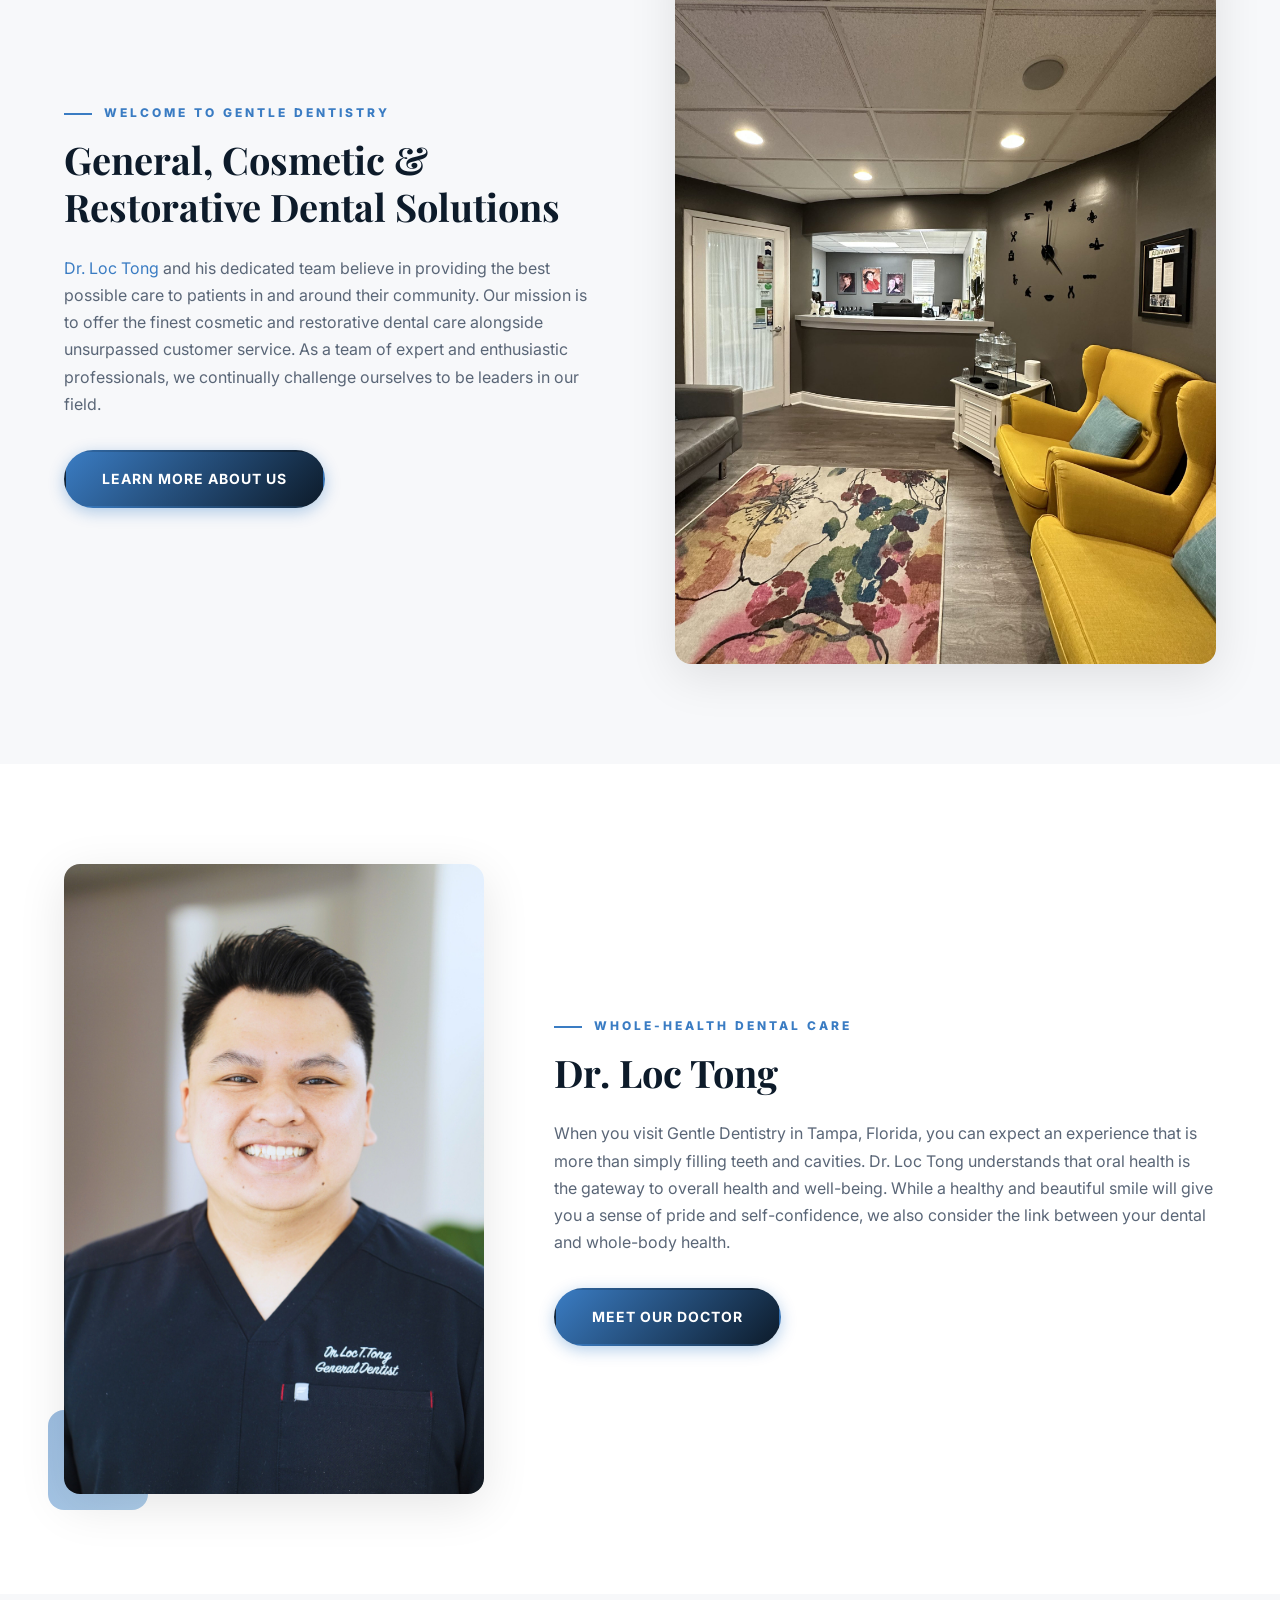
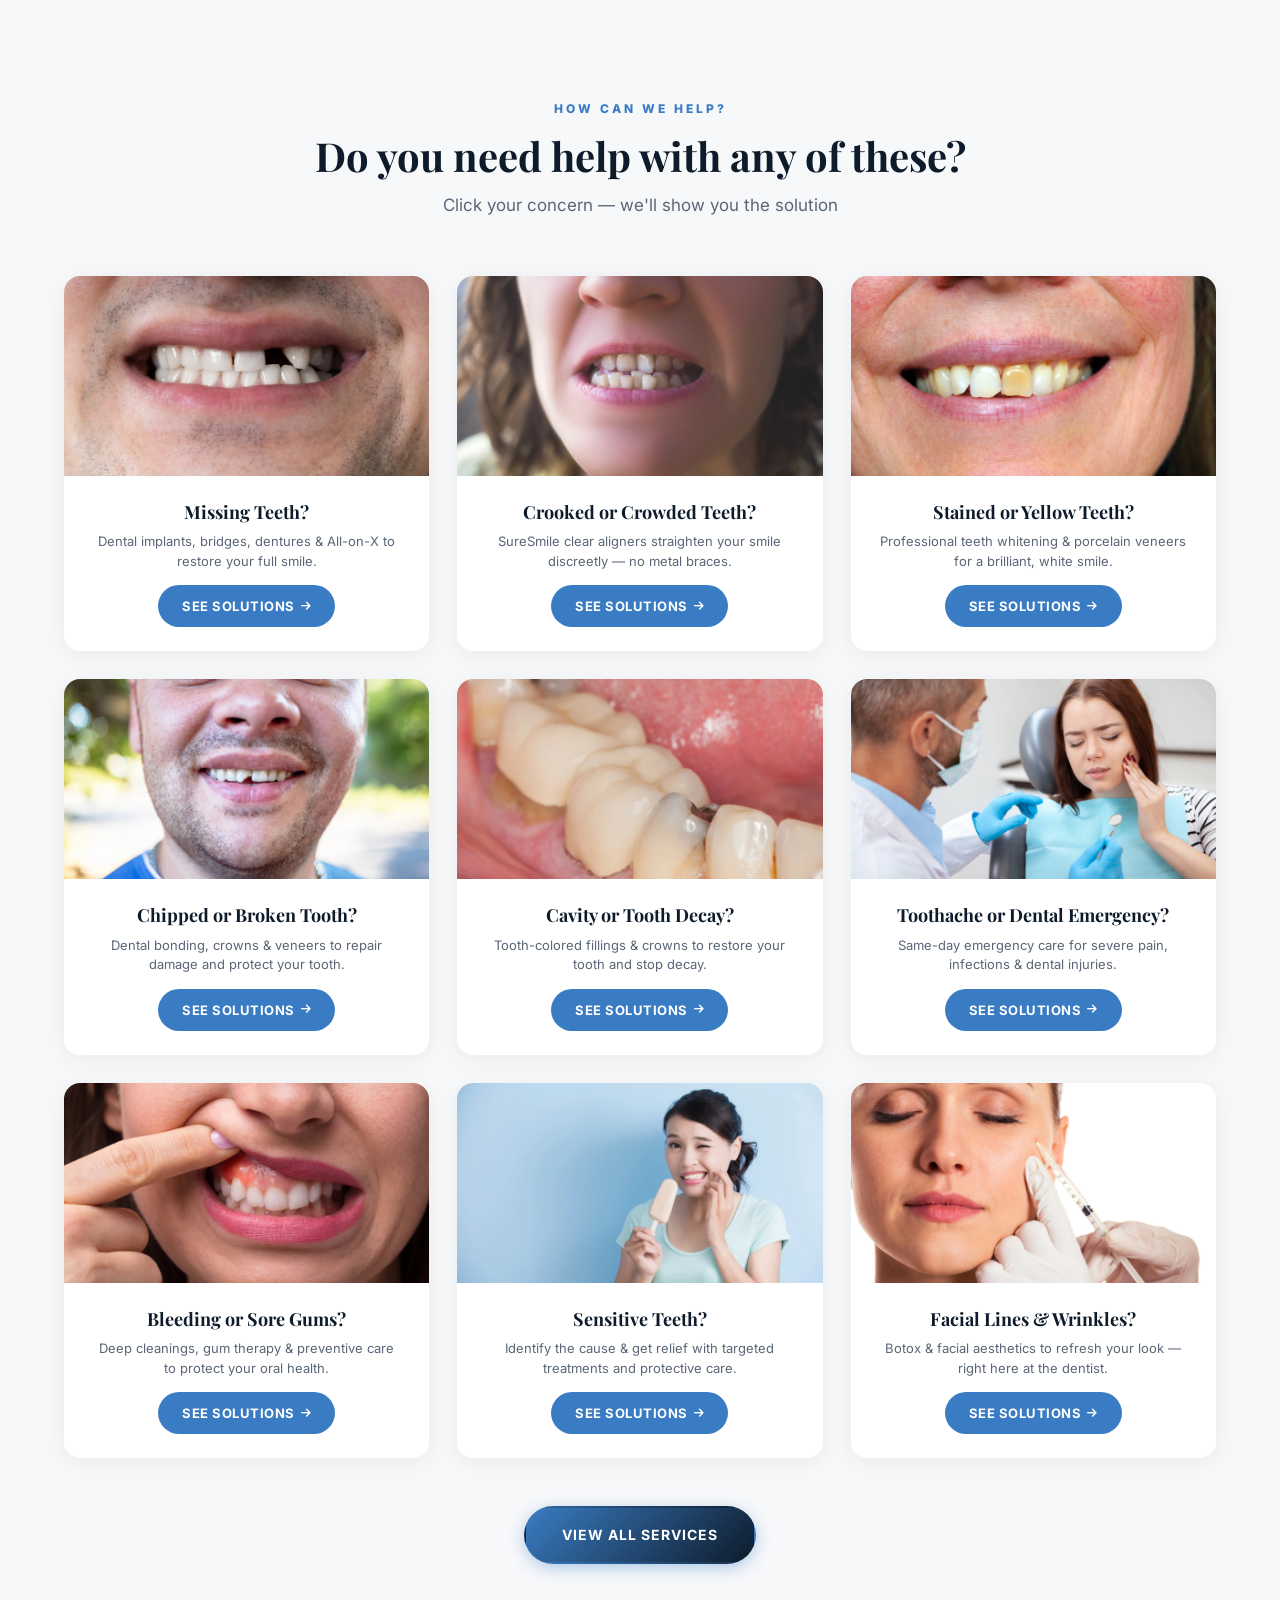
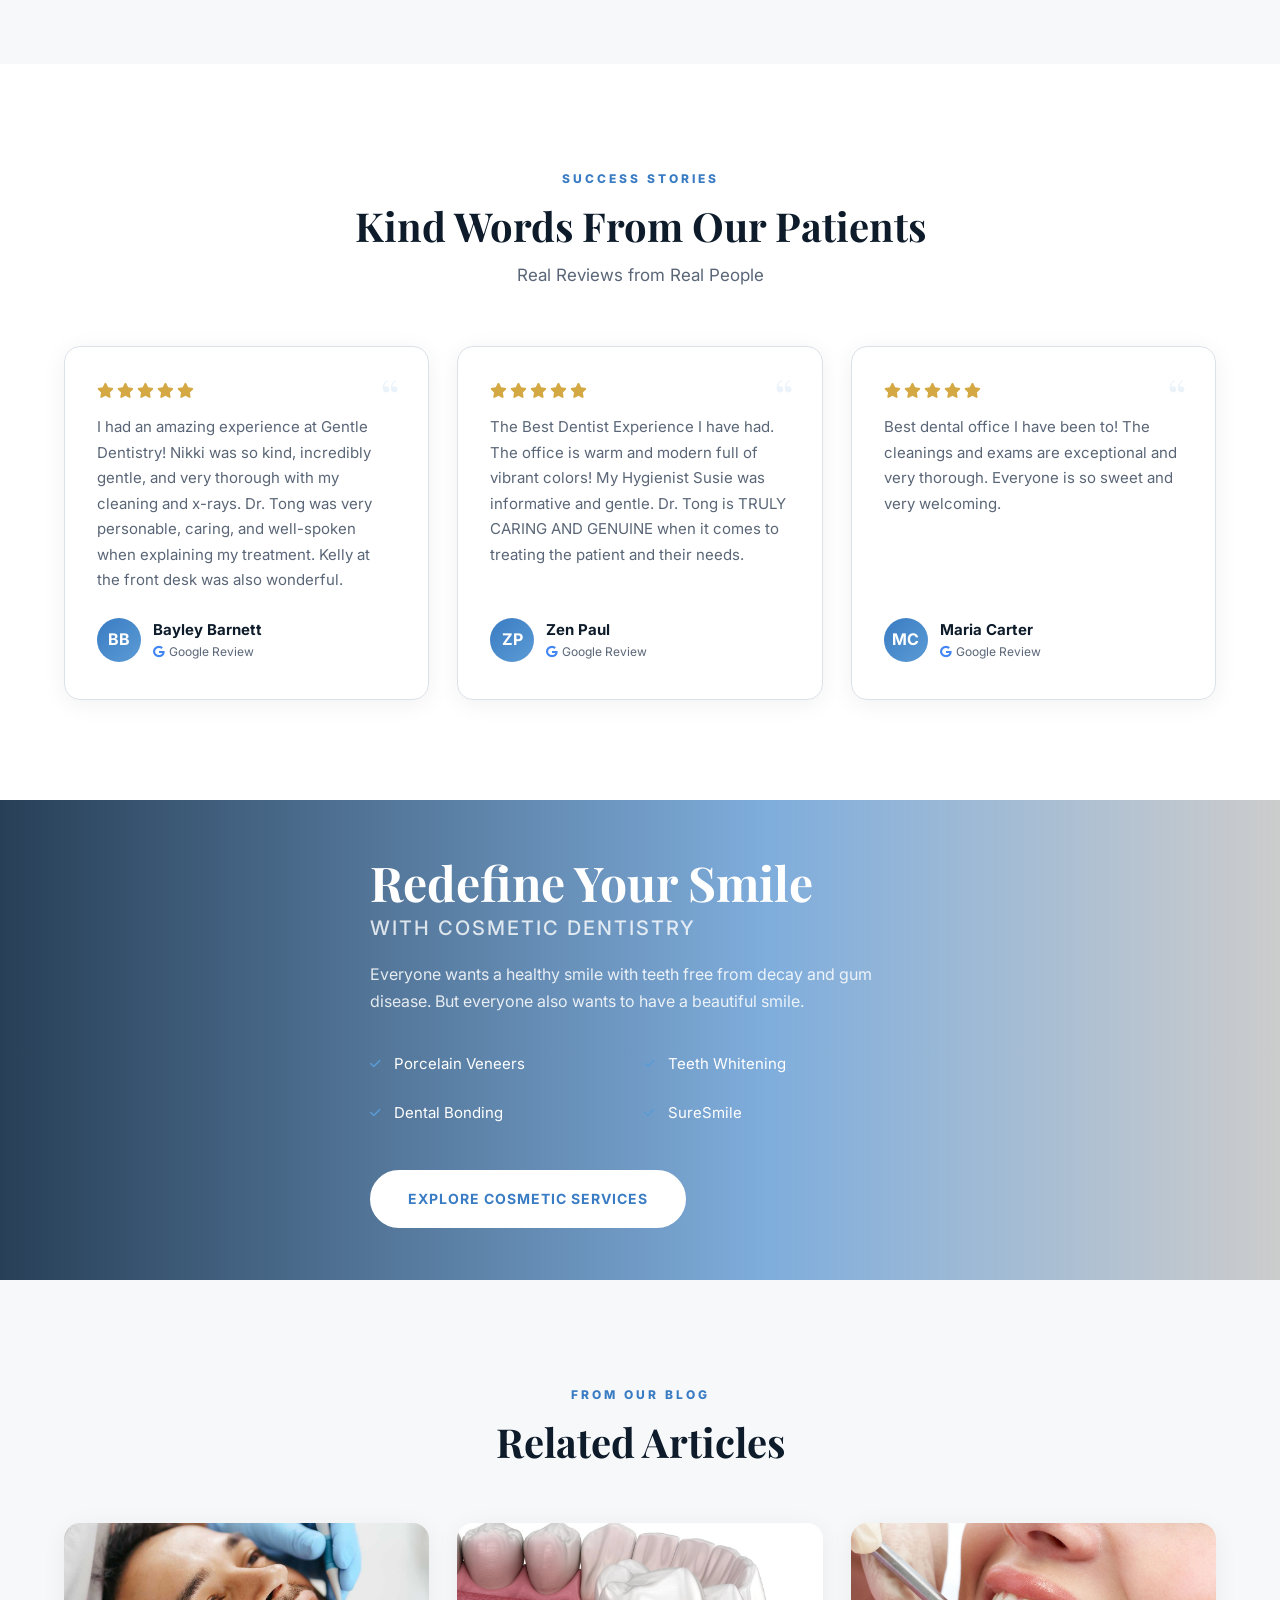
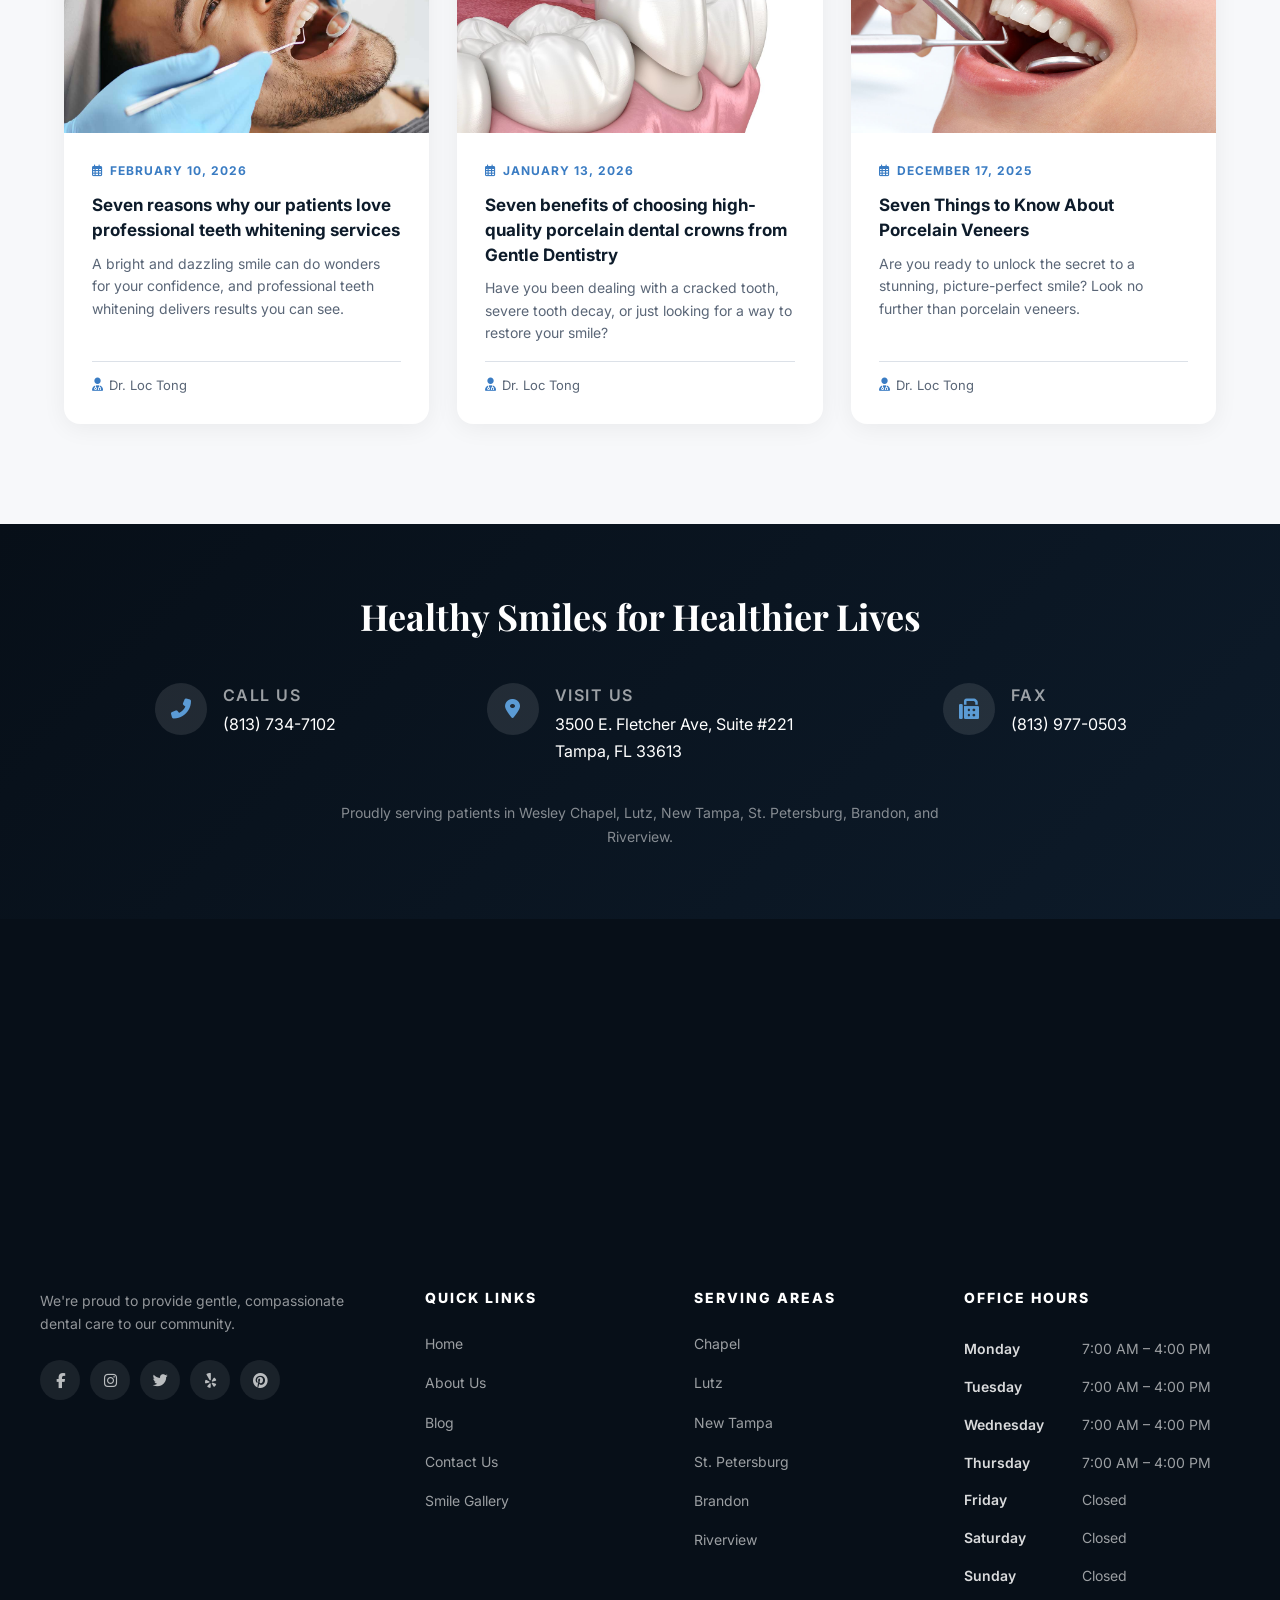
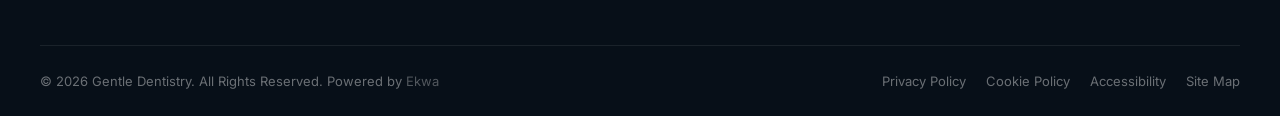
==== commit fc115bbb: "updated with images" ====
--- a/index.html
+++ b/index.html
@@ -490,88 +490,76 @@
         .doctor-content h2 { font-size: 38px; margin-bottom: 24px; }
         .doctor-content p { color: var(--text-light); margin-bottom: 32px; }
 
-        /* --- Services / Treatments --- */
+        /* --- Services / Problems Section --- */
         .services-section { padding: 100px 0; background: var(--off-white); }
-        .treatments-grid {
+        .problems-grid {
             display: grid;
             grid-template-columns: repeat(3, 1fr);
-            gap: 24px;
-        }
-        .treatment-card {
-            display: flex;
-            flex-direction: column;
+            gap: 28px;
+        }
+        .problem-card {
+            display: block;
+            text-decoration: none;
+            border-radius: var(--radius);
+            overflow: hidden;
             background: var(--white);
-            border-radius: var(--radius);
-            padding: 32px 28px;
-            text-decoration: none;
-            border: 1px solid var(--border);
+            box-shadow: var(--shadow);
             transition: all var(--transition);
             position: relative;
+        }
+        .problem-card:hover {
+            transform: translateY(-8px);
+            box-shadow: var(--shadow-xl);
+        }
+        .problem-img {
+            height: 200px;
             overflow: hidden;
-        }
-        .treatment-card::after {
-            content: '';
-            position: absolute;
-            bottom: 0;
-            left: 0;
-            right: 0;
-            height: 3px;
-            background: linear-gradient(90deg, var(--blue), var(--accent));
-            transform: scaleX(0);
-            transition: transform var(--transition);
-        }
-        .treatment-card:hover {
-            transform: translateY(-6px);
-            box-shadow: var(--shadow-lg);
-            border-color: transparent;
-        }
-        .treatment-card:hover::after { transform: scaleX(1); }
-        .treatment-icon {
-            width: 56px;
-            height: 56px;
-            border-radius: 14px;
-            background: var(--blue-light);
-            display: flex;
-            align-items: center;
-            justify-content: center;
-            margin-bottom: 18px;
-            transition: all var(--transition);
-        }
-        .treatment-icon svg {
-            color: var(--blue);
-            transition: color var(--transition);
-        }
-        .treatment-card:hover .treatment-icon {
-            background: var(--blue);
-        }
-        .treatment-card:hover .treatment-icon svg {
-            color: var(--white);
-        }
-        .treatment-card h3 {
+            position: relative;
+        }
+        .problem-img img {
+            width: 100%;
+            height: 100%;
+            object-fit: cover;
+            transition: transform 0.5s ease;
+        }
+        .problem-card:hover .problem-img img { transform: scale(1.08); }
+        .problem-content {
+            padding: 24px 28px;
+            text-align: center;
+        }
+        .problem-question {
+            font-family: 'Playfair Display', serif;
             font-size: 18px;
-            font-family: 'Inter', sans-serif;
             font-weight: 700;
             color: var(--navy);
             margin-bottom: 8px;
-        }
-        .treatment-card p {
-            font-size: 14px;
+            line-height: 1.35;
+        }
+        .problem-answer {
+            font-size: 13px;
             color: var(--text-light);
-            line-height: 1.6;
-            margin-bottom: 16px;
-            flex: 1;
-        }
-        .treatment-link {
-            font-size: 14px;
-            font-weight: 600;
-            color: var(--blue);
+            line-height: 1.5;
+            margin-bottom: 14px;
+        }
+        .problem-cta {
             display: inline-flex;
             align-items: center;
             gap: 6px;
-            transition: gap var(--transition);
-        }
-        .treatment-link i { font-size: 11px; }
-        .treatment-card:hover .treatment-link { gap: 12px; }
+            font-size: 13px;
+            font-weight: 700;
+            color: var(--white);
+            background: var(--blue);
+            padding: 10px 24px;
+            border-radius: 50px;
+            transition: all var(--transition);
+            text-transform: uppercase;
+            letter-spacing: 0.5px;
+        }
+        .problem-card:hover .problem-cta {
+            background: var(--navy);
+            gap: 10px;
+        }
+        .problem-cta i { font-size: 11px; }
 
         /* --- Success Stories --- */
         .success-stories { padding: 100px 0; }
@@ -874,7 +862,7 @@
             .stats-grid { grid-template-columns: repeat(2, 1fr); }
             .stat-item:nth-child(2) { border-right: none; }
             .features-grid { grid-template-columns: repeat(2, 1fr); }
-            .treatments-grid { grid-template-columns: repeat(2, 1fr); }
+            .problems-grid { grid-template-columns: repeat(2, 1fr); }
             .hero-content h1 { font-size: 46px; }
             .about-grid { gap: 40px; }
             .doctor-grid { grid-template-columns: 1fr 1fr; }
@@ -897,7 +885,7 @@
             .about-content h2, .doctor-content h2 { font-size: 30px; }
             .doctor-grid { grid-template-columns: 1fr; text-align: center; }
             .doctor-image img { max-width: 340px; margin: 0 auto; }
-            .treatments-grid { grid-template-columns: 1fr; max-width: 480px; margin: 0 auto; }
+            .problems-grid { grid-template-columns: 1fr; max-width: 480px; margin: 0 auto; }
             .testimonials-grid { grid-template-columns: 1fr; }
             .articles-grid { grid-template-columns: 1fr; max-width: 480px; margin: 0 auto; }
             .cta-content h2 { font-size: 36px; }
@@ -1161,90 +1149,108 @@
         </div>
     </section>
 
-    <!-- Services Section -->
+    <!-- Services Section - Problem-Based -->
     <section class="services-section">
         <div class="container">
             <div class="section-header">
-                <span class="section-label">What We Offer</span>
-                <h2>Popular Treatments</h2>
-                <p class="section-subtitle">Find the care you need &mdash; all under one roof</p>
-            </div>
-            <div class="treatments-grid">
-                <a href="#" class="treatment-card">
-                    <div class="treatment-icon">
-                        <svg width="28" height="28" viewBox="0 0 24 24" fill="none" stroke="currentColor" stroke-width="1.5" stroke-linecap="round" stroke-linejoin="round"><path d="M12 2C10 2 8.5 3.5 8.5 5.5c0 1.5.8 2.8 2 3.5v2h3v-2c1.2-.7 2-2 2-3.5C15.5 3.5 14 2 12 2z"/><rect x="10" y="10.5" width="4" height="2" rx=".5"/><path d="M10.5 12.5L10 22h4l-.5-9.5"/><line x1="10" y1="15" x2="14" y2="15"/><line x1="10.2" y1="18" x2="13.8" y2="18"/></svg>
-                    </div>
-                    <h3>Dental Implants</h3>
-                    <p>Permanent tooth replacement that looks and feels natural.</p>
-                    <span class="treatment-link">Learn More <i class="fas fa-arrow-right"></i></span>
+                <span class="section-label">How Can We Help?</span>
+                <h2>Do you need help with any of these?</h2>
+                <p class="section-subtitle">Click your concern &mdash; we'll show you the solution</p>
+            </div>
+            <div class="problems-grid">
+                <a href="#" class="problem-card">
+                    <div class="problem-img">
+                        <img src="assets/images/missing-teeth.jpg" alt="Close-up of a smile with a missing tooth — dental implants, bridges and dentures can help" loading="lazy">
+                    </div>
+                    <div class="problem-content">
+                        <h3 class="problem-question">Missing Teeth?</h3>
+                        <p class="problem-answer">Dental implants, bridges, dentures &amp; All-on-X to restore your full smile.</p>
+                        <span class="problem-cta">See Solutions <i class="fas fa-arrow-right"></i></span>
+                    </div>
                 </a>
-                <a href="#" class="treatment-card">
-                    <div class="treatment-icon">
-                        <svg width="28" height="28" viewBox="0 0 24 24" fill="none" stroke="currentColor" stroke-width="1.5" stroke-linecap="round" stroke-linejoin="round"><path d="M9.5 3C7 3 5.5 5 5.5 7.5c0 2 1 3.5 2.5 4.5-.5 2-1.5 5-1.5 7 0 1.5 1 2.5 2.5 2.5s2.2-1.2 2.5-3c.3 1.8 1 3 2.5 3s2.5-1 2.5-2.5c0-2-1-5-1.5-7 1.5-1 2.5-2.5 2.5-4.5C17.5 5 16 3 13.5 3c-1 0-1.7.3-2 .8-.3-.5-1-.8-2-.8z"/><path d="M8 8.5l3.5 1 3.5-1" opacity=".5"/><path d="M12 14l-1.5-2m1.5 2l1.5-2" opacity=".4" stroke-width="1"/></svg>
-                    </div>
-                    <h3>Teeth Whitening</h3>
-                    <p>Professional whitening for a brighter, more confident smile.</p>
-                    <span class="treatment-link">Learn More <i class="fas fa-arrow-right"></i></span>
+                <a href="#" class="problem-card">
+                    <div class="problem-img">
+                        <img src="assets/images/crooked-or-crowded-teeth.jpg" alt="Crooked and crowded teeth before SureSmile clear aligner treatment" loading="lazy">
+                    </div>
+                    <div class="problem-content">
+                        <h3 class="problem-question">Crooked or Crowded Teeth?</h3>
+                        <p class="problem-answer">SureSmile clear aligners straighten your smile discreetly &mdash; no metal braces.</p>
+                        <span class="problem-cta">See Solutions <i class="fas fa-arrow-right"></i></span>
+                    </div>
                 </a>
-                <a href="#" class="treatment-card">
-                    <div class="treatment-icon">
-                        <svg width="28" height="28" viewBox="0 0 24 24" fill="none" stroke="currentColor" stroke-width="1.5" stroke-linecap="round" stroke-linejoin="round"><path d="M9 3C7 3 5.5 5 5.5 7.5c0 2 1 3.5 2.5 4.5-.5 2-1.5 5-1.5 7 0 1.5 1 2.5 2.5 2.5s2.2-1.2 2.5-3c.3 1.8 1 3 2.5 3s2.5-1 2.5-2.5c0-2-1-5-1.5-7 1.5-1 2.5-2.5 2.5-4.5C17.5 5 16 3 14 3c-1 0-1.5.3-2 .8-.5-.5-1.5-.8-3-.8z"/><path d="M5 7h2M17 7h2" stroke-width="1" opacity=".4"/><path d="M3 5l1.5 2M21 5l-1.5 2" stroke-width="1" opacity=".3"/></svg>
-                    </div>
-                    <h3>Porcelain Veneers</h3>
-                    <p>Custom shells to fix chips, gaps, and discoloration.</p>
-                    <span class="treatment-link">Learn More <i class="fas fa-arrow-right"></i></span>
+                <a href="#" class="problem-card">
+                    <div class="problem-img">
+                        <img src="assets/images/stained-or-yellow-teeth.jpg" alt="Stained and yellow teeth that can be treated with professional whitening or veneers" loading="lazy">
+                    </div>
+                    <div class="problem-content">
+                        <h3 class="problem-question">Stained or Yellow Teeth?</h3>
+                        <p class="problem-answer">Professional teeth whitening &amp; porcelain veneers for a brilliant, white smile.</p>
+                        <span class="problem-cta">See Solutions <i class="fas fa-arrow-right"></i></span>
+                    </div>
                 </a>
-                <a href="#" class="treatment-card">
-                    <div class="treatment-icon">
-                        <svg width="28" height="28" viewBox="0 0 24 24" fill="none" stroke="currentColor" stroke-width="1.5" stroke-linecap="round" stroke-linejoin="round"><path d="M9.5 4C7.5 4 6 5.8 6 8c0 1.8 1 3.2 2.5 4-.5 1.8-1.5 4.5-1.5 6.5 0 1.2.8 2 2 2s1.8-1 2-2.5c.2 1.5.8 2.5 2 2.5s2-.8 2-2c0-2-1-4.7-1.5-6.5C15 10.2 16 8.8 16 7c0-2.2-1.5-3-3.5-3-.8 0-1.3.2-1.5.5-.2-.3-.7-.5-1.5-.5z"/><path d="M6 2l2 2.5M16 2l-2 2.5" stroke-width="1.5"/><path d="M4 3l1 1M18 3l-1 1" stroke-width="1" opacity=".5"/><path d="M5.5 1.5v1.5M16.5 1.5v1.5" stroke-width="1" opacity=".4"/></svg>
-                    </div>
-                    <h3>Crowns &amp; Bridges</h3>
-                    <p>Restore damaged teeth with durable, natural-looking crowns.</p>
-                    <span class="treatment-link">Learn More <i class="fas fa-arrow-right"></i></span>
+                <a href="#" class="problem-card">
+                    <div class="problem-img">
+                        <img src="assets/images/chipped-or-broken-tooth.jpg" alt="Chipped and broken front tooth that can be repaired with bonding or a crown" loading="lazy">
+                    </div>
+                    <div class="problem-content">
+                        <h3 class="problem-question">Chipped or Broken Tooth?</h3>
+                        <p class="problem-answer">Dental bonding, crowns &amp; veneers to repair damage and protect your tooth.</p>
+                        <span class="problem-cta">See Solutions <i class="fas fa-arrow-right"></i></span>
+                    </div>
                 </a>
-                <a href="#" class="treatment-card">
-                    <div class="treatment-icon">
-                        <svg width="28" height="28" viewBox="0 0 24 24" fill="none" stroke="currentColor" stroke-width="1.5" stroke-linecap="round" stroke-linejoin="round"><path d="M4.5 10c0-3.5 3-6.5 7.5-6.5s7.5 3 7.5 6.5"/><path d="M4.5 10c0 2 .8 3.5 2 4.5v4c0 1 .5 2 2 2h7c1.5 0 2-1 2-2v-4c1.2-1 2-2.5 2-4.5"/><line x1="7" y1="10.5" x2="7" y2="13"/><line x1="10" y1="10" x2="10" y2="13.5"/><line x1="14" y1="10" x2="14" y2="13.5"/><line x1="17" y1="10.5" x2="17" y2="13"/></svg>
-                    </div>
-                    <h3>Dentures &amp; Overdentures</h3>
-                    <p>Full and partial options to restore your complete smile.</p>
-                    <span class="treatment-link">Learn More <i class="fas fa-arrow-right"></i></span>
+                <a href="#" class="problem-card">
+                    <div class="problem-img">
+                        <img src="assets/images/cavity-or-tooth-decay.jpg" alt="Visible cavity and tooth decay requiring a filling or dental crown" loading="lazy">
+                    </div>
+                    <div class="problem-content">
+                        <h3 class="problem-question">Cavity or Tooth Decay?</h3>
+                        <p class="problem-answer">Tooth-colored fillings &amp; crowns to restore your tooth and stop decay.</p>
+                        <span class="problem-cta">See Solutions <i class="fas fa-arrow-right"></i></span>
+                    </div>
                 </a>
-                <a href="#" class="treatment-card">
-                    <div class="treatment-icon">
-                        <svg width="28" height="28" viewBox="0 0 24 24" fill="none" stroke="currentColor" stroke-width="1.5" stroke-linecap="round" stroke-linejoin="round"><path d="M3 12c0-4 2-7 5-8.5M21 12c0-4-2-7-5-8.5"/><path d="M8 3.5C9 3 10.5 2.5 12 2.5S15 3 16 3.5"/><path d="M4 16c1 3 4 5.5 8 5.5s7-2.5 8-5.5"/><path d="M7 12h10" stroke-dasharray="2 2" opacity=".4"/><path d="M9 9l3 6 3-6" stroke-width="1.5"/></svg>
-                    </div>
-                    <h3>SureSmile Aligners</h3>
-                    <p>Straighten your teeth discreetly with clear aligners.</p>
-                    <span class="treatment-link">Learn More <i class="fas fa-arrow-right"></i></span>
+                <a href="#" class="problem-card">
+                    <div class="problem-img">
+                        <img src="assets/images/tooth-ache-or-dental-emergency.jpg" alt="Woman holding her jaw in pain from a toothache needing emergency dental care" loading="lazy">
+                    </div>
+                    <div class="problem-content">
+                        <h3 class="problem-question">Toothache or Dental Emergency?</h3>
+                        <p class="problem-answer">Same-day emergency care for severe pain, infections &amp; dental injuries.</p>
+                        <span class="problem-cta">See Solutions <i class="fas fa-arrow-right"></i></span>
+                    </div>
                 </a>
-                <a href="#" class="treatment-card">
-                    <div class="treatment-icon">
-                        <svg width="28" height="28" viewBox="0 0 24 24" fill="none" stroke="currentColor" stroke-width="1.5" stroke-linecap="round" stroke-linejoin="round"><path d="M13 3C11 3 9.5 4.5 9.5 6.5c0 1.5.7 2.7 1.8 3.4-.4 1.5-1.3 4-1.3 5.6 0 1.2.8 2 2 2s1.8-1 2-2.5c.2 1.5.8 2.5 2 2.5s2-.8 2-2c0-1.6-.9-4.1-1.3-5.6 1.1-.7 1.8-1.9 1.8-3.4C18.5 4.5 17 3 15 3c-.7 0-1.2.2-1.5.5-.3-.3-.8-.5-1.5-.5z"/><circle cx="6" cy="12" r="3"/><line x1="6" y1="9" x2="6" y2="5"/><path d="M4.5 6.5L6 5l1.5 1.5"/><line x1="6" y1="15" x2="6" y2="19"/></svg>
-                    </div>
-                    <h3>Emergency Dentistry</h3>
-                    <p>Same-day care for toothaches, broken teeth, and injuries.</p>
-                    <span class="treatment-link">Learn More <i class="fas fa-arrow-right"></i></span>
+                <a href="#" class="problem-card">
+                    <div class="problem-img">
+                        <img src="assets/images/bleeding-or-sore-sums.jpg" alt="Inflamed and bleeding gums that may need deep cleaning or gum therapy" loading="lazy">
+                    </div>
+                    <div class="problem-content">
+                        <h3 class="problem-question">Bleeding or Sore Gums?</h3>
+                        <p class="problem-answer">Deep cleanings, gum therapy &amp; preventive care to protect your oral health.</p>
+                        <span class="problem-cta">See Solutions <i class="fas fa-arrow-right"></i></span>
+                    </div>
                 </a>
-                <a href="#" class="treatment-card">
-                    <div class="treatment-icon">
-                        <svg width="28" height="28" viewBox="0 0 24 24" fill="none" stroke="currentColor" stroke-width="1.5" stroke-linecap="round" stroke-linejoin="round"><path d="M7 4C5.5 4 4.5 5.5 4.5 7c0 1.2.6 2.2 1.5 2.8-.3 1.2-.8 3-.8 4.2 0 1 .5 1.5 1.5 1.5s1.3-.7 1.5-1.8c.2 1.1.6 1.8 1.5 1.8s1.5-.5 1.5-1.5c0-1.2-.5-3-.8-4.2.9-.6 1.5-1.6 1.5-2.8 0-1.5-1-3-2.5-3-.5 0-.9.2-1.2.4-.3-.2-.7-.4-1.2-.4z"/><path d="M16 4c-1.5 0-2.5 1.5-2.5 3 0 1.2.6 2.2 1.5 2.8-.3 1.2-.8 3-.8 4.2 0 1 .5 1.5 1.5 1.5s1.3-.7 1.5-1.8c.2 1.1.6 1.8 1.5 1.8s1.5-.5 1.5-1.5c0-1.2-.5-3-.8-4.2.9-.6 1.5-1.6 1.5-2.8 0-1.5-1-3-2.5-3-.5 0-.9.2-1.2.4-.3-.2-.7-.4-1.2-.4z"/><path d="M3 19h18" stroke-width="1"/><path d="M5 19c0-1 1-2 3-2h8c2 0 3 1 3 2"/><path d="M8 21.5h8" stroke-width="1" opacity=".5"/></svg>
-                    </div>
-                    <h3>Full Mouth Reconstruction</h3>
-                    <p>Comprehensive treatment to completely rebuild your smile.</p>
-                    <span class="treatment-link">Learn More <i class="fas fa-arrow-right"></i></span>
+                <a href="#" class="problem-card">
+                    <div class="problem-img">
+                        <img src="assets/images/sensitive-teeth.jpg" alt="Woman wincing from tooth sensitivity while eating cold food" loading="lazy">
+                    </div>
+                    <div class="problem-content">
+                        <h3 class="problem-question">Sensitive Teeth?</h3>
+                        <p class="problem-answer">Identify the cause &amp; get relief with targeted treatments and protective care.</p>
+                        <span class="problem-cta">See Solutions <i class="fas fa-arrow-right"></i></span>
+                    </div>
                 </a>
-                <a href="#" class="treatment-card">
-                    <div class="treatment-icon">
-                        <svg width="28" height="28" viewBox="0 0 24 24" fill="none" stroke="currentColor" stroke-width="1.5" stroke-linecap="round" stroke-linejoin="round"><circle cx="12" cy="10" r="6"/><path d="M9 8.5c0 0 1.5 3 6 3" opacity=".5"/><path d="M12 16v3"/><path d="M9 21h6"/><path d="M8 4.5L6 2.5M16 4.5l2-2M12 3.5V1.5" stroke-width="1" opacity=".4"/><circle cx="10" cy="9" r=".5" fill="currentColor" stroke="none"/><circle cx="14" cy="9" r=".5" fill="currentColor" stroke="none"/></svg>
-                    </div>
-                    <h3>Botox &amp; Facial Aesthetics</h3>
-                    <p>Refresh your appearance with non-surgical facial treatments.</p>
-                    <span class="treatment-link">Learn More <i class="fas fa-arrow-right"></i></span>
+                <a href="#" class="problem-card">
+                    <div class="problem-img">
+                        <img src="assets/images/facial-lines-&-wrinkles.jpg" alt="Woman examining facial lines and wrinkles that can be treated with Botox" loading="lazy">
+                    </div>
+                    <div class="problem-content">
+                        <h3 class="problem-question">Facial Lines &amp; Wrinkles?</h3>
+                        <p class="problem-answer">Botox &amp; facial aesthetics to refresh your look &mdash; right here at the dentist.</p>
+                        <span class="problem-cta">See Solutions <i class="fas fa-arrow-right"></i></span>
+                    </div>
                 </a>
             </div>
-            <div style="text-align:center; margin-top:40px;">
-                <a href="#about-us/" class="btn btn-primary">View All Services</a>
+            <div style="text-align:center; margin-top:48px;">
+                <a href="#" class="btn btn-primary">View All Services</a>
             </div>
         </div>
     </section>
